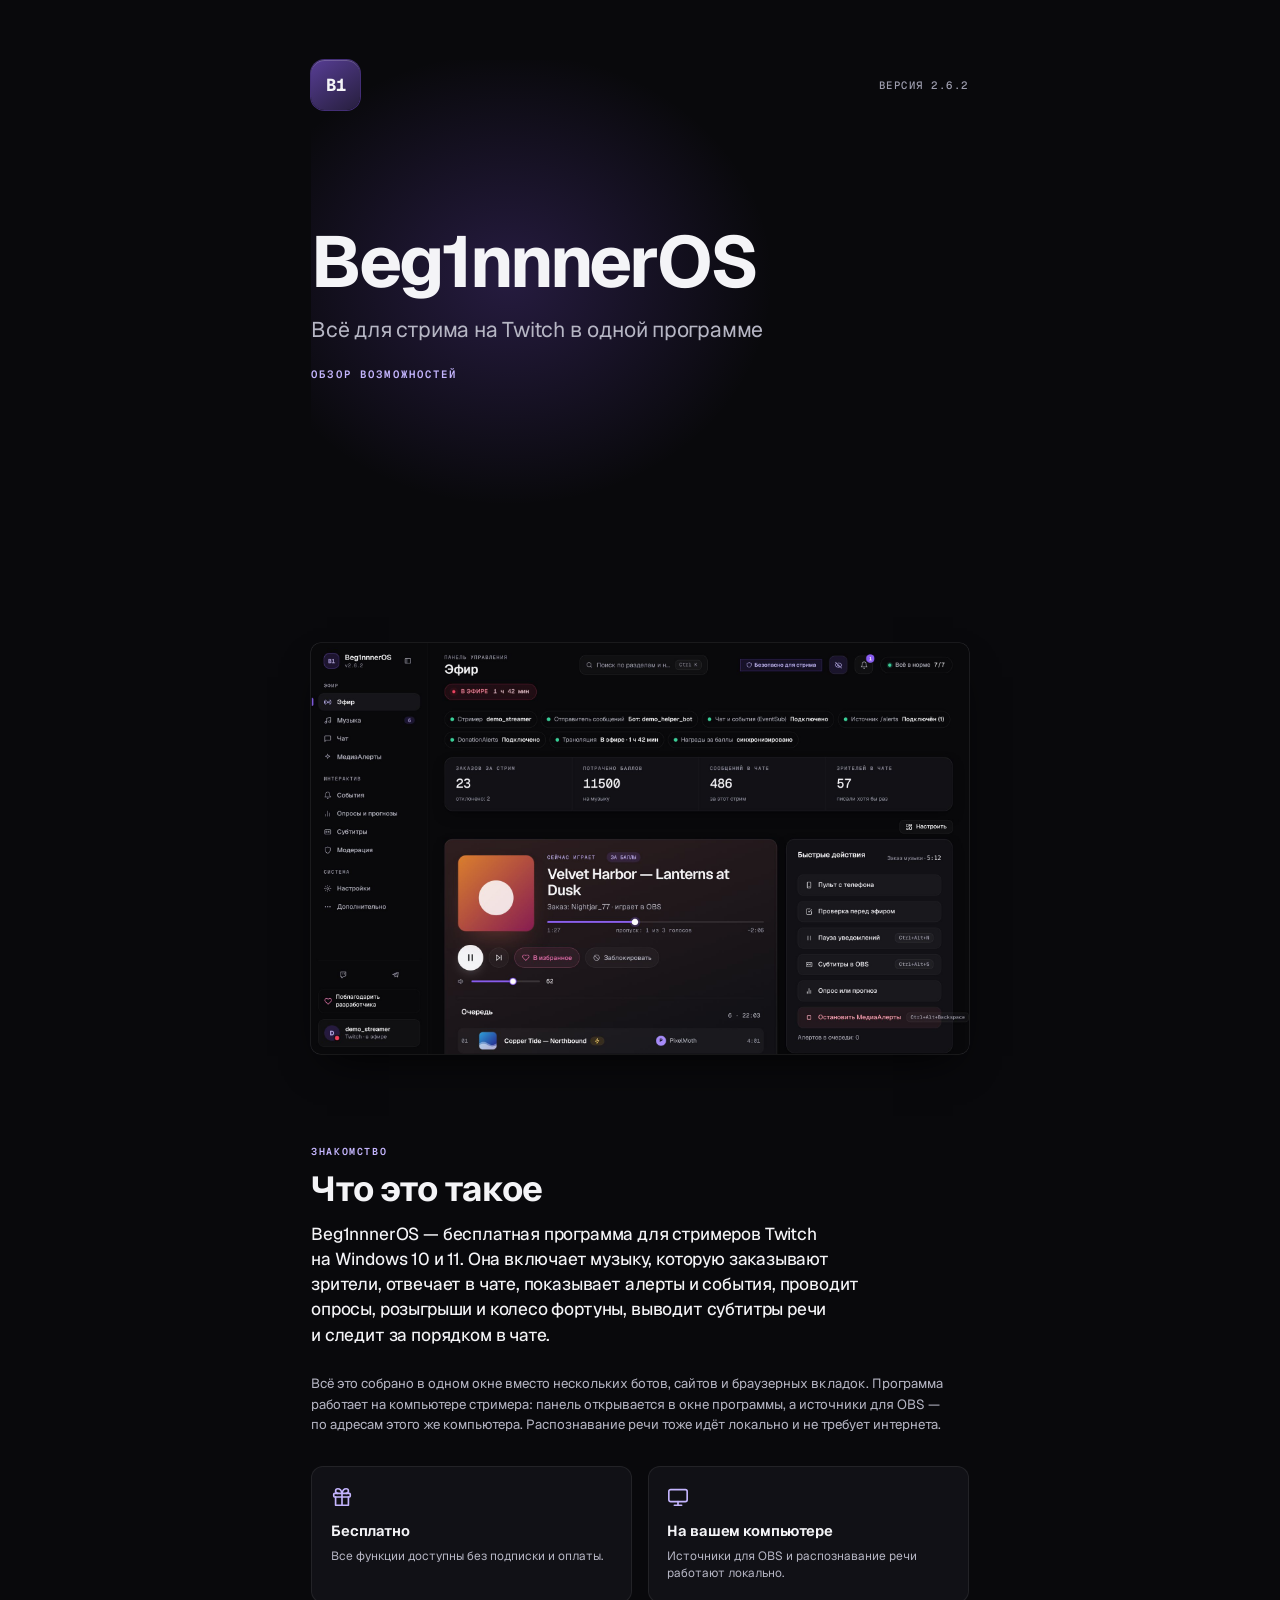
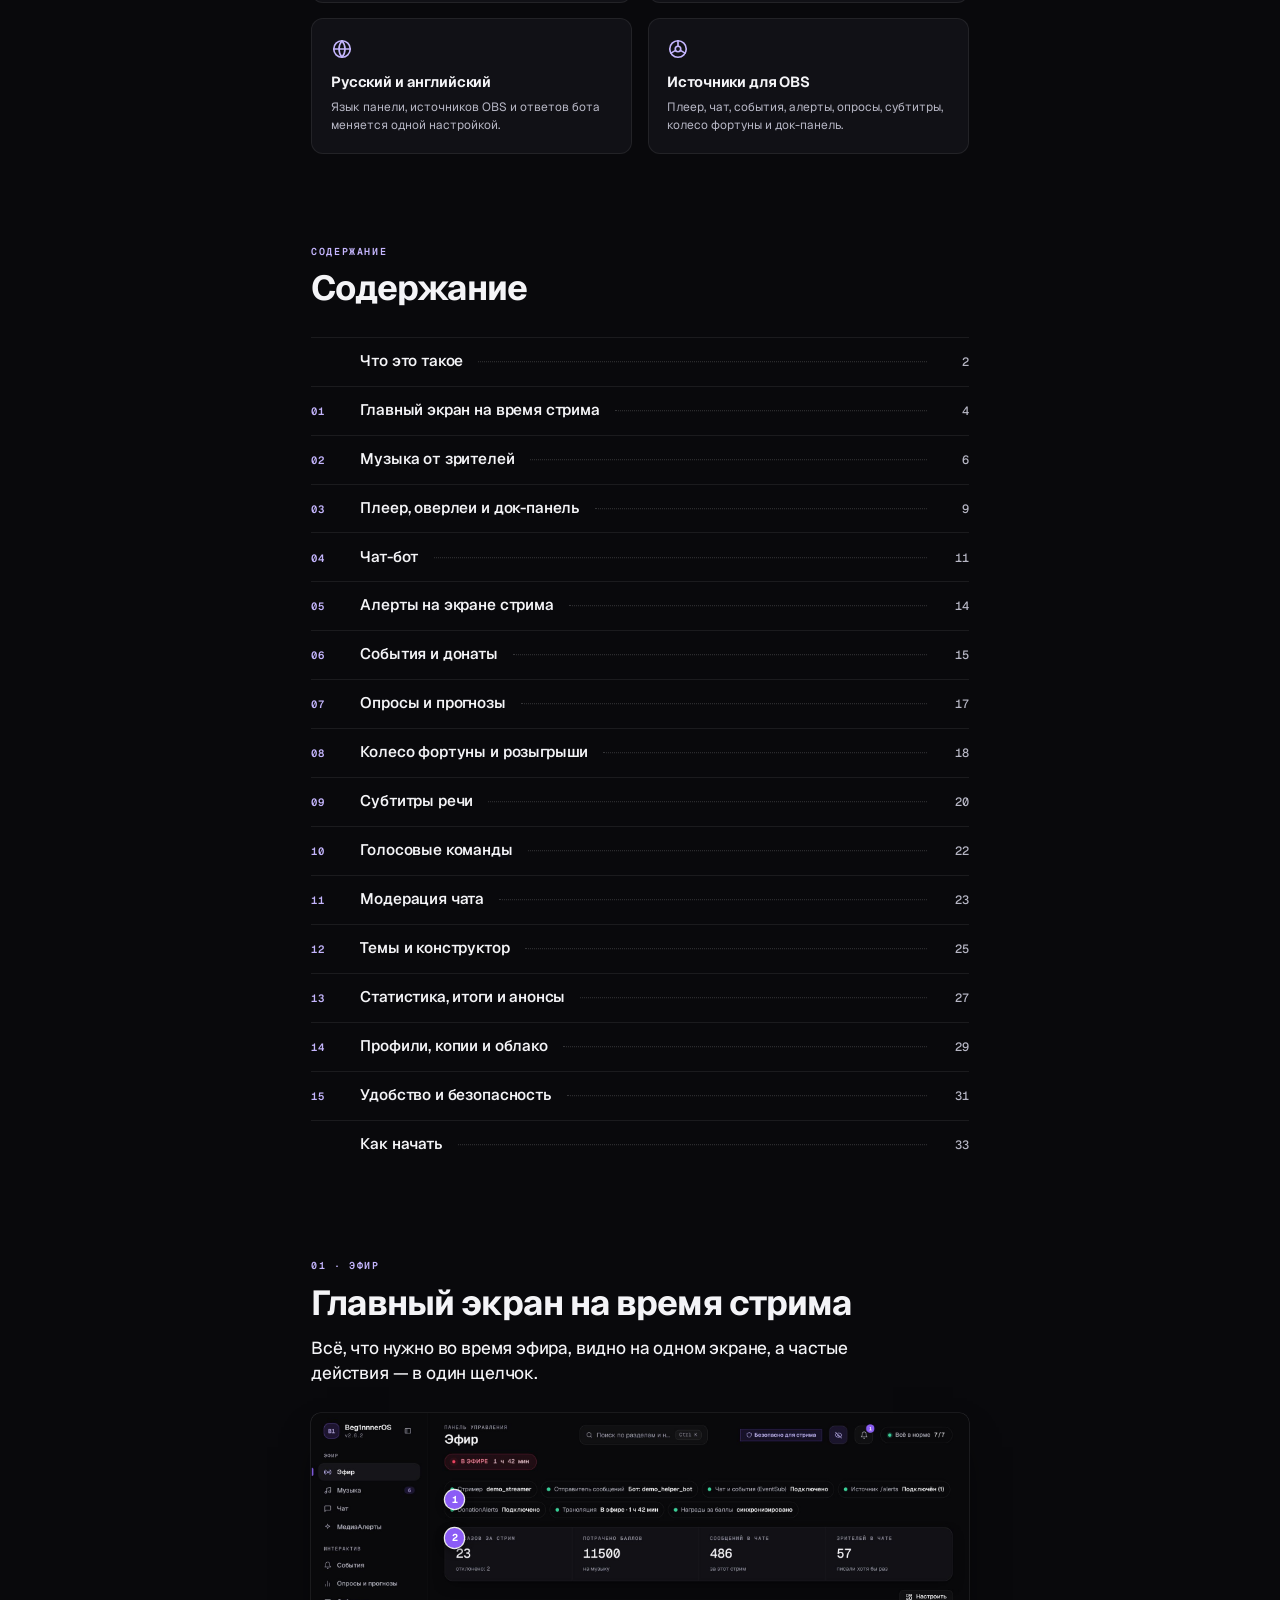
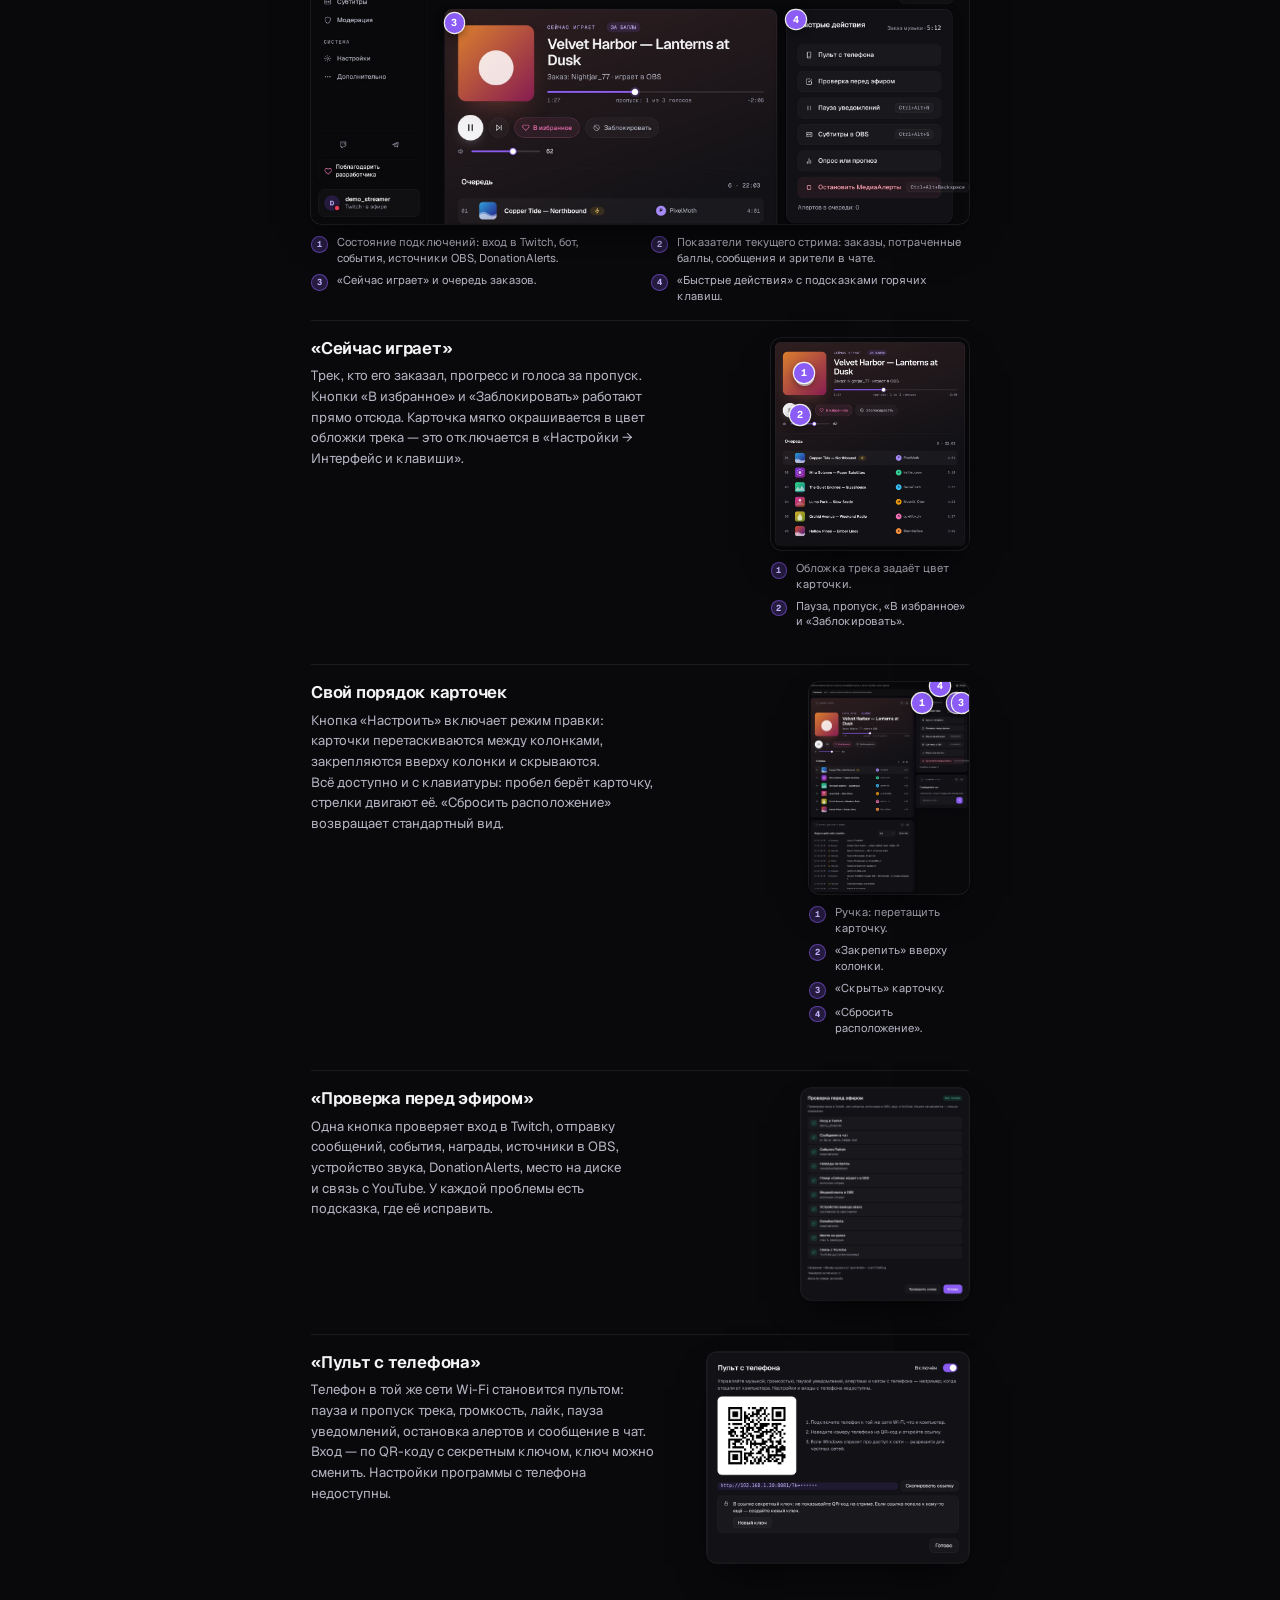
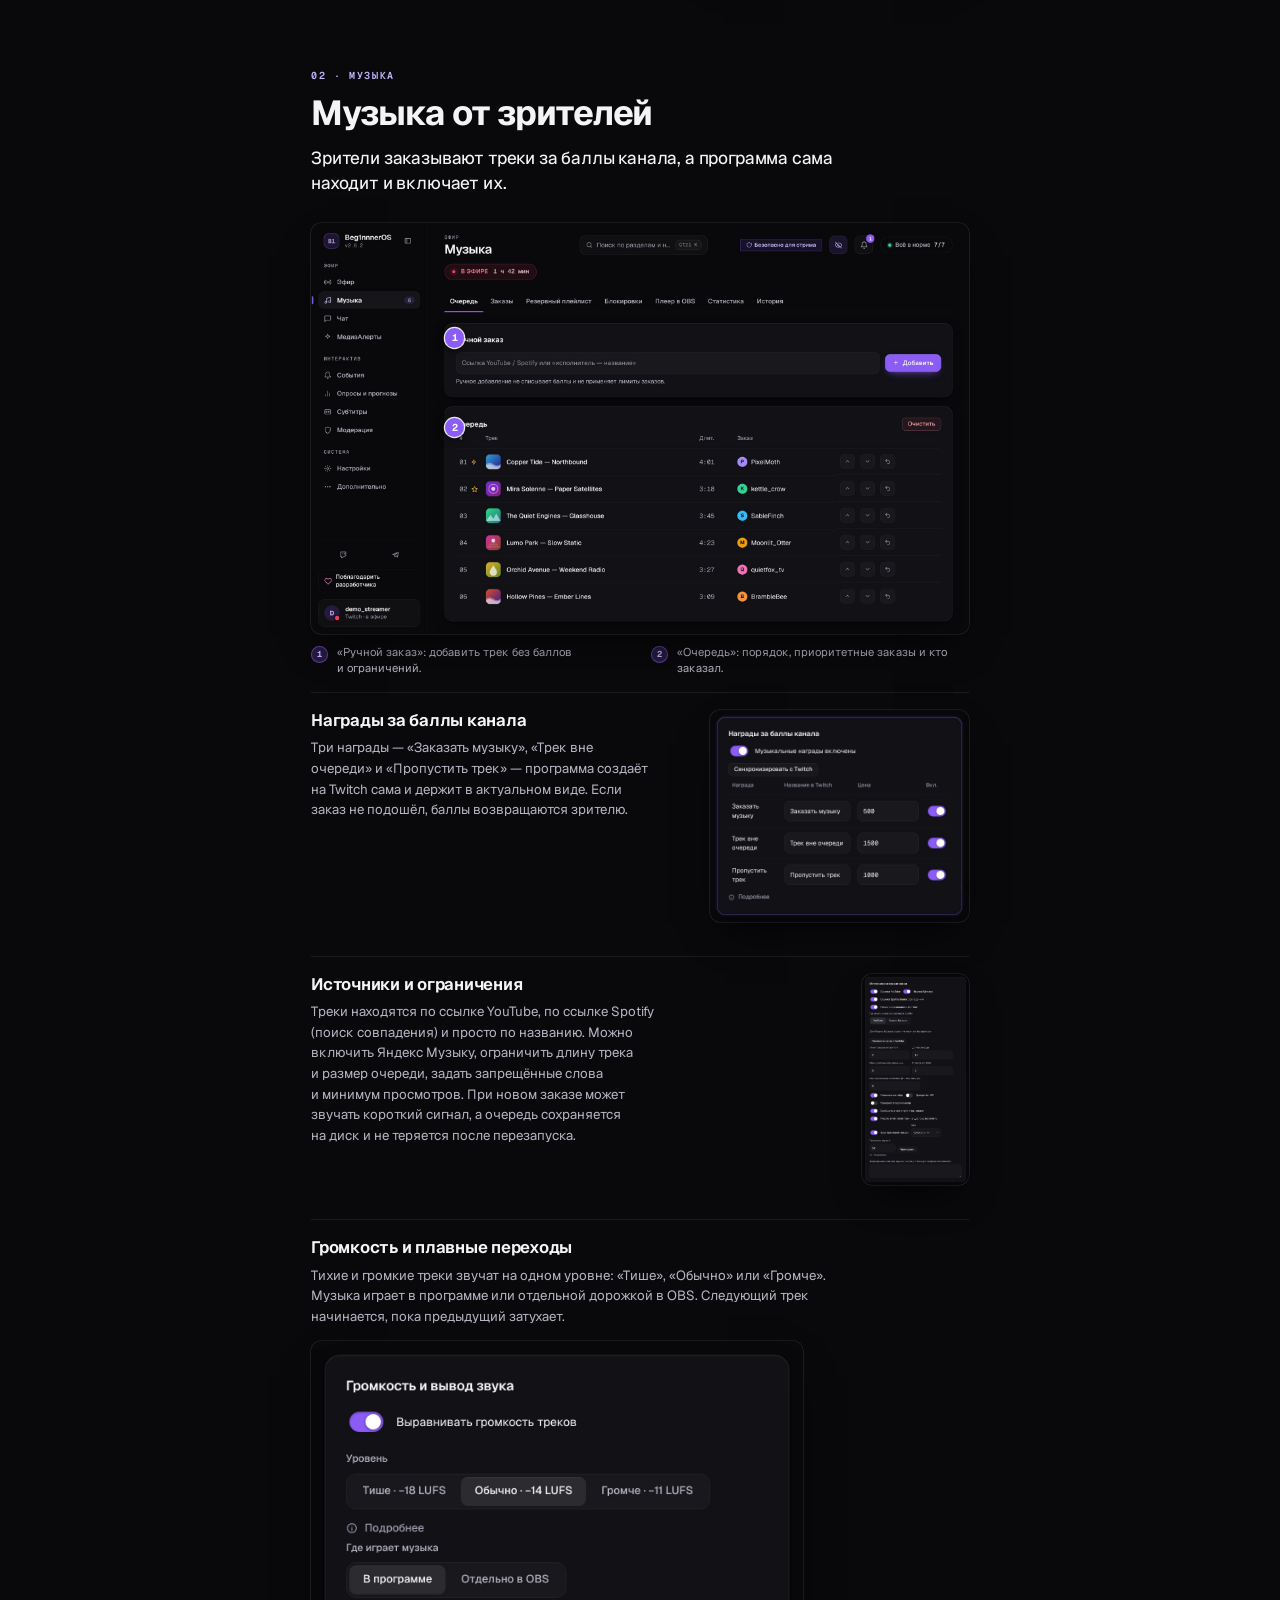
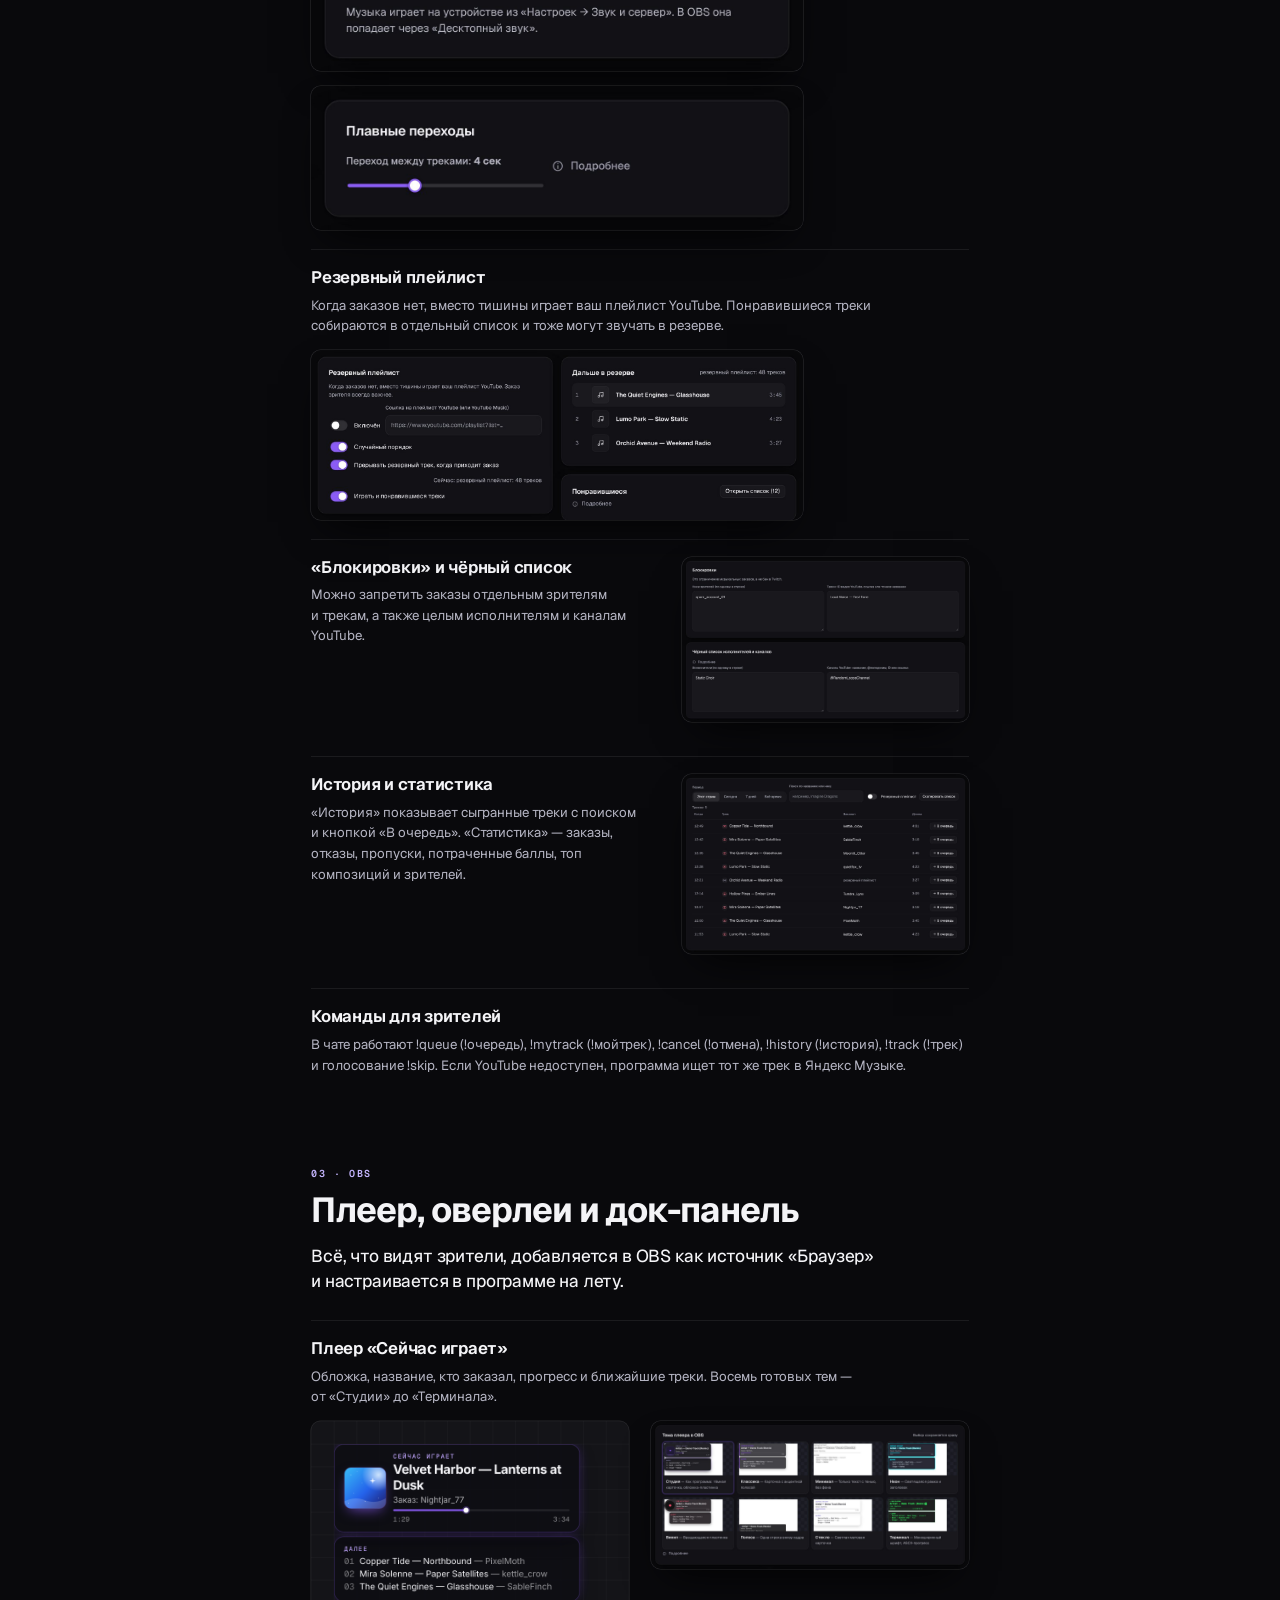
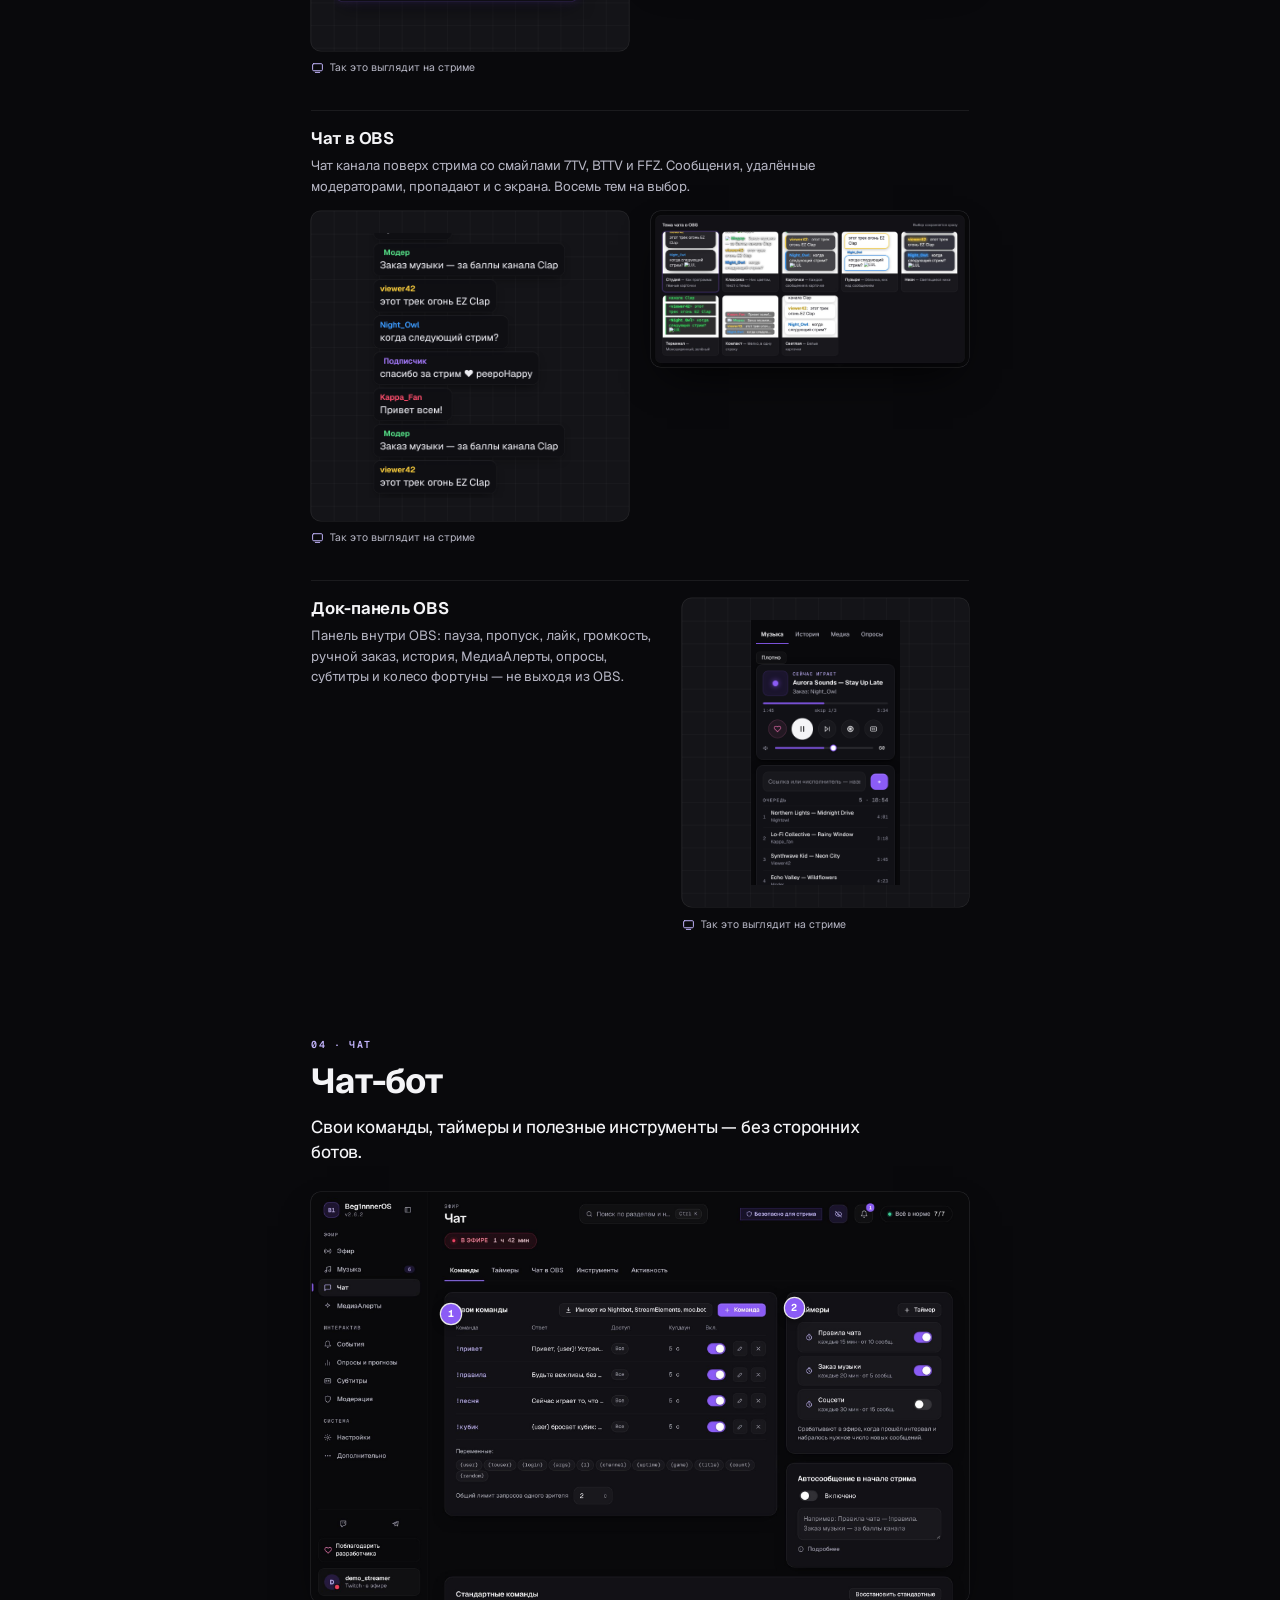
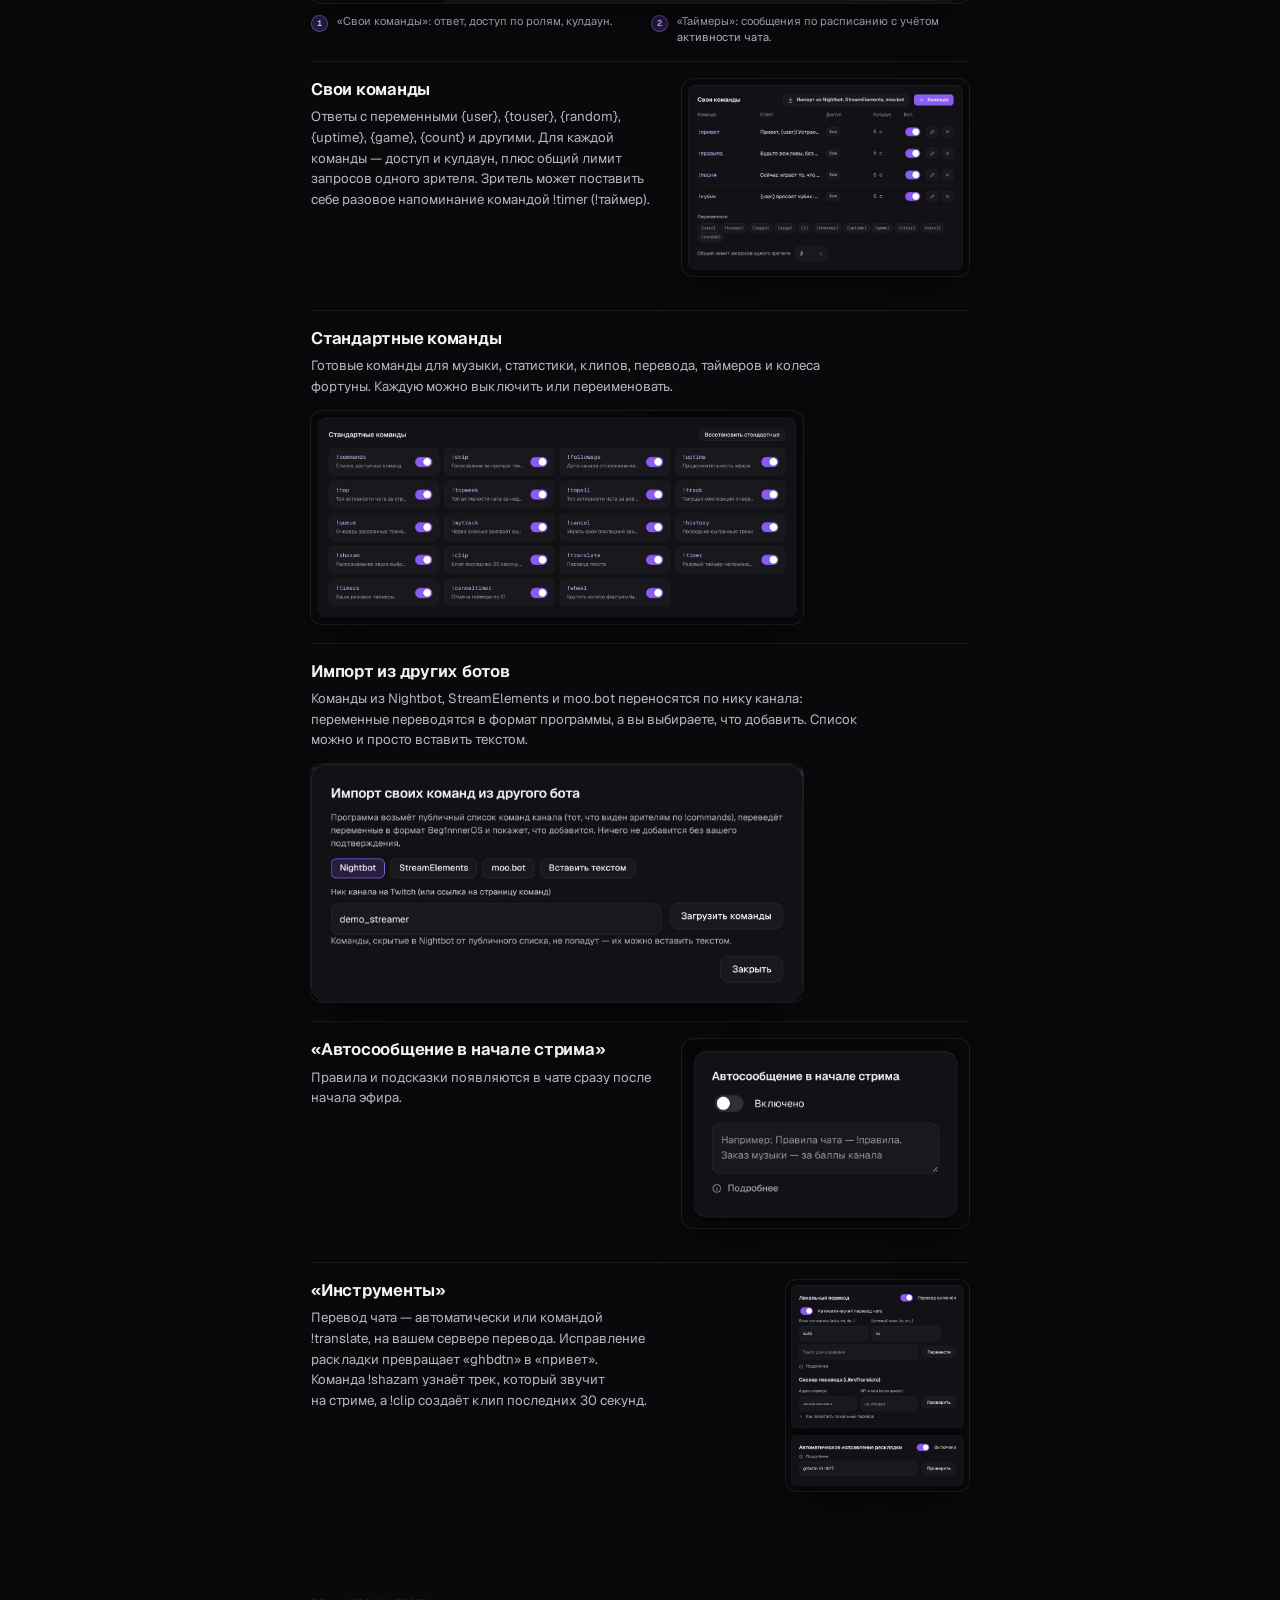
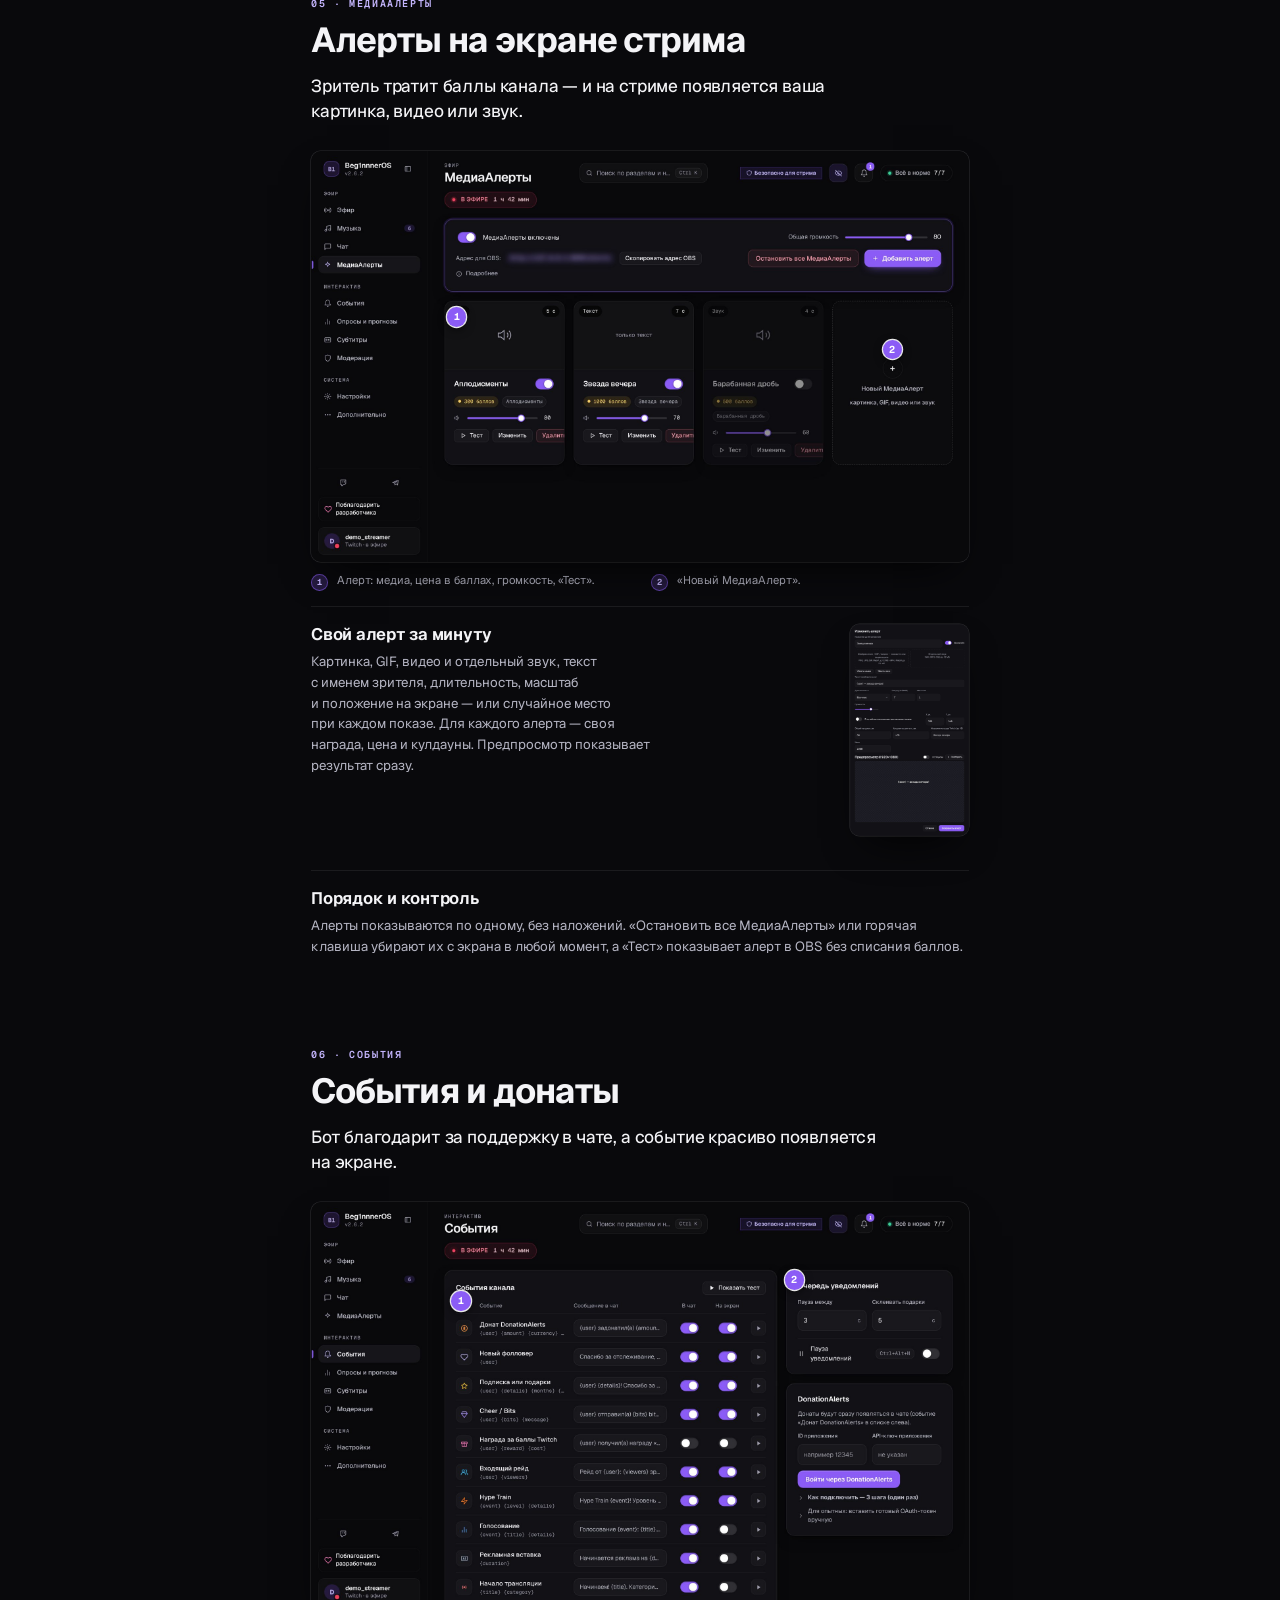
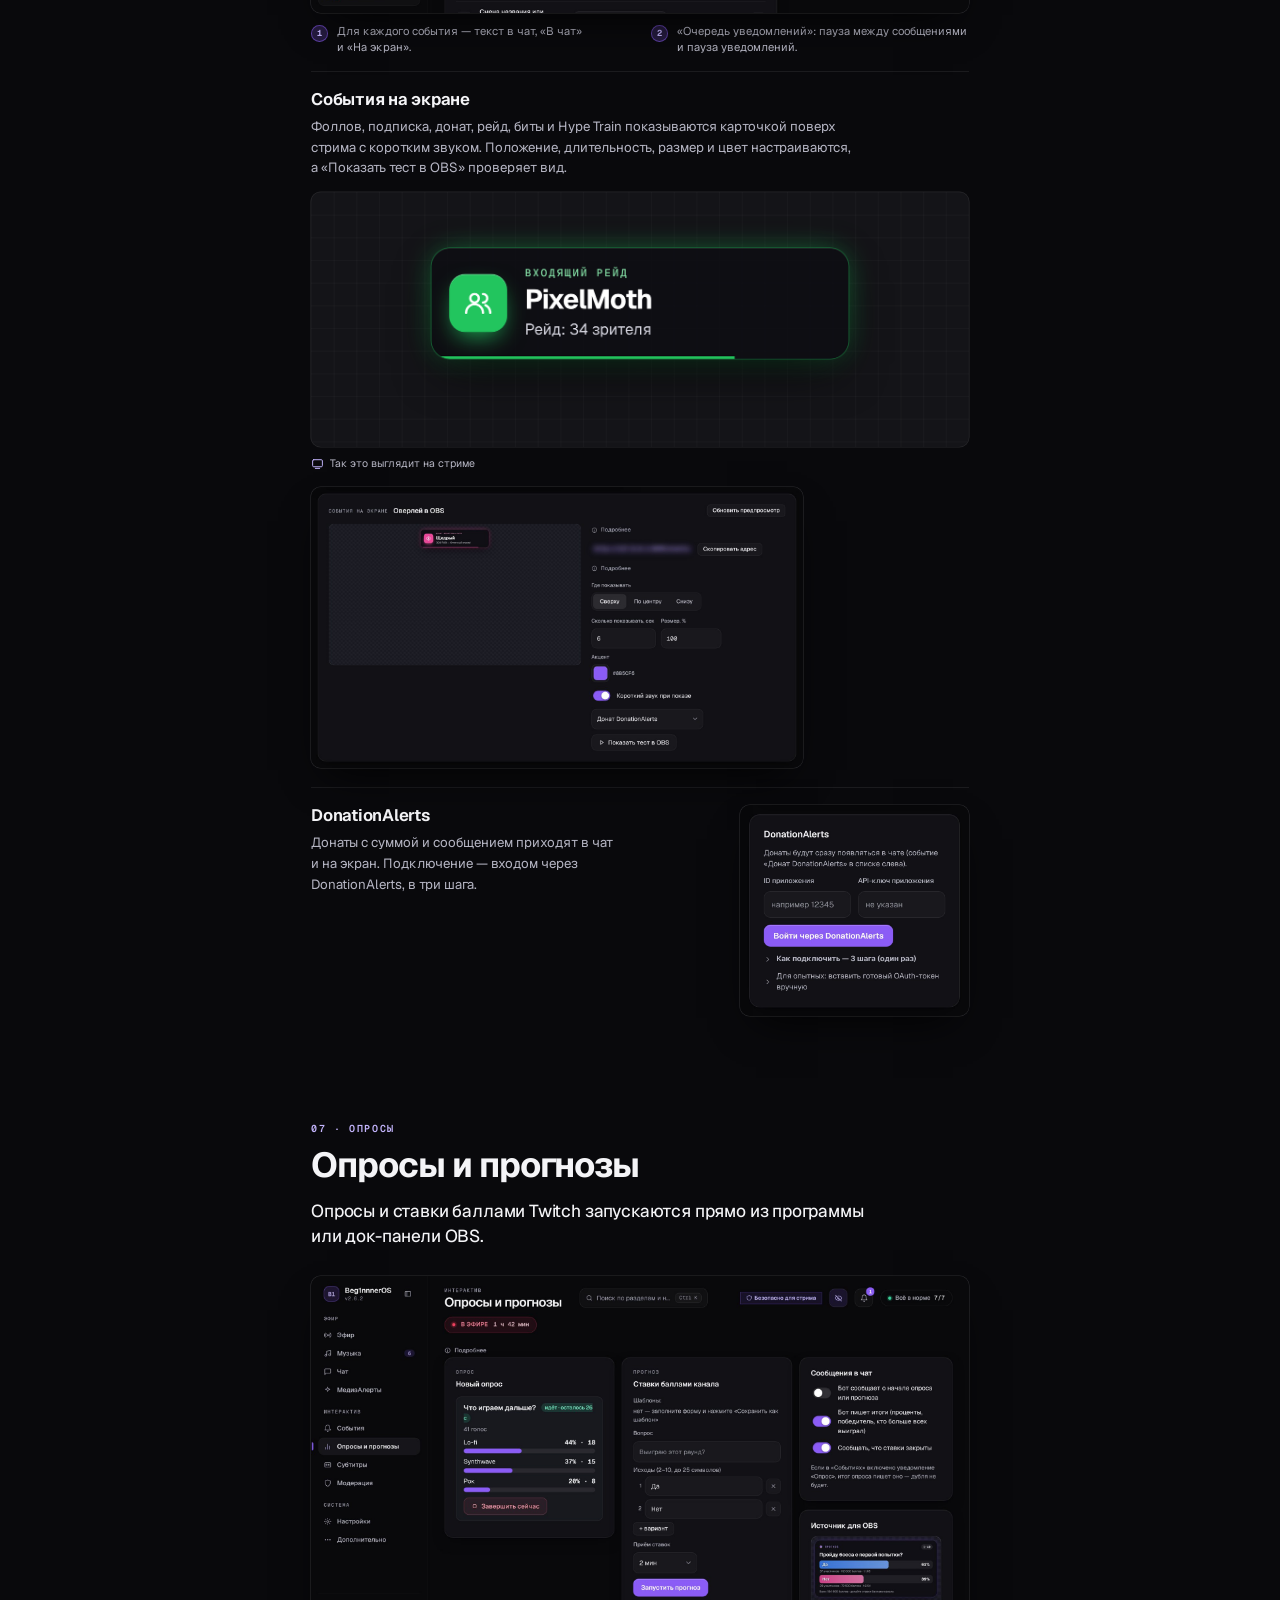
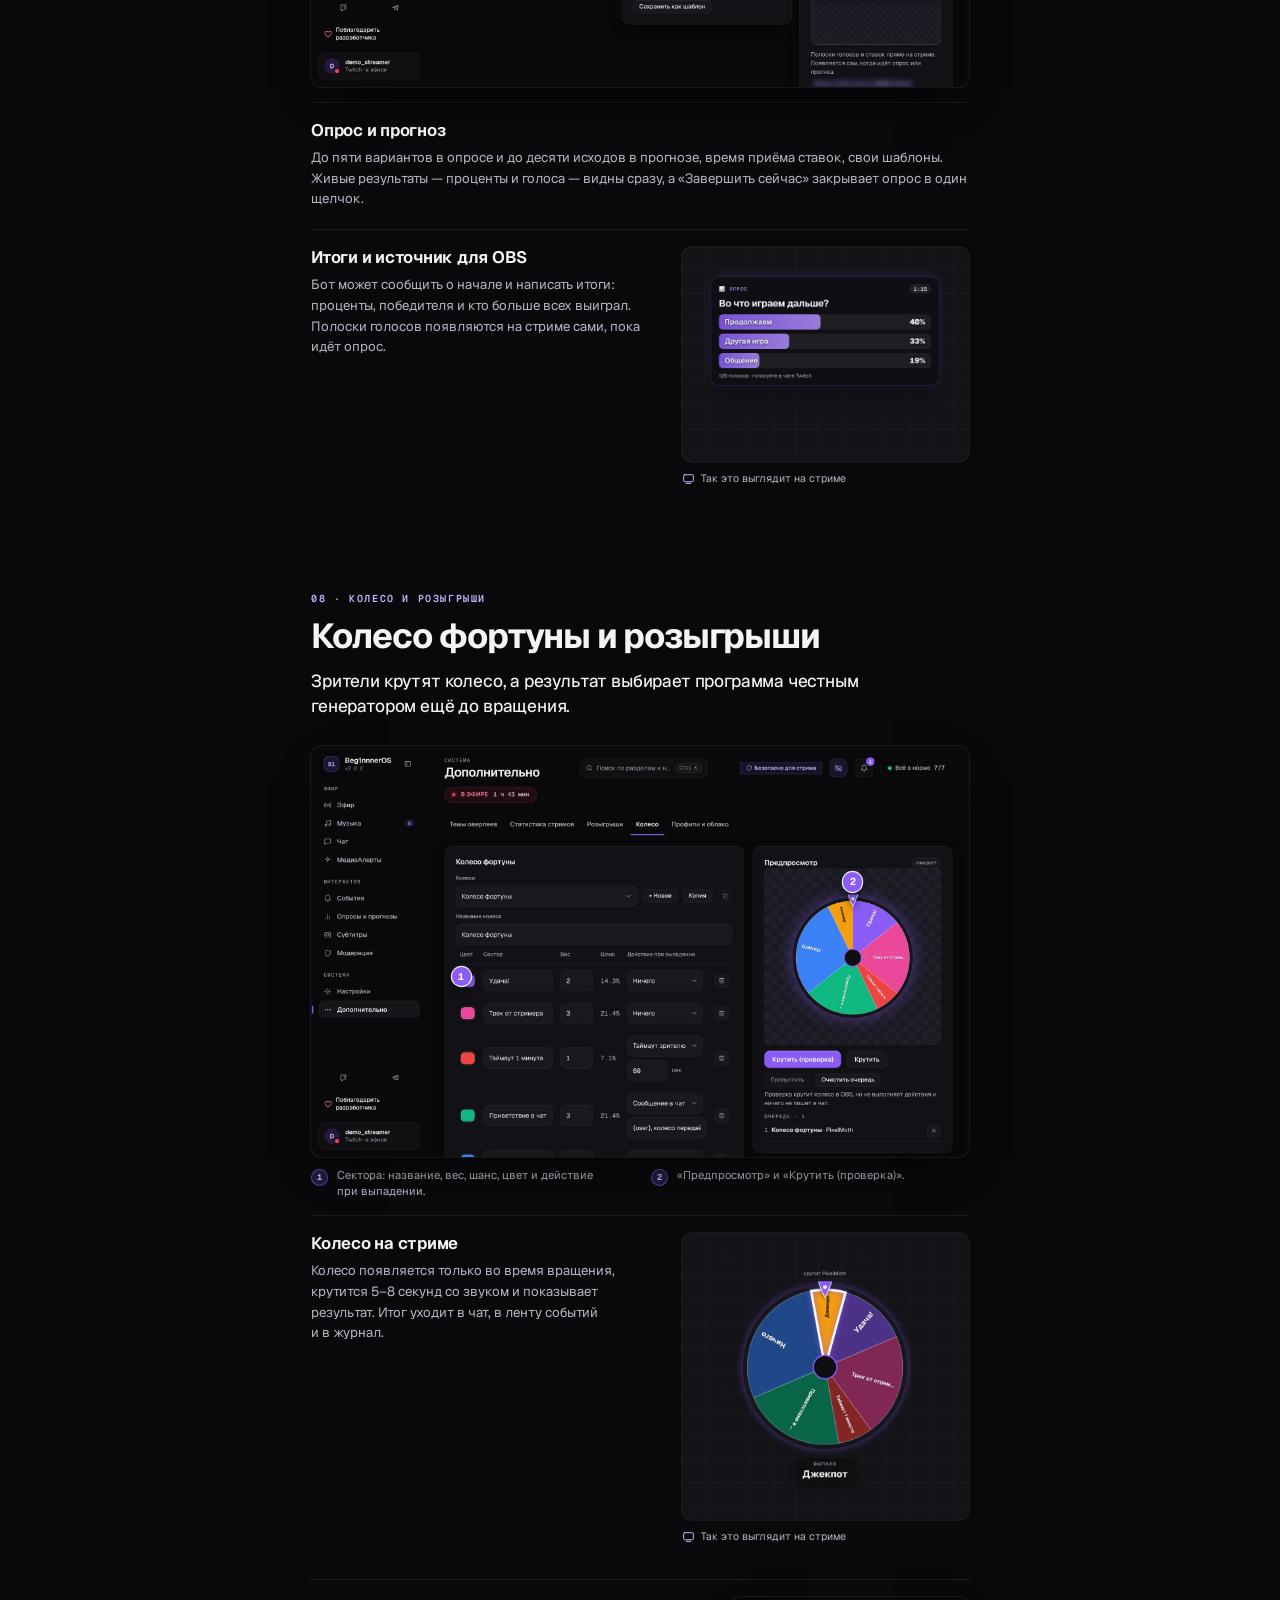
==== docs/overview/index.html @ 9652f34f "Обзор возможностей: PDF и HTML со скриншотами docs/overview: content.md (весь текст), screenshots/, " ====
<!doctype html>
<html lang="ru"><head><meta charset="utf-8"><title>Beg1nnnerOS — обзор возможностей</title>
<meta name="author" content="Beg1nnner"><meta name="description" content="Обзор всех функций Beg1nnnerOS со скриншотами интерфейса">
<link rel="stylesheet" href="assets/overview.css"></head>
<body>
<section class="cover" id="cover">
  <div class="cv-top"><span class="mark">B1</span><span class="cv-ver">Версия 2.6.2</span></div>
  <h1 class="cv-title">Beg1nnnerOS</h1><p class="cv-sub">Всё для стрима на Twitch в одной программе</p>
  <p class="cv-kicker">ОБЗОР ВОЗМОЖНОСТЕЙ</p>
  <div class="cv-shot"><figure class="screen " style="--r:1.600"><div class="shot"><img src="assets/img/s-live.jpg" alt="s-live"></div></figure></div>
</section>
<section class="chapter" id="about"><p class="eyebrow">ЗНАКОМСТВО</p><h1>Что это такое</h1><p class="lead">Beg1nnnerOS — бесплатная программа для стримеров Twitch на Windows 10 и 11. Она включает музыку, которую заказывают зрители, отвечает в чате, показывает алерты и события, проводит опросы, розыгрыши и колесо фортуны, выводит субтитры речи и следит за порядком в чате.</p><p>Всё это собрано в одном окне вместо нескольких ботов, сайтов и браузерных вкладок. Программа работает на компьютере стримера: панель открывается в окне программы, а источники для OBS — по адресам этого же компьютера. Распознавание речи тоже идёт локально и не требует интернета.</p><div class="facts"><div class="fact"><svg class="ic" width="22" height="22" viewBox="0 0 24 24" fill="none" stroke="currentColor" stroke-width="1.8" stroke-linecap="round" stroke-linejoin="round" aria-hidden="true"><rect x="3" y="8" width="18" height="4" rx="1"/><path d="M12 8v13M19 12v9H5v-9M7.5 8a2.5 2.5 0 0 1 0-5C11 3 12 8 12 8s1-5 4.5-5a2.5 2.5 0 0 1 0 5"/></svg><b>Бесплатно</b><span>Все функции доступны без подписки и оплаты.</span></div><div class="fact"><svg class="ic" width="22" height="22" viewBox="0 0 24 24" fill="none" stroke="currentColor" stroke-width="1.8" stroke-linecap="round" stroke-linejoin="round" aria-hidden="true"><rect x="2" y="4" width="20" height="13" rx="2"/><path d="M8 21h8M12 17v4"/></svg><b>На вашем компьютере</b><span>Источники для OBS и распознавание речи работают локально.</span></div><div class="fact"><svg class="ic" width="22" height="22" viewBox="0 0 24 24" fill="none" stroke="currentColor" stroke-width="1.8" stroke-linecap="round" stroke-linejoin="round" aria-hidden="true"><circle cx="12" cy="12" r="9"/><path d="M3 12h18M12 3a14 14 0 0 1 0 18M12 3a14 14 0 0 0 0 18"/></svg><b>Русский и английский</b><span>Язык панели, источников OBS и ответов бота меняется одной настройкой.</span></div><div class="fact"><svg class="ic" width="22" height="22" viewBox="0 0 24 24" fill="none" stroke="currentColor" stroke-width="1.8" stroke-linecap="round" stroke-linejoin="round" aria-hidden="true"><circle cx="12" cy="12" r="9"/><circle cx="12" cy="12" r="3"/><path d="M12 3v6M19.8 16.5l-5.2-3M4.2 16.5l5.2-3"/></svg><b>Источники для OBS</b><span>Плеер, чат, события, алерты, опросы, субтитры, колесо фортуны и док-панель.</span></div></div></section>
<section class="chapter toc" id="toc"><p class="eyebrow">СОДЕРЖАНИЕ</p><h1>Содержание</h1><ol class="toc-list"><li><a href="#about"><span class="te"></span><span class="tt">Что это такое</span><span class="dots"></span><span class="tp">2</span></a></li><li><a href="#live"><span class="te">01</span><span class="tt">Главный экран на время стрима</span><span class="dots"></span><span class="tp">4</span></a></li><li><a href="#music"><span class="te">02</span><span class="tt">Музыка от зрителей</span><span class="dots"></span><span class="tp">6</span></a></li><li><a href="#obs"><span class="te">03</span><span class="tt">Плеер, оверлеи и док-панель</span><span class="dots"></span><span class="tp">9</span></a></li><li><a href="#chat"><span class="te">04</span><span class="tt">Чат-бот</span><span class="dots"></span><span class="tp">11</span></a></li><li><a href="#alerts"><span class="te">05</span><span class="tt">Алерты на экране стрима</span><span class="dots"></span><span class="tp">14</span></a></li><li><a href="#events"><span class="te">06</span><span class="tt">События и донаты</span><span class="dots"></span><span class="tp">15</span></a></li><li><a href="#votes"><span class="te">07</span><span class="tt">Опросы и прогнозы</span><span class="dots"></span><span class="tp">17</span></a></li><li><a href="#wheel"><span class="te">08</span><span class="tt">Колесо фортуны и розыгрыши</span><span class="dots"></span><span class="tp">18</span></a></li><li><a href="#captions"><span class="te">09</span><span class="tt">Субтитры речи</span><span class="dots"></span><span class="tp">20</span></a></li><li><a href="#voice"><span class="te">10</span><span class="tt">Голосовые команды</span><span class="dots"></span><span class="tp">22</span></a></li><li><a href="#mod"><span class="te">11</span><span class="tt">Модерация чата</span><span class="dots"></span><span class="tp">23</span></a></li><li><a href="#design"><span class="te">12</span><span class="tt">Темы и конструктор</span><span class="dots"></span><span class="tp">25</span></a></li><li><a href="#stats"><span class="te">13</span><span class="tt">Статистика, итоги и анонсы</span><span class="dots"></span><span class="tp">27</span></a></li><li><a href="#profiles"><span class="te">14</span><span class="tt">Профили, копии и облако</span><span class="dots"></span><span class="tp">29</span></a></li><li><a href="#comfort"><span class="te">15</span><span class="tt">Удобство и безопасность</span><span class="dots"></span><span class="tp">31</span></a></li><li><a href="#start"><span class="te"></span><span class="tt">Как начать</span><span class="dots"></span><span class="tp">33</span></a></li></ol></section>
<section class="chapter" id="live"><p class="eyebrow">01 · ЭФИР</p><h1>Главный экран на время стрима</h1><p class="lead">Всё, что нужно во время эфира, видно на одном экране, а частые действия — в один щелчок.</p><figure class="screen " style="--r:1.600"><div class="shot"><img src="assets/img/s-live.jpg" alt="Состояние подключений: вход в Twitch, бот, события, источники OBS, DonationAlerts."><span class="co" style="left:21.82%;top:21.07%">1</span><span class="co" style="left:21.82%;top:30.44%">2</span><span class="co" style="left:21.79%;top:51.1%">3</span><span class="co" style="left:73.74%;top:50.24%">4</span></div><ol class="legend"><li><span class="n">1</span>Состояние подключений: вход в Twitch, бот, события, источники OBS, DonationAlerts.</li><li><span class="n">2</span>Показатели текущего стрима: заказы, потраченные баллы, сообщения и зрители в чате.</li><li><span class="n">3</span>«Сейчас играет» и очередь заказов.</li><li><span class="n">4</span>«Быстрые действия» с подсказками горячих клавиш.</li></ol></figure><div class="feat side"><div class="ft"><h2>«Сейчас играет»</h2><p>Трек, кто его заказал, прогресс и голоса за пропуск. Кнопки «В избранное» и «Заблокировать» работают прямо отсюда. Карточка мягко окрашивается в цвет обложки трека — это отключается в «Настройки → Интерфейс и клавиши».</p></div><div class="fi"><figure class="frag " style="--r:0.937"><div class="shot"><img src="assets/img/f-live-now.jpg" alt="Обложка трека задаёт цвет карточки."><span class="co" style="left:16.97%;top:16.61%">1</span><span class="co" style="left:14.74%;top:36.3%">2</span></div><ol class="legend"><li><span class="n">1</span>Обложка трека задаёт цвет карточки.</li><li><span class="n">2</span>Пауза, пропуск, «В избранное» и «Заблокировать».</li></ol></figure></div></div><div class="feat side"><div class="ft"><h2>Свой порядок карточек</h2><p>Кнопка «Настроить» включает режим правки: карточки перетаскиваются между колонками, закрепляются вверху колонки и скрываются. Всё доступно и с клавиатуры: пробел берёт карточку, стрелки двигают её. «Сбросить расположение» возвращает стандартный вид.</p></div><div class="fi"><figure class="frag " style="--r:0.754"><div class="shot"><img src="assets/img/f-live-layout.jpg" alt="Ручка: перетащить карточку."><span class="co" style="left:70.51%;top:9.73%">1</span><span class="co" style="left:92.17%;top:9.73%">2</span><span class="co" style="left:95.33%;top:9.73%">3</span><span class="co" style="left:82.11%;top:1.75%">4</span></div><ol class="legend"><li><span class="n">1</span>Ручка: перетащить карточку.</li><li><span class="n">2</span>«Закрепить» вверху колонки.</li><li><span class="n">3</span>«Скрыть» карточку.</li><li><span class="n">4</span>«Сбросить расположение».</li></ol></figure></div></div><div class="feat side"><div class="ft"><h2>«Проверка перед эфиром»</h2><p>Одна кнопка проверяет вход в Twitch, отправку сообщений, события, награды, источники в OBS, устройство звука, DonationAlerts, место на диске и связь с YouTube. У каждой проблемы есть подсказка, где её исправить.</p></div><div class="fi"><figure class="frag " style="--r:0.795"><div class="shot"><img src="assets/img/f-precheck.jpg" alt="f-precheck"></div></figure></div></div><div class="feat side"><div class="ft"><h2>«Пульт с телефона»</h2><p>Телефон в той же сети Wi-Fi становится пультом: пауза и пропуск трека, громкость, лайк, пауза уведомлений, остановка алертов и сообщение в чат. Вход — по QR-коду с секретным ключом, ключ можно сменить. Настройки программы с телефона недоступны.</p></div><div class="fi"><figure class="frag " style="--r:1.239"><div class="shot"><img src="assets/img/f-remote.jpg" alt="f-remote"></div></figure></div></div></section>
<section class="chapter" id="music"><p class="eyebrow">02 · МУЗЫКА</p><h1>Музыка от зрителей</h1><p class="lead">Зрители заказывают треки за баллы канала, а программа сама находит и включает их.</p><figure class="screen " style="--r:1.600"><div class="shot"><img src="assets/img/s-music.jpg" alt="«Ручной заказ»: добавить трек без баллов и ограничений."><span class="co" style="left:21.82%;top:27.95%">1</span><span class="co" style="left:21.82%;top:49.83%">2</span></div><ol class="legend"><li><span class="n">1</span>«Ручной заказ»: добавить трек без баллов и ограничений.</li><li><span class="n">2</span>«Очередь»: порядок, приоритетные заказы и кто заказал.</li></ol></figure><div class="feat side"><div class="ft"><h2>Награды за баллы канала</h2><p>Три награды — «Заказать музыку», «Трек вне очереди» и «Пропустить трек» — программа создаёт на Twitch сама и держит в актуальном виде. Если заказ не подошёл, баллы возвращаются зрителю.</p></div><div class="fi"><figure class="frag " style="--r:1.225"><div class="shot"><img src="assets/img/f-music-rewards.jpg" alt="f-music-rewards"></div></figure></div></div><div class="feat side"><div class="ft"><h2>Источники и ограничения</h2><p>Треки находятся по ссылке YouTube, по ссылке Spotify (поиск совпадения) и просто по названию. Можно включить Яндекс Музыку, ограничить длину трека и размер очереди, задать запрещённые слова и минимум просмотров. При новом заказе может звучать короткий сигнал, а очередь сохраняется на диск и не теряется после перезапуска.</p></div><div class="fi"><figure class="frag " style="--r:0.507"><div class="shot"><img src="assets/img/f-music-sources.jpg" alt="f-music-sources"></div></figure></div></div><div class="feat keep"><div class="ft"><h2>Громкость и плавные переходы</h2><p>Тихие и громкие треки звучат на одном уровне: «Тише», «Обычно» или «Громче». Музыка играет в программе или отдельной дорожкой в OBS. Следующий трек начинается, пока предыдущий затухает.</p></div><figure class="frag " style="--r:1.490"><div class="shot"><img src="assets/img/f-music-volume.jpg" alt="f-music-volume"></div></figure><figure class="frag " style="--r:3.380"><div class="shot"><img src="assets/img/f-music-xfade.jpg" alt="f-music-xfade"></div></figure></div><div class="feat keep"><div class="ft"><h2>Резервный плейлист</h2><p>Когда заказов нет, вместо тишины играет ваш плейлист YouTube. Понравившиеся треки собираются в отдельный список и тоже могут звучать в резерве.</p></div><figure class="frag " style="--r:2.896"><div class="shot"><img src="assets/img/f-music-fallback.jpg" alt="f-music-fallback"></div></figure></div><div class="feat side"><div class="ft"><h2>«Блокировки» и чёрный список</h2><p>Можно запретить заказы отдельным зрителям и трекам, а также целым исполнителям и каналам YouTube.</p></div><div class="fi"><figure class="frag " style="--r:1.731"><div class="shot"><img src="assets/img/f-music-blocks.jpg" alt="f-music-blocks"></div></figure></div></div><div class="feat side"><div class="ft"><h2>История и статистика</h2><p>«История» показывает сыгранные треки с поиском и кнопкой «В очередь». «Статистика» — заказы, отказы, пропуски, потраченные баллы, топ композиций и зрителей.</p></div><div class="fi"><figure class="frag " style="--r:1.591"><div class="shot"><img src="assets/img/f-music-hist.jpg" alt="f-music-hist"></div></figure></div></div><div class="feat text"><h2>Команды для зрителей</h2><p>В чате работают !queue (!очередь), !mytrack (!мойтрек), !cancel (!отмена), !history (!история), !track (!трек) и голосование !skip. Если YouTube недоступен, программа ищет тот же трек в Яндекс Музыке.</p></div></section>
<section class="chapter" id="obs"><p class="eyebrow">03 · OBS</p><h1>Плеер, оверлеи и док-панель</h1><p class="lead">Всё, что видят зрители, добавляется в OBS как источник «Браузер» и настраивается в программе на лету.</p><div class="feat keep"><div class="ft"><h2>Плеер «Сейчас играет»</h2><p>Обложка, название, кто заказал, прогресс и ближайшие треки. Восемь готовых тем — от «Студии» до «Терминала».</p></div><div class="pair"><figure class="ov " style="--r:1.476"><div class="stage"><img src="assets/img/o-player.png" alt="o-player"></div><figcaption><svg class="ic" width="13" height="13" viewBox="0 0 24 24" fill="none" stroke="currentColor" stroke-width="1.8" stroke-linecap="round" stroke-linejoin="round" aria-hidden="true"><rect x="3" y="5" width="18" height="13" rx="2"/><path d="M8 21h8"/></svg>Так это выглядит на стриме</figcaption></figure><figure class="frag " style="--r:2.154"><div class="shot"><img src="assets/img/f-ov-player-themes.jpg" alt="f-ov-player-themes"></div></figure></div></div><div class="feat keep"><div class="ft"><h2>Чат в OBS</h2><p>Чат канала поверх стрима со смайлами 7TV, BTTV и FFZ. Сообщения, удалённые модераторами, пропадают и с экрана. Восемь тем на выбор.</p></div><div class="pair"><figure class="ov " style="--r:0.767"><div class="stage"><img src="assets/img/o-chat.png" alt="o-chat"></div><figcaption><svg class="ic" width="13" height="13" viewBox="0 0 24 24" fill="none" stroke="currentColor" stroke-width="1.8" stroke-linecap="round" stroke-linejoin="round" aria-hidden="true"><rect x="3" y="5" width="18" height="13" rx="2"/><path d="M8 21h8"/></svg>Так это выглядит на стриме</figcaption></figure><figure class="frag " style="--r:2.036"><div class="shot"><img src="assets/img/f-ov-chat-themes.jpg" alt="f-ov-chat-themes"></div></figure></div></div><div class="feat side"><div class="ft"><h2>Док-панель OBS</h2><p>Панель внутри OBS: пауза, пропуск, лайк, громкость, ручной заказ, история, МедиаАлерты, опросы, субтитры и колесо фортуны — не выходя из OBS.</p></div><div class="fi"><figure class="ov " style="--r:0.562"><div class="stage"><img src="assets/img/o-dock.png" alt="o-dock"></div><figcaption><svg class="ic" width="13" height="13" viewBox="0 0 24 24" fill="none" stroke="currentColor" stroke-width="1.8" stroke-linecap="round" stroke-linejoin="round" aria-hidden="true"><rect x="3" y="5" width="18" height="13" rx="2"/><path d="M8 21h8"/></svg>Так это выглядит на стриме</figcaption></figure></div></div></section>
<section class="chapter" id="chat"><p class="eyebrow">04 · ЧАТ</p><h1>Чат-бот</h1><p class="lead">Свои команды, таймеры и полезные инструменты — без сторонних ботов.</p><figure class="screen " style="--r:1.600"><div class="shot"><img src="assets/img/s-chat.jpg" alt="«Свои команды»: ответ, доступ по ролям, кулдаун."><span class="co" style="left:21.29%;top:29.79%">1</span><span class="co" style="left:73.49%;top:28.27%">2</span></div><ol class="legend"><li><span class="n">1</span>«Свои команды»: ответ, доступ по ролям, кулдаун.</li><li><span class="n">2</span>«Таймеры»: сообщения по расписанию с учётом активности чата.</li></ol></figure><div class="feat side"><div class="ft"><h2>Свои команды</h2><p>Ответы с переменными {user}, {touser}, {random}, {uptime}, {game}, {count} и другими. Для каждой команды — доступ и кулдаун, плюс общий лимит запросов одного зрителя. Зритель может поставить себе разовое напоминание командой !timer (!таймер).</p></div><div class="fi"><figure class="frag " style="--r:1.456"><div class="shot"><img src="assets/img/f-chat-cmds.jpg" alt="f-chat-cmds"></div></figure></div></div><div class="feat keep"><div class="ft"><h2>Стандартные команды</h2><p>Готовые команды для музыки, статистики, клипов, перевода, таймеров и колеса фортуны. Каждую можно выключить или переименовать.</p></div><figure class="frag " style="--r:2.306"><div class="shot"><img src="assets/img/f-chat-std.jpg" alt="f-chat-std"></div></figure></div><div class="feat keep"><div class="ft"><h2>Импорт из других ботов</h2><p>Команды из Nightbot, StreamElements и moo.bot переносятся по нику канала: переменные переводятся в формат программы, а вы выбираете, что добавить. Список можно и просто вставить текстом.</p></div><figure class="frag " style="--r:2.063"><div class="shot"><img src="assets/img/f-chat-import.jpg" alt="f-chat-import"></div></figure></div><div class="feat side"><div class="ft"><h2>«Автосообщение в начале стрима»</h2><p>Правила и подсказки появляются в чате сразу после начала эфира.</p></div><div class="fi"><figure class="frag " style="--r:1.517"><div class="shot"><img src="assets/img/f-chat-autopost.jpg" alt="f-chat-autopost"></div></figure></div></div><div class="feat side"><div class="ft"><h2>«Инструменты»</h2><p>Перевод чата — автоматически или командой !translate, на вашем сервере перевода. Исправление раскладки превращает «ghbdtn» в «привет». Команда !shazam узнаёт трек, который звучит на стриме, а !clip создаёт клип последних 30 секунд.</p></div><div class="fi"><figure class="frag " style="--r:0.864"><div class="shot"><img src="assets/img/f-chat-tools.jpg" alt="f-chat-tools"></div></figure></div></div></section>
<section class="chapter" id="alerts"><p class="eyebrow">05 · МЕДИААЛЕРТЫ</p><h1>Алерты на экране стрима</h1><p class="lead">Зритель тратит баллы канала — и на стриме появляется ваша картинка, видео или звук.</p><figure class="screen " style="--r:1.600"><div class="shot"><img src="assets/img/s-alerts.jpg" alt="Алерт: медиа, цена в баллах, громкость, «Тест»."><span class="co" style="left:22.1%;top:40.42%">1</span><span class="co" style="left:88.37%;top:48.39%">2</span></div><ol class="legend"><li><span class="n">1</span>Алерт: медиа, цена в баллах, громкость, «Тест».</li><li><span class="n">2</span>«Новый МедиаАлерт».</li></ol></figure><div class="feat side"><div class="ft"><h2>Свой алерт за минуту</h2><p>Картинка, GIF, видео и отдельный звук, текст с именем зрителя, длительность, масштаб и положение на экране — или случайное место при каждом показе. Для каждого алерта — своя награда, цена и кулдауны. Предпросмотр показывает результат сразу.</p></div><div class="fi"><figure class="frag " style="--r:0.560"><div class="shot"><img src="assets/img/f-alert-edit.jpg" alt="f-alert-edit"></div></figure></div></div><div class="feat text"><h2>Порядок и контроль</h2><p>Алерты показываются по одному, без наложений. «Остановить все МедиаАлерты» или горячая клавиша убирают их с экрана в любой момент, а «Тест» показывает алерт в OBS без списания баллов.</p></div></section>
<section class="chapter" id="events"><p class="eyebrow">06 · СОБЫТИЯ</p><h1>События и донаты</h1><p class="lead">Бот благодарит за поддержку в чате, а событие красиво появляется на экране.</p><figure class="screen " style="--r:1.600"><div class="shot"><img src="assets/img/s-events.jpg" alt="Для каждого события — текст в чат, «В чат» и «На экран»."><span class="co" style="left:22.81%;top:24.18%">1</span><span class="co" style="left:73.49%;top:19.07%">2</span></div><ol class="legend"><li><span class="n">1</span>Для каждого события — текст в чат, «В чат» и «На экран».</li><li><span class="n">2</span>«Очередь уведомлений»: пауза между сообщениями и пауза уведомлений.</li></ol></figure><div class="feat keep"><div class="ft"><h2>События на экране</h2><p>Фоллов, подписка, донат, рейд, биты и Hype Train показываются карточкой поверх стрима с коротким звуком. Положение, длительность, размер и цвет настраиваются, а «Показать тест в OBS» проверяет вид.</p></div><figure class="ov " style="--r:2.923"><div class="stage"><img src="assets/img/o-events.png" alt="o-events"></div><figcaption><svg class="ic" width="13" height="13" viewBox="0 0 24 24" fill="none" stroke="currentColor" stroke-width="1.8" stroke-linecap="round" stroke-linejoin="round" aria-hidden="true"><rect x="3" y="5" width="18" height="13" rx="2"/><path d="M8 21h8"/></svg>Так это выглядит на стриме</figcaption></figure><figure class="frag " style="--r:1.749"><div class="shot"><img src="assets/img/f-events-screen.jpg" alt="f-events-screen"></div></figure></div><div class="feat side"><div class="ft"><h2>DonationAlerts</h2><p>Донаты с суммой и сообщением приходят в чат и на экран. Подключение — входом через DonationAlerts, в три шага.</p></div><div class="fi"><figure class="frag " style="--r:1.082"><div class="shot"><img src="assets/img/f-events-da.jpg" alt="f-events-da"></div></figure></div></div></section>
<section class="chapter" id="votes"><p class="eyebrow">07 · ОПРОСЫ</p><h1>Опросы и прогнозы</h1><p class="lead">Опросы и ставки баллами Twitch запускаются прямо из программы или док-панели OBS.</p><figure class="screen " style="--r:1.600"><div class="shot"><img src="assets/img/s-votes.jpg" alt="s-votes"></div></figure><div class="feat text"><h2>Опрос и прогноз</h2><p>До пяти вариантов в опросе и до десяти исходов в прогнозе, время приёма ставок, свои шаблоны. Живые результаты — проценты и голоса — видны сразу, а «Завершить сейчас» закрывает опрос в один щелчок.</p></div><div class="feat side"><div class="ft"><h2>Итоги и источник для OBS</h2><p>Бот может сообщить о начале и написать итоги: проценты, победителя и кто больше всех выиграл. Полоски голосов появляются на стриме сами, пока идёт опрос.</p></div><div class="fi"><figure class="ov " style="--r:1.429"><div class="stage"><img src="assets/img/o-votes.png" alt="o-votes"></div><figcaption><svg class="ic" width="13" height="13" viewBox="0 0 24 24" fill="none" stroke="currentColor" stroke-width="1.8" stroke-linecap="round" stroke-linejoin="round" aria-hidden="true"><rect x="3" y="5" width="18" height="13" rx="2"/><path d="M8 21h8"/></svg>Так это выглядит на стриме</figcaption></figure></div></div></section>
<section class="chapter" id="wheel"><p class="eyebrow">08 · КОЛЕСО И РОЗЫГРЫШИ</p><h1>Колесо фортуны и розыгрыши</h1><p class="lead">Зрители крутят колесо, а результат выбирает программа честным генератором ещё до вращения.</p><figure class="screen " style="--r:1.600"><div class="shot"><img src="assets/img/s-wheel.jpg" alt="Сектора: название, вес, шанс, цвет и действие при выпадении."><span class="co" style="left:22.85%;top:56.16%">1</span><span class="co" style="left:82.33%;top:33.22%">2</span></div><ol class="legend"><li><span class="n">1</span>Сектора: название, вес, шанс, цвет и действие при выпадении.</li><li><span class="n">2</span>«Предпросмотр» и «Крутить (проверка)».</li></ol></figure><div class="feat side"><div class="ft"><h2>Колесо на стриме</h2><p>Колесо появляется только во время вращения, крутится 5–8 секунд со звуком и показывает результат. Итог уходит в чат, в ленту событий и в журнал.</p></div><div class="fi"><figure class="ov " style="--r:1.000"><div class="stage"><img src="assets/img/o-wheel.png" alt="o-wheel"></div><figcaption><svg class="ic" width="13" height="13" viewBox="0 0 24 24" fill="none" stroke="currentColor" stroke-width="1.8" stroke-linecap="round" stroke-linejoin="round" aria-hidden="true"><rect x="3" y="5" width="18" height="13" rx="2"/><path d="M8 21h8"/></svg>Так это выглядит на стриме</figcaption></figure></div></div><div class="feat side"><div class="ft"><h2>Кто и как запускает</h2><p>Кнопкой в программе или в док-панели, горячей клавишей, наградой за баллы, донатом от заданной суммы или командой !wheel. Пауза между запусками, лимит на зрителя за стрим и очередь с кнопками «Пропустить» и «Очистить очередь». Если крутить нельзя, баллы за награду возвращаются.</p></div><div class="fi"><figure class="frag " style="--r:1.122"><div class="shot"><img src="assets/img/f-wheel-launch.jpg" alt="f-wheel-launch"></div></figure></div></div><div class="feat keep"><div class="ft"><h2>Розыгрыши</h2><p>Приём заявок словом в чате, отметка подписчиков и выбор победителя одной кнопкой. «Выбрать колесом» показывает выбор на колесе в OBS: победитель определяется из всех участников, а итог уходит в чат после остановки.</p></div><figure class="frag " style="--r:2.476"><div class="shot"><img src="assets/img/f-give.jpg" alt="f-give"></div></figure></div></section>
<section class="chapter" id="captions"><p class="eyebrow">09 · СУБТИТРЫ</p><h1>Субтитры речи</h1><p class="lead">Программа слушает микрофон и выводит вашу речь текстом на стрим.</p><figure class="screen " style="--r:1.600"><div class="shot"><img src="assets/img/s-captions.jpg" alt="«Распознавание речи»: модель скачивается один раз по кнопке."><span class="co" style="left:22.59%;top:23.31%">1</span><span class="co" style="left:22.59%;top:44.48%">2</span></div><ol class="legend"><li><span class="n">1</span>«Распознавание речи»: модель скачивается один раз по кнопке.</li><li><span class="n">2</span>Предпросмотр, микрофон и язык речи.</li></ol></figure><div class="feat side"><div class="ft"><h2>Распознавание на вашем компьютере</h2><p>Whisper или Vosk работают без интернета. Модель скачивается кнопкой «Скачать модель» — сама программа ничего не скачивает. Модель общая для субтитров и голосовых команд; в «Дополнительно» можно выбрать другую или удалить лишнюю.</p></div><div class="fi"><figure class="frag " style="--r:1.663"><div class="shot"><img src="assets/img/f-speech-adv.jpg" alt="f-speech-adv"></div></figure></div></div><div class="feat keep"><div class="ft"><h2>Перевод и оформление</h2><p>Можно показывать речь как есть, речь с английским переводом или только перевод. Время показа, число строк, размер шрифта, положение и оформление настраиваются, а мат заменяется звёздочками.</p></div><figure class="frag " style="--r:1.615"><div class="shot"><img src="assets/img/f-cap-show.jpg" alt="f-cap-show"></div></figure><figure class="ov " style="--r:4.267"><div class="stage"><img src="assets/img/o-captions.png" alt="o-captions"></div><figcaption><svg class="ic" width="13" height="13" viewBox="0 0 24 24" fill="none" stroke="currentColor" stroke-width="1.8" stroke-linecap="round" stroke-linejoin="round" aria-hidden="true"><rect x="3" y="5" width="18" height="13" rx="2"/><path d="M8 21h8"/></svg>Так это выглядит на стриме</figcaption></figure></div></section>
<section class="chapter" id="voice"><p class="eyebrow">10 · ГОЛОС</p><h1>Голосовые команды</h1><p class="lead">«Бот, пауза» — и музыка встаёт на паузу, не отрываясь от игры.</p><div class="feat side"><div class="ft"><h2>Четыре команды без рук</h2><p>«Следующий трек», «Пауза», «Продолжить» и «Сделать клип». Без слова активации обычная речь ничего не включит, а повтор одной команды в течение трёх секунд пропускается. Для каждой команды можно добавить свои варианты фраз.</p></div><div class="fi"><figure class="frag " style="--r:1.340"><div class="shot"><img src="assets/img/f-voice.jpg" alt="f-voice"></div></figure></div></div><div class="feat text"><h2>Работает вместе с субтитрами</h2><p>Команды слушаются на той же модели распознавания, но включаются отдельно. Фразы с командами не попадают в субтитры. «Проверить микрофон» 20 секунд распознаёт речь, не выполняя команд.</p></div></section>
<section class="chapter" id="mod"><p class="eyebrow">11 · МОДЕРАЦИЯ</p><h1>Модерация чата</h1><p class="lead">Спам, ссылки и капс убираются сами, а спорные случаи решаются в один щелчок.</p><figure class="screen " style="--r:1.600"><div class="shot"><img src="assets/img/s-mod.jpg" alt="s-mod"></div></figure><div class="feat text"><h2>Фильтр спама и ссылок</h2><p>Ссылки, кроме разрешённых сайтов, запрещённые слова — даже замаскированные, повторы, капс, флуд символами и смайлами, длинные сообщения. Для каждого правила — предупреждение, удаление или таймаут, повторные нарушения наказываются строже. VIP и подписчиков можно не проверять.</p></div><div class="feat keep"><div class="ft"><h2>Заявки на разбан и подозрительные аккаунты</h2><p>Заявки на разбан рассматриваются прямо в программе: «Разбанить» или «Отклонить». Подозрительные аккаунты — отметки Twitch и совсем новые аккаунты, впервые написавшие в чат, — можно отправить в таймаут, забанить или отметить как безопасные.</p></div><figure class="frag " style="--r:3.958"><div class="shot"><img src="assets/img/f-mod-requests.jpg" alt="f-mod-requests"></div></figure></div><div class="feat keep"><div class="ft"><h2>Журнал срабатываний</h2><p>Видно, кого и за что наказал фильтр, и таймаут можно снять. «Проверить сообщение» покажет, как фильтр поступит с фразой.</p></div><figure class="frag " style="--r:2.901"><div class="shot"><img src="assets/img/f-mod-log.jpg" alt="f-mod-log"></div></figure></div></section>
<section class="chapter" id="design"><p class="eyebrow">12 · ОФОРМЛЕНИЕ</p><h1>Темы и конструктор</h1><p class="lead">Панель и источники для OBS выглядят так, как нравится вам.</p><div class="feat text"><h2>Восемь тем панели</h2></div><p class="th-note">Один и тот же экран «Эфир» во всех темах. Тема меняется в «Настройки → Интерфейс и клавиши» и сразу применяется к панели и док-панели OBS.</p><div class="themes"><figure class="th"><div class="shot"><img src="assets/img/t-studio.jpg" alt="Тема «studio»"></div><figcaption>Студия</figcaption></figure><figure class="th"><div class="shot"><img src="assets/img/t-twitch.jpg" alt="Тема «twitch»"></div><figcaption>Twitch (классика)</figcaption></figure><figure class="th"><div class="shot"><img src="assets/img/t-light.jpg" alt="Тема «light»"></div><figcaption>Светлая</figcaption></figure><figure class="th"><div class="shot"><img src="assets/img/t-midnight.jpg" alt="Тема «midnight»"></div><figcaption>Полночь</figcaption></figure><figure class="th"><div class="shot"><img src="assets/img/t-neon.jpg" alt="Тема «neon»"></div><figcaption>Неон</figcaption></figure><figure class="th"><div class="shot"><img src="assets/img/t-graphite.jpg" alt="Тема «graphite»"></div><figcaption>Графит</figcaption></figure><figure class="th"><div class="shot"><img src="assets/img/t-sunset.jpg" alt="Тема «sunset»"></div><figcaption>Закат</figcaption></figure><figure class="th"><div class="shot"><img src="assets/img/t-forest.jpg" alt="Тема «forest»"></div><figcaption>Лес</figcaption></figure></div><div class="feat side"><div class="ft"><h2>Конструктор тем для OBS</h2><p>Свои темы плеера, чата и колеса фортуны с живым предпросмотром: цвета и градиенты, двенадцать готовых палитр, форма и рамки, шрифт, тени и анимации. Тему можно передать одной строкой — «Код темы».</p></div><div class="fi"><figure class="frag " style="--r:1.143"><div class="shot"><img src="assets/img/f-thbuilder.jpg" alt="f-thbuilder"></div></figure></div></div></section>
<section class="chapter" id="stats"><p class="eyebrow">13 · СТАТИСТИКА</p><h1>Статистика, итоги и анонсы</h1><p class="lead">Видно, как прошёл каждый стрим, а подписчики узнают о начале эфира сами.</p><figure class="screen " style="--r:1.600"><div class="shot"><img src="assets/img/s-sstats.jpg" alt="s-sstats"></div></figure><div class="feat side"><div class="ft"><h2>Подробности стрима</h2><p>График зрителей, самые активные в чате, кто больше всех заказывал музыку и лента событий.</p></div><div class="fi"><figure class="frag " style="--r:1.878"><div class="shot"><img src="assets/img/f-stream-detail.jpg" alt="f-stream-detail"></div></figure></div></div><div class="feat side"><div class="ft"><h2>«Итоги стрима»</h2><p>Готовый текст с итогами: длительность, зрители, сообщения, фолловеры, донаты, заказанные треки. Его можно поправить, скопировать или отправить в Telegram и Discord.</p></div><div class="fi"><figure class="frag " style="--r:1.353"><div class="shot"><img src="assets/img/f-summary.jpg" alt="f-summary"></div></figure></div></div><div class="feat side"><div class="ft"><h2>Анонсы в Telegram и Discord</h2><p>При старте эфира программа публикует пост с названием, категорией и ссылкой на стрим. Туда же можно отправлять клипы и итоги.</p></div><div class="fi"><figure class="frag " style="--r:1.728"><div class="shot"><img src="assets/img/f-announce.jpg" alt="f-announce"></div></figure></div></div><div class="feat side"><div class="ft"><h2>Активность чата</h2><p>Сообщения, зрители в чате, самые активные, популярные команды и активность по часам.</p></div><div class="fi"><figure class="frag " style="--r:1.225"><div class="shot"><img src="assets/img/f-chat-activity.jpg" alt="f-chat-activity"></div></figure></div></div></section>
<section class="chapter" id="profiles"><p class="eyebrow">14 · ДАННЫЕ</p><h1>Профили, копии и облако</h1><p class="lead">Настройки не теряются и легко переезжают на другой компьютер.</p><figure class="screen " style="--r:1.600"><div class="shot"><img src="assets/img/s-prof.jpg" alt="s-prof"></div></figure><div class="feat text"><h2>Профили</h2><p>Несколько каналов или наборов настроек в одной программе. Новый профиль можно создать с командами, таймерами и алертами из текущего.</p></div><div class="feat text"><h2>Облачная копия</h2><p>Копия сохраняется в папку облачного диска — автоматически каждые пять минут при изменениях и при выходе. Ключи и входы можно добавить в копию, они шифруются паролем.</p></div><div class="feat side"><div class="ft"><h2>«Резервные копии» и перенос</h2><p>Резервные копии настроек, команд, таймеров и файлов алертов, а также экспорт всего в один файл для переноса на другой компьютер.</p></div><div class="fi"><figure class="frag " style="--r:0.840"><div class="shot"><img src="assets/img/f-backups.jpg" alt="f-backups"></div></figure></div></div></section>
<section class="chapter" id="comfort"><p class="eyebrow">15 · УДОБСТВО</p><h1>Удобство и безопасность</h1><p class="lead">Мелочи, которые экономят время и берегут секреты на стриме.</p><div class="feat keep"><div class="ft"><h2>«Безопасно для стрима»</h2><p>Один щелчок по глазу в шапке — и ключи, токены, адреса для OBS, пути к папкам и QR-коды скрыты. Поля показываются точками, а кнопки «Скопировать» по-прежнему копируют настоящее значение. Режим запоминается.</p></div><figure class="frag " style="--r:11.010"><div class="shot"><img src="assets/img/f-safe-top.jpg" alt="f-safe-top"></div></figure><figure class="frag " style="--r:6.446"><div class="shot"><img src="assets/img/f-safe-alerts.jpg" alt="f-safe-alerts"></div></figure></div><div class="feat side"><div class="ft"><h2>Поиск по программе</h2><p>Ctrl+K находит любой раздел, вкладку или настройку и сразу открывает её. Там же — быстрые действия.</p></div><div class="fi"><figure class="frag " style="--r:1.492"><div class="shot"><img src="assets/img/f-cmdk.jpg" alt="f-cmdk"></div></figure></div></div><div class="feat side"><div class="ft"><h2>Горячие клавиши</h2><p>Пауза и пропуск музыки, лайк, субтитры, остановка алертов, пауза уведомлений, колесо фортуны и режим «Безопасно для стрима» — из любой программы, пока запущена Beg1nnnerOS.</p></div><div class="fi"><figure class="frag " style="--r:1.406"><div class="shot"><img src="assets/img/f-hotkeys.jpg" alt="f-hotkeys"></div></figure></div></div><div class="feat keep"><div class="ft"><h2>Уведомления и обновления</h2><p>Колокольчик в шапке хранит все сообщения, чтобы ничего не пропустить во время эфира. Новая версия ставится в один щелчок, настройки сохраняются. Если что-то пошло не так, «Сохранить отчёт об ошибке» соберёт журнал для разработчика.</p></div><div class="pair"><figure class="frag " style="--r:1.845"><div class="shot"><img src="assets/img/f-notifs.jpg" alt="f-notifs"></div></figure><figure class="frag " style="--r:1.715"><div class="shot"><img src="assets/img/f-about.jpg" alt="f-about"></div></figure></div></div><div class="feat text"><h2>«Показать на примере»</h2><p>Пример заполняет панель вымышленными треками, заказами, событиями и опросом. Ничего не сохраняется и никуда не отправляется — удобно посмотреть программу до входа в Twitch.</p></div></section>
<section class="chapter" id="start"><p class="eyebrow">НАЧАЛО</p><h1>Как начать</h1><p class="lead">От установки до первого стрима — несколько минут.</p><ol class="steps"><li><span class="sn">1</span><div><h2>Установите программу</h2><p>Скачайте установщик для Windows 10 или 11 со страницы релизов и запустите его. Программа сама предложит обновиться, когда выйдет новая версия.</p></div></li><li><span class="sn">2</span><div><h2>Войдите через Twitch</h2><p>Мастер первого запуска попросит подтвердить код на twitch.tv/activate — ключи вводить не нужно.</p><figure class="frag " style="--r:2.099"><div class="shot"><img src="assets/img/f-wizard-1.jpg" alt="f-wizard-1"></div></figure></div></li><li><span class="sn">3</span><div><h2>Настройте бота и музыку</h2><p>Выберите, от чьего имени писать в чат, проверьте связь с YouTube и, если нужно, скачайте модель для субтитров и голосовых команд.</p><figure class="frag " style="--r:1.577"><div class="shot"><img src="assets/img/f-wizard-speech.jpg" alt="f-wizard-speech"></div></figure></div></li><li><span class="sn">4</span><div><h2>Добавьте источники в OBS</h2><p>В OBS: «Источники» → «+» → «Браузер» и адрес из программы. Индикатор загорится зелёным, когда источник откроется.</p><figure class="frag " style="--r:1.696"><div class="shot"><img src="assets/img/f-wizard-obs.jpg" alt="f-wizard-obs"></div></figure></div></li></ol></section>
<section class="back" id="back"><span class="mark big">B1</span><h1>Beg1nnnerOS</h1><p class="cv-sub">Всё для стрима на Twitch в одной программе</p>
  <ul class="contacts"><li><svg class="ic" width="22" height="22" viewBox="0 0 24 24" fill="none" stroke="currentColor" stroke-width="1.8" stroke-linecap="round" stroke-linejoin="round" aria-hidden="true"><path d="M21 15v4a2 2 0 0 1-2 2H5a2 2 0 0 1-2-2v-4M7 10l5 5 5-5M12 15V3"/></svg><div><span class="lb">Скачать</span><a href="https://github.com/beg1nnner/Beg1nnnerOS/releases/latest">github.com/beg1nnner/Beg1nnnerOS/releases/latest</a></div></li><li><svg class="ic" width="22" height="22" viewBox="0 0 24 24" fill="none" stroke="currentColor" stroke-width="1.8" stroke-linecap="round" stroke-linejoin="round" aria-hidden="true"><path d="M21 4L3 11l6 2 2 6 3-4 5 4z"/><path d="M9 13l9-6"/></svg><div><span class="lb">Идеи и сообщения об ошибках</span><a href="https://t.me/Beg1nnner">Telegram: @Beg1nnner</a></div></li><li><svg class="ic" width="22" height="22" viewBox="0 0 24 24" fill="none" stroke="currentColor" stroke-width="1.8" stroke-linecap="round" stroke-linejoin="round" aria-hidden="true"><path d="M4 3h16v11l-5 5h-4l-3 3v-3H4z"/><path d="M11 8v4M16 8v4"/></svg><div><span class="lb">Канал разработчика</span><a href="https://www.twitch.tv/beg1nnner">twitch.tv/beg1nnner</a></div></li><li><svg class="ic" width="22" height="22" viewBox="0 0 24 24" fill="none" stroke="currentColor" stroke-width="1.8" stroke-linecap="round" stroke-linejoin="round" aria-hidden="true"><path d="M20.8 4.6a5.5 5.5 0 0 0-7.8 0L12 5.7l-1-1.1a5.5 5.5 0 0 0-7.8 7.8L12 21l8.8-8.6a5.5 5.5 0 0 0 0-7.8z"/></svg><div><span class="lb">Поблагодарить разработчика</span><a href="https://www.donationalerts.com/r/beginner24">donationalerts.com/r/beginner24</a></div></li></ul><p class="fine">Версия 2.6.2. Все данные на скриншотах вымышленные.</p></section>
</body></html>
---- docs/overview/assets/overview.css ----
/* Вёрстка «Beg1nnnerOS — обзор возможностей». Палитра и размеры — из wwwroot/style.css (тема «Студия»). */
@font-face { font-family:"Geist"; src:url("fonts/Geist.woff2") format("woff2"); font-weight:100 900; }
@font-face { font-family:"Geist Mono"; src:url("fonts/GeistMono.woff2") format("woff2"); font-weight:100 900; }

:root {
  /* из :root в style.css */
  --bg:#09090c; --panel:#111116; --panel2:#18181f; --fg:#f4f4f7; --muted:#b6b6c4; --dim:#9d9dae;
  --accent:#8b5cf6; --accent2:#c4b5fd; --line:rgba(255,255,255,.075); --hair:rgba(255,255,255,.045);
  --r:18px; --r-sm:8px; --r-md:12px;
  --font:"Geist","Segoe UI",system-ui,sans-serif; --mono:"Geist Mono",ui-monospace,Consolas,monospace;
  --page-w:174mm;
}
@page { size:A4; margin:16mm 18mm 18mm; }
* { box-sizing:border-box; }
html { background:var(--bg); -webkit-print-color-adjust:exact; print-color-adjust:exact; }
body { margin:0; font-family:var(--font); color:var(--fg); font-size:10pt; line-height:1.55; font-weight:400;
  font-feature-settings:"ss01"; -webkit-font-smoothing:antialiased; hyphens:manual; }
a { color:var(--accent2); text-decoration:none; }
p { margin:0 0 3mm; color:var(--muted); orphans:3; widows:3; }
.ic { flex:none; }

/* ---------- экран (для index.html в браузере) ---------- */
@media screen {
  body { max-width:calc(var(--page-w) + 40mm); margin:0 auto; padding:16mm 20mm; }
  section { margin-bottom:24mm; }
  .cover, .back { min-height:auto; }
}

/* ---------- главы ---------- */
section.chapter { break-before:page; }
.eyebrow { font:600 7.5pt var(--mono); letter-spacing:.16em; text-transform:uppercase; color:var(--accent2); margin:0 0 3mm; }
h1 { font-size:26pt; line-height:1.08; letter-spacing:-.03em; font-weight:700; margin:0 0 4mm; color:var(--fg); break-after:avoid; }
h2 { font-size:12.5pt; line-height:1.25; letter-spacing:-.015em; font-weight:650; margin:0 0 2mm; color:var(--fg); break-after:avoid; }
.lead { font-size:13pt; line-height:1.45; color:var(--fg); font-weight:450; margin:0 0 7mm; max-width:150mm; letter-spacing:-.01em; }

.feat { margin:0 0 5mm; padding-top:4.5mm; border-top:1px solid var(--line); }
.feat.text { margin-bottom:5mm; }
.feat.keep { break-inside:avoid; }
.feat .ft { max-width:150mm; break-inside:avoid; }
.feat .ft p:last-child { margin-bottom:3.5mm; }
.feat.side { display:grid; grid-template-columns:1fr 76mm; gap:7mm; align-items:start; break-inside:avoid; }
.feat.side .ft { max-width:none; }
.pair { display:grid; grid-template-columns:1fr 1fr; gap:6mm; align-items:start; }
.pair figure.frag { width:100%; }

/* ---------- скриншоты ---------- */
figure { margin:0 0 4mm; break-inside:avoid; }
.shot { position:relative; border-radius:10px; overflow:hidden; background:var(--panel);
  box-shadow:0 0 0 .6px rgba(255,255,255,.14), 0 18px 40px -16px rgba(0,0,0,.9); }
.shot img { display:block; width:100%; height:auto; }
figure.screen { width:var(--page-w); }
figure.frag { width:min(130mm, calc(88mm * var(--r))); }
.feat.side figure.frag { width:min(100%, calc(56mm * var(--r))); margin-left:auto; }
figcaption { font-size:8pt; color:var(--dim); margin-top:2.2mm; display:flex; align-items:center; gap:1.6mm; }

/* выноски: номер на картинке, пояснение — ниже */
.co { position:absolute; width:5.2mm; height:5.2mm; margin:-2.6mm 0 0 -2.6mm; border-radius:50%; background:var(--accent); color:#fff;
  font:700 7.5pt/5.2mm var(--mono); text-align:center; box-shadow:0 0 0 1.2px rgba(255,255,255,.9), 0 3px 8px rgba(0,0,0,.55); }
.legend { list-style:none; margin:3mm 0 0; padding:0; display:grid; grid-template-columns:1fr 1fr; gap:1.6mm 6mm; }
.feat.side .legend, figure.frag .legend { grid-template-columns:1fr; }
.legend li { display:flex; gap:2.4mm; font-size:8.5pt; line-height:1.4; color:var(--muted); }
.legend .n { flex:none; width:4.4mm; height:4.4mm; border-radius:50%; background:color-mix(in srgb, var(--accent) 22%, transparent);
  border:1px solid color-mix(in srgb, var(--accent) 55%, transparent); color:var(--accent2); font:700 6.5pt/4.1mm var(--mono); text-align:center; margin-top:.3mm; }

/* оверлеи: на нейтральном тёмном фоне */
figure.ov .stage { border-radius:10px; overflow:hidden; padding:6mm; display:flex; justify-content:center; align-items:center;
  background:#141418; background-image:linear-gradient(rgba(255,255,255,.025) 1px, transparent 1px), linear-gradient(90deg, rgba(255,255,255,.025) 1px, transparent 1px);
  background-size:6mm 6mm; box-shadow:0 0 0 .6px rgba(255,255,255,.12); }
figure.ov .stage img { display:block; max-width:100%; max-height:70mm; height:auto; }
figure.ov figcaption { color:var(--muted); }
figure.ov figcaption .ic { color:var(--accent2); }

/* ---------- обложка ---------- */
.cover { height:263mm; display:flex; flex-direction:column; position:relative; }
.cv-top { display:flex; align-items:center; justify-content:space-between; }
.mark { display:inline-grid; place-items:center; width:13mm; height:13mm; border-radius:3.6mm; font:700 13pt var(--mono); letter-spacing:-.04em; color:var(--fg);
  background:linear-gradient(145deg, color-mix(in srgb, var(--accent) 55%, var(--panel2)), color-mix(in srgb, var(--accent) 18%, var(--panel)));
  box-shadow:inset 0 1px 0 rgba(255,255,255,.18), 0 0 0 1px color-mix(in srgb, var(--accent) 45%, transparent); }
.mark.big { width:22mm; height:22mm; border-radius:6mm; font-size:22pt; }
.cv-ver { font:500 8pt var(--mono); letter-spacing:.14em; color:var(--dim); text-transform:uppercase; }
.cv-title { font-size:54pt; letter-spacing:-.045em; margin:30mm 0 4mm; }
.cv-sub { font-size:16pt; color:var(--muted); line-height:1.35; margin:0 0 6mm; max-width:140mm; letter-spacing:-.01em; }
.cv-kicker { font:600 8pt var(--mono); letter-spacing:.2em; color:var(--accent2); margin:0 0 12mm; }
.cv-shot { margin-top:auto; }
.cv-shot figure { width:var(--page-w); margin:0; }
.cover::before { content:""; position:absolute; inset:0; z-index:-1;
  background:radial-gradient(70mm 60mm at 30% 22%, color-mix(in srgb, var(--accent) 22%, transparent), transparent 100%); }

/* ---------- что это такое ---------- */
.facts { display:grid; grid-template-columns:1fr 1fr; gap:4mm; margin-top:8mm; }
.fact { padding:5mm; border:1px solid var(--line); border-radius:var(--r-md); background:var(--panel); display:flex; flex-direction:column; gap:1.5mm; }
.fact .ic { color:var(--accent2); margin-bottom:1.5mm; }
.fact b { font-size:11pt; font-weight:650; letter-spacing:-.01em; }
.fact span { font-size:9pt; color:var(--muted); line-height:1.45; }

/* ---------- содержание ---------- */
.toc-list { list-style:none; margin:8mm 0 0; padding:0; }
.toc-list li { border-top:1px solid var(--line); }
.toc-list a { display:flex; align-items:baseline; gap:4mm; padding:3.2mm 0; color:var(--fg); }
.toc-list .te { width:9mm; font:600 8pt var(--mono); color:var(--accent2); letter-spacing:.08em; }
.toc-list .tt { font-size:11.5pt; font-weight:550; letter-spacing:-.01em; }
.toc-list .dots { flex:1; border-bottom:1px dotted rgba(255,255,255,.18); transform:translateY(-1mm); }
.toc-list .tp { font:500 9pt var(--mono); color:var(--muted); min-width:7mm; text-align:right; }

/* ---------- темы ---------- */
.th-note { margin-bottom:5mm; }
.themes { display:grid; grid-template-columns:1fr 1fr; gap:5mm 6mm; }
.themes figure { margin:0; }
.themes .shot { border-radius:6px; }
.themes figcaption { font:600 7.5pt var(--mono); letter-spacing:.12em; text-transform:uppercase; color:var(--muted); }

/* ---------- как начать ---------- */
.steps { list-style:none; margin:4mm 0 0; padding:0; counter-reset:s; }
.steps > li { display:grid; grid-template-columns:10mm 1fr; gap:5mm; padding:4mm 0; border-top:1px solid var(--line); break-inside:avoid; }
.steps .sn { width:9mm; height:9mm; border-radius:50%; display:grid; place-items:center; font:700 10pt var(--mono); color:var(--accent2);
  background:color-mix(in srgb, var(--accent) 18%, transparent); border:1px solid color-mix(in srgb, var(--accent) 50%, transparent); }
.steps figure.frag, .steps figure.screen { width:min(90mm, calc(50mm * var(--r))); margin-top:3mm; }

/* ---------- последняя страница ---------- */
.back { break-before:page; height:263mm; display:flex; flex-direction:column; justify-content:center; align-items:flex-start; position:relative; }
.back h1 { font-size:40pt; margin:8mm 0 3mm; }
.back::before { content:""; position:absolute; inset:0; z-index:-1;
  background:radial-gradient(70mm 60mm at 72% 30%, color-mix(in srgb, var(--accent) 20%, transparent), transparent 100%); }
.contacts { list-style:none; padding:0; margin:8mm 0 0; display:flex; flex-direction:column; gap:4mm; }
.contacts li { display:flex; gap:4mm; align-items:flex-start; }
.contacts .ic { color:var(--accent2); margin-top:.5mm; }
.contacts .lb { display:block; font:600 7.5pt var(--mono); letter-spacing:.14em; text-transform:uppercase; color:var(--dim); margin-bottom:.6mm; }
.contacts a { font-size:12pt; color:var(--fg); }
.fine { margin-top:auto; font-size:8pt; color:var(--dim); }
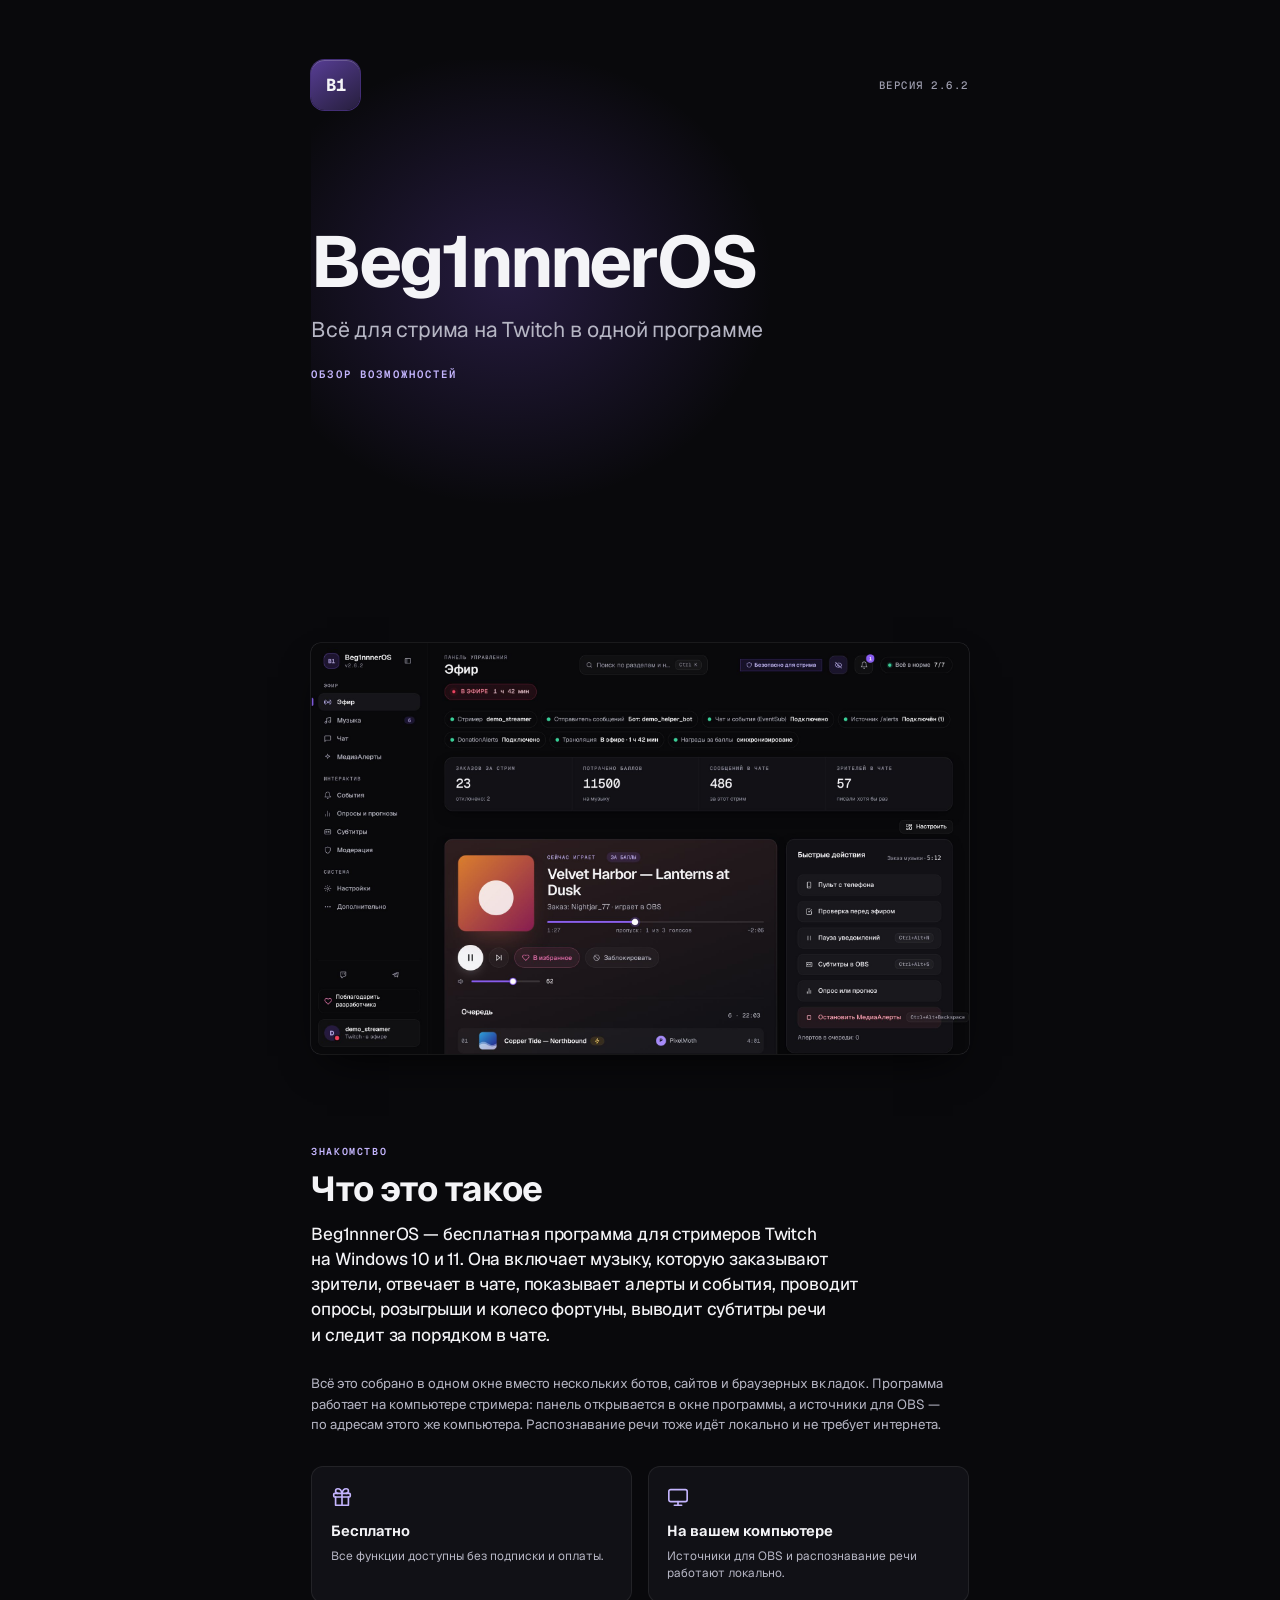
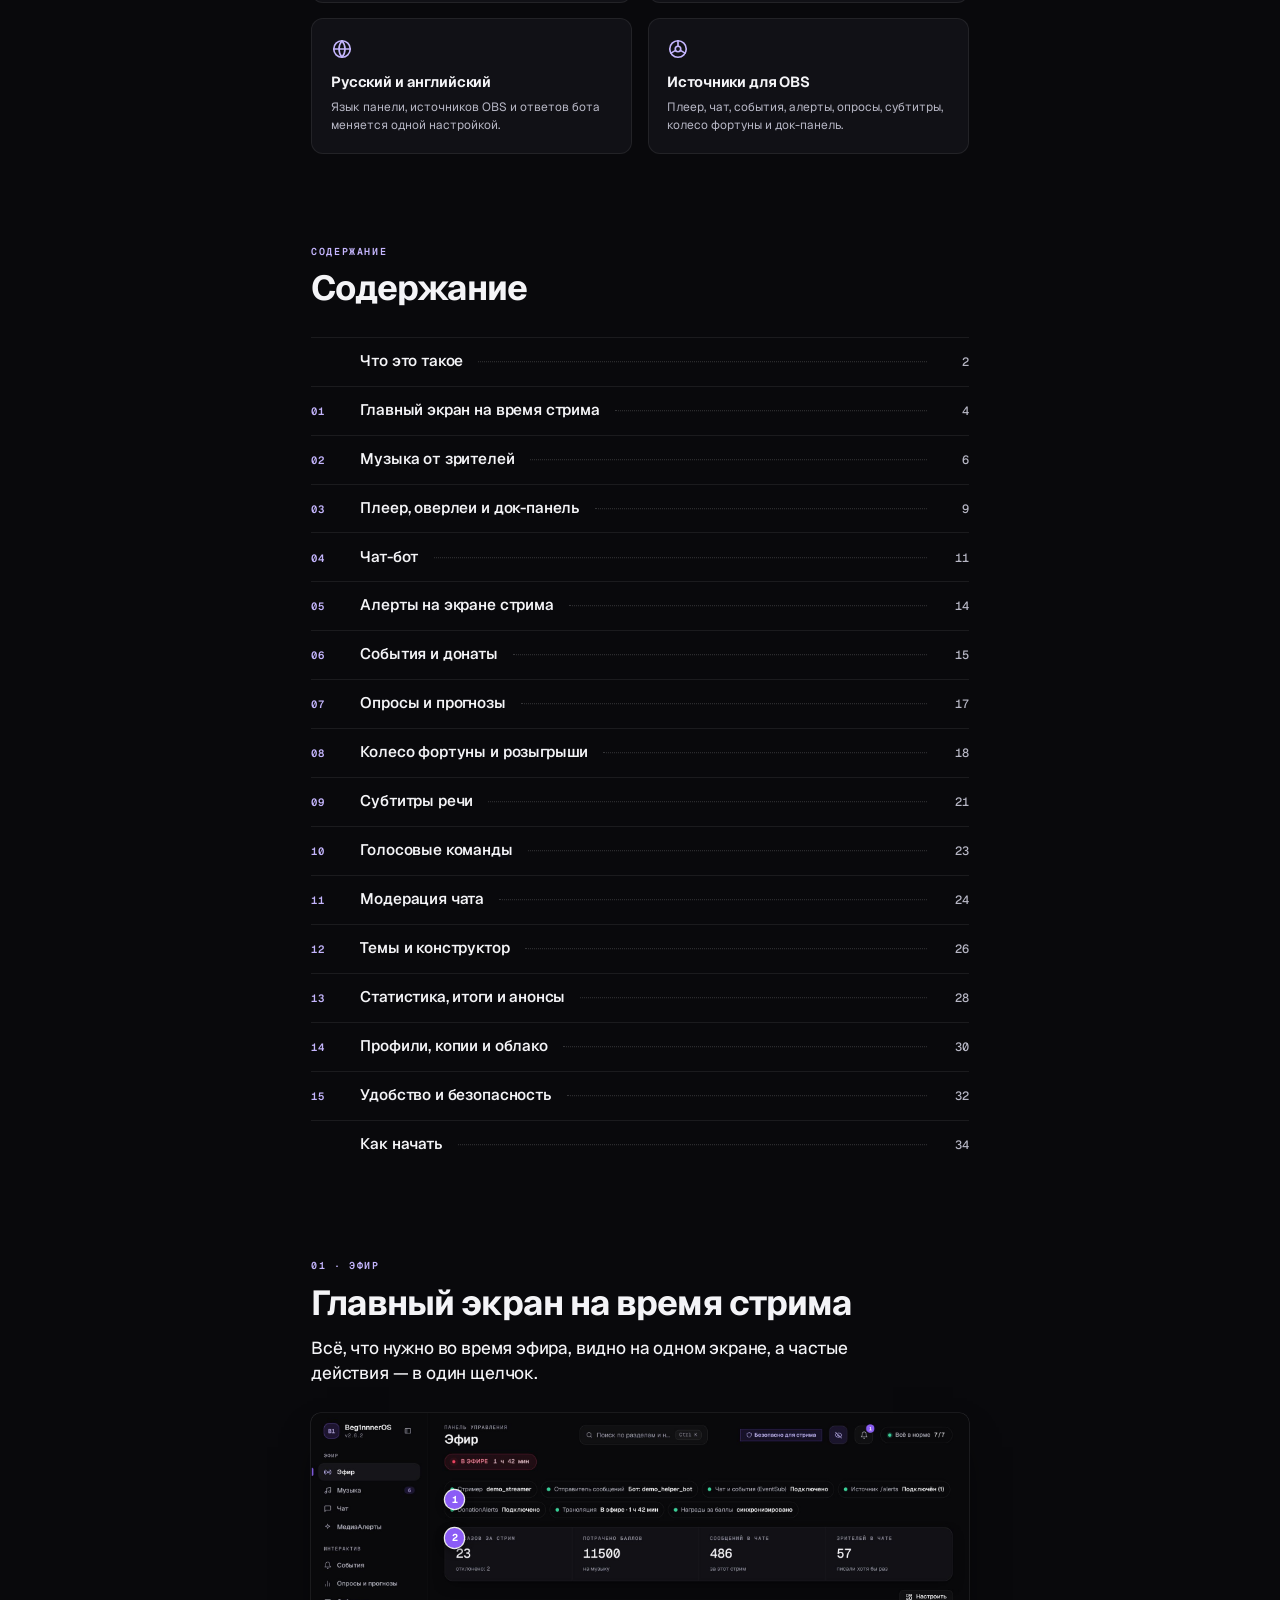
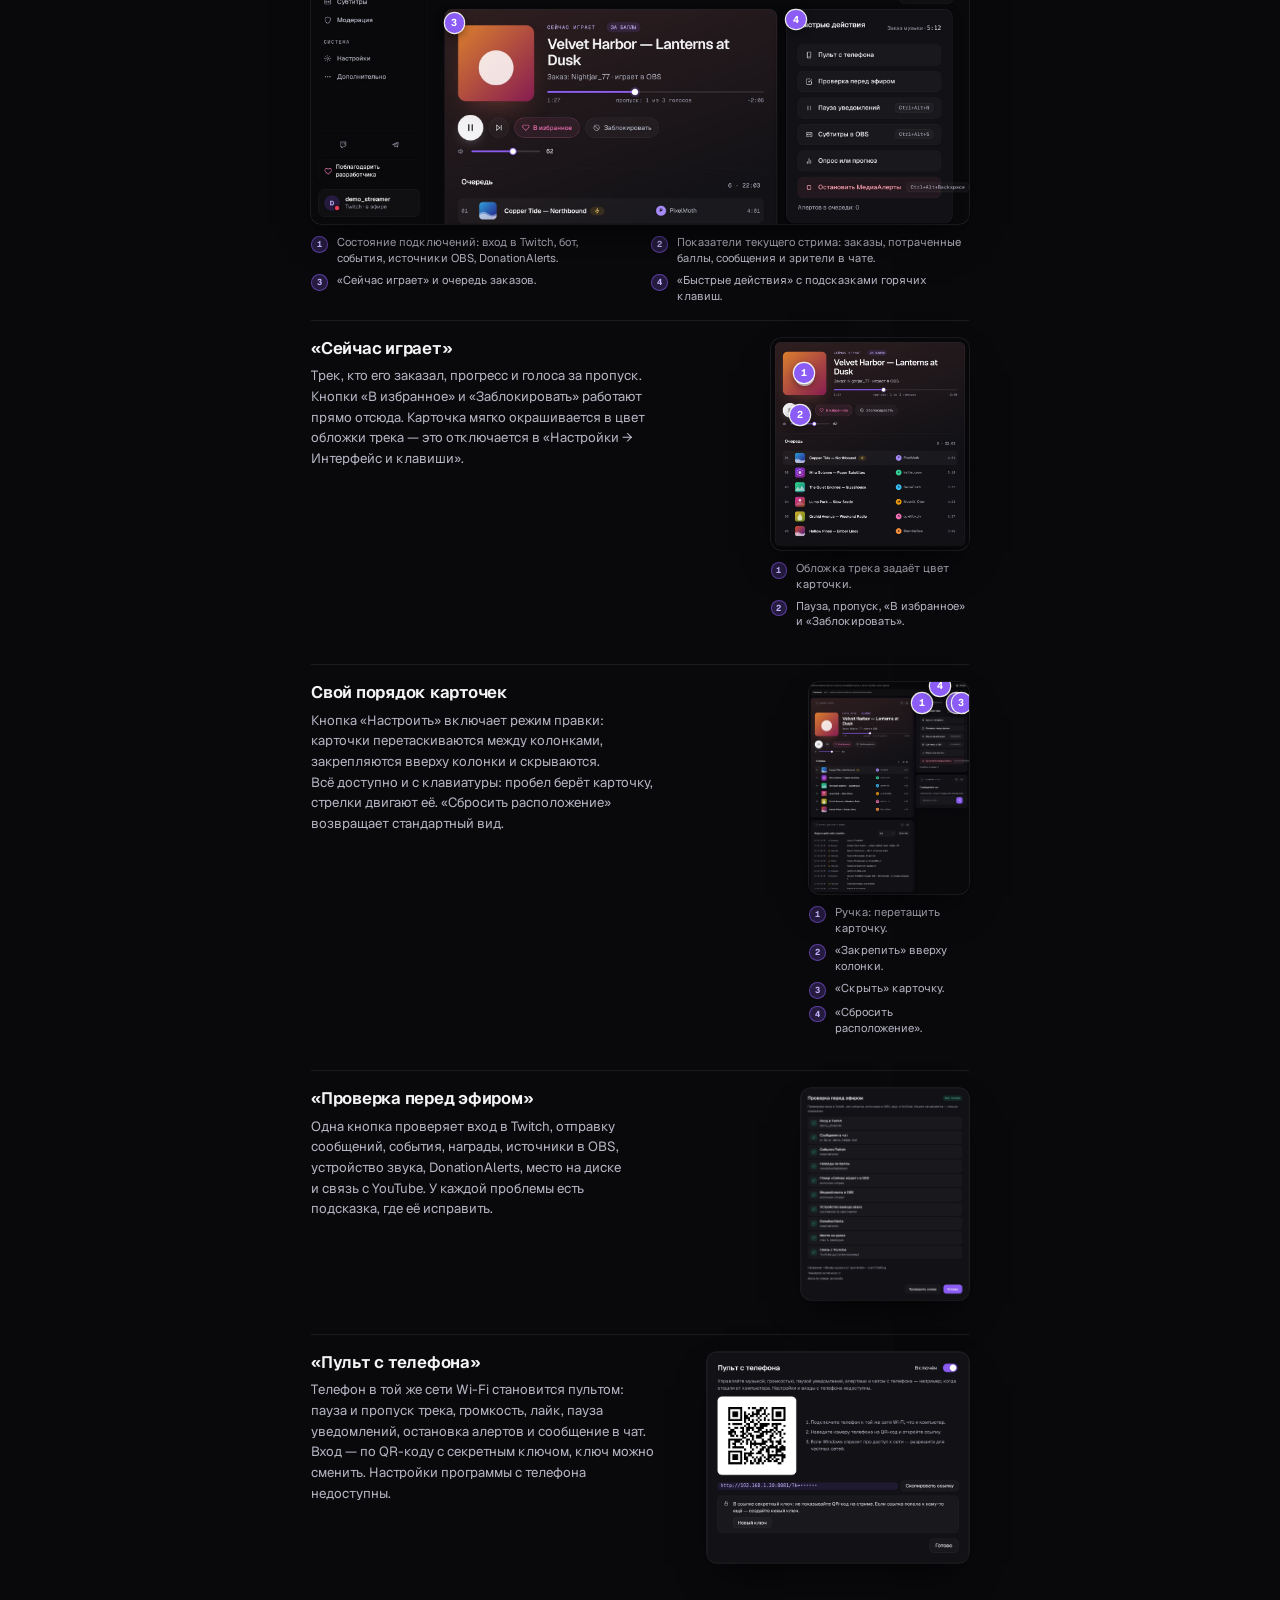
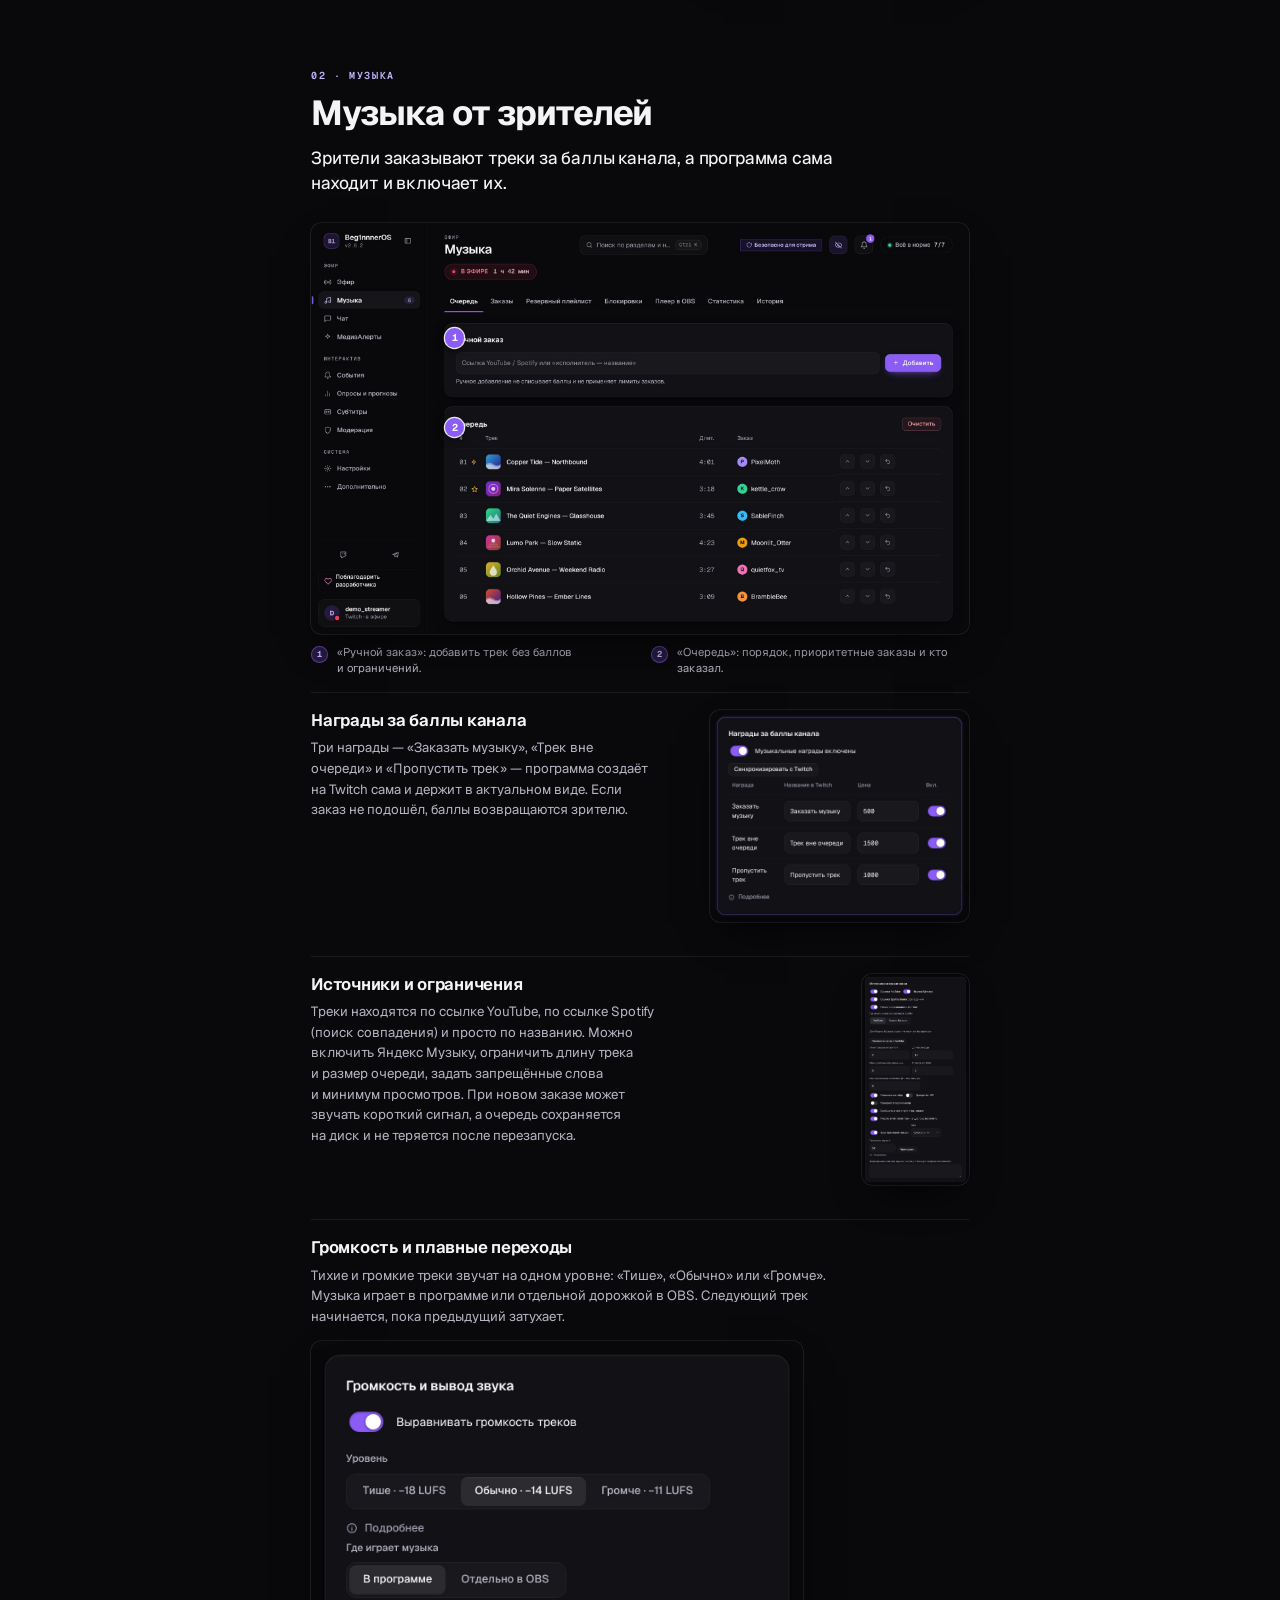
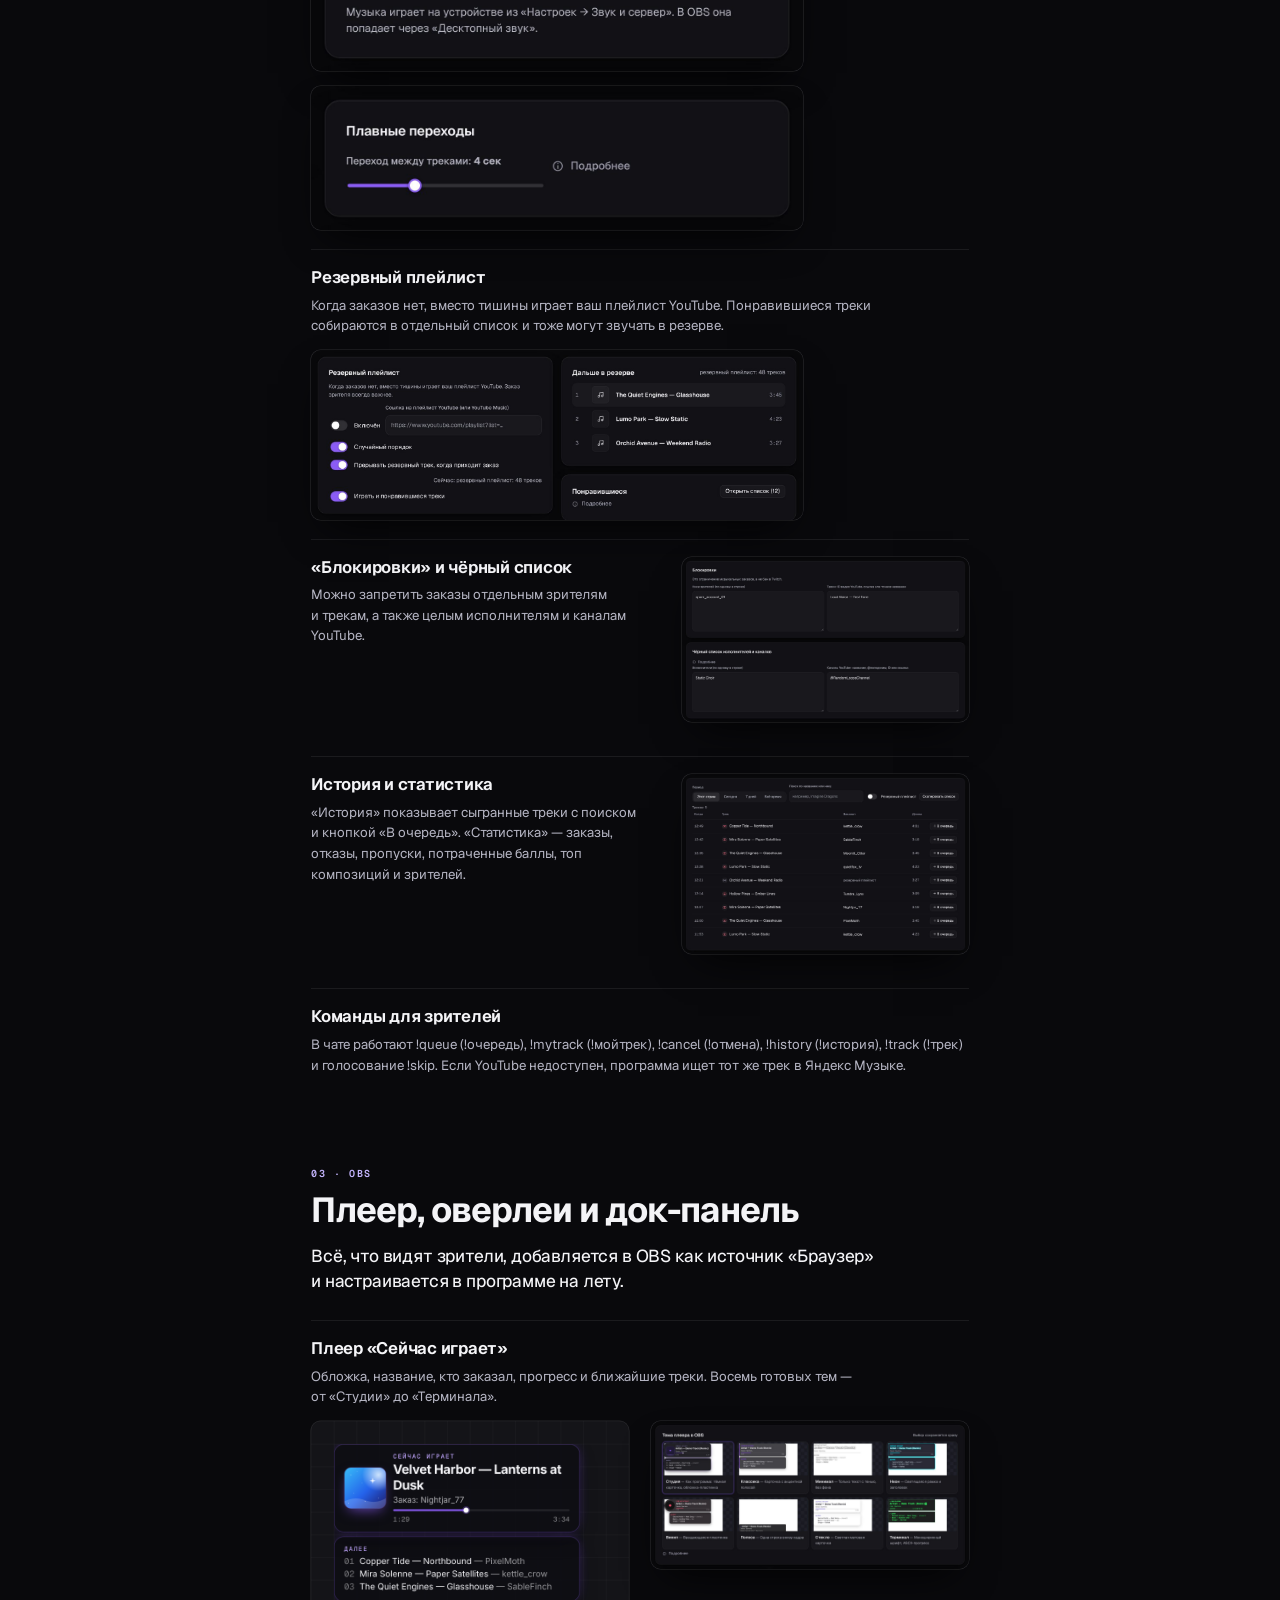
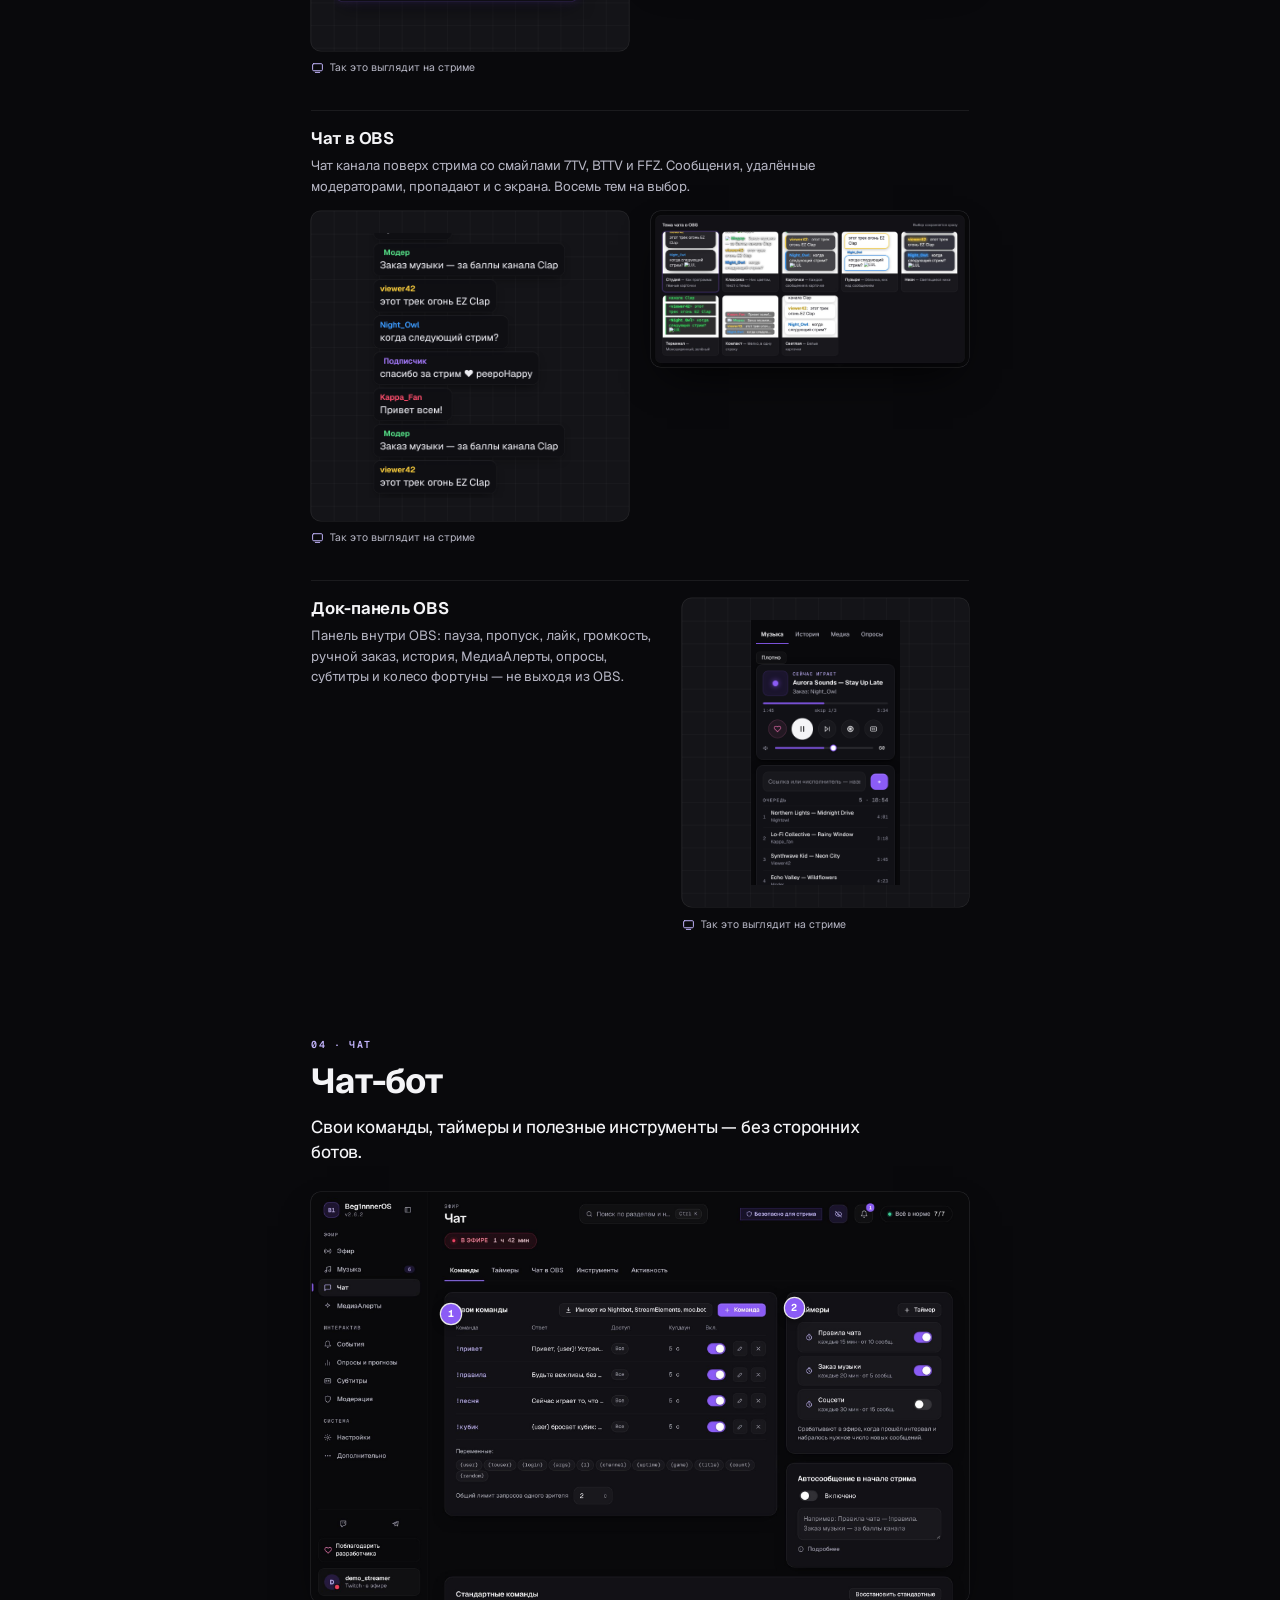
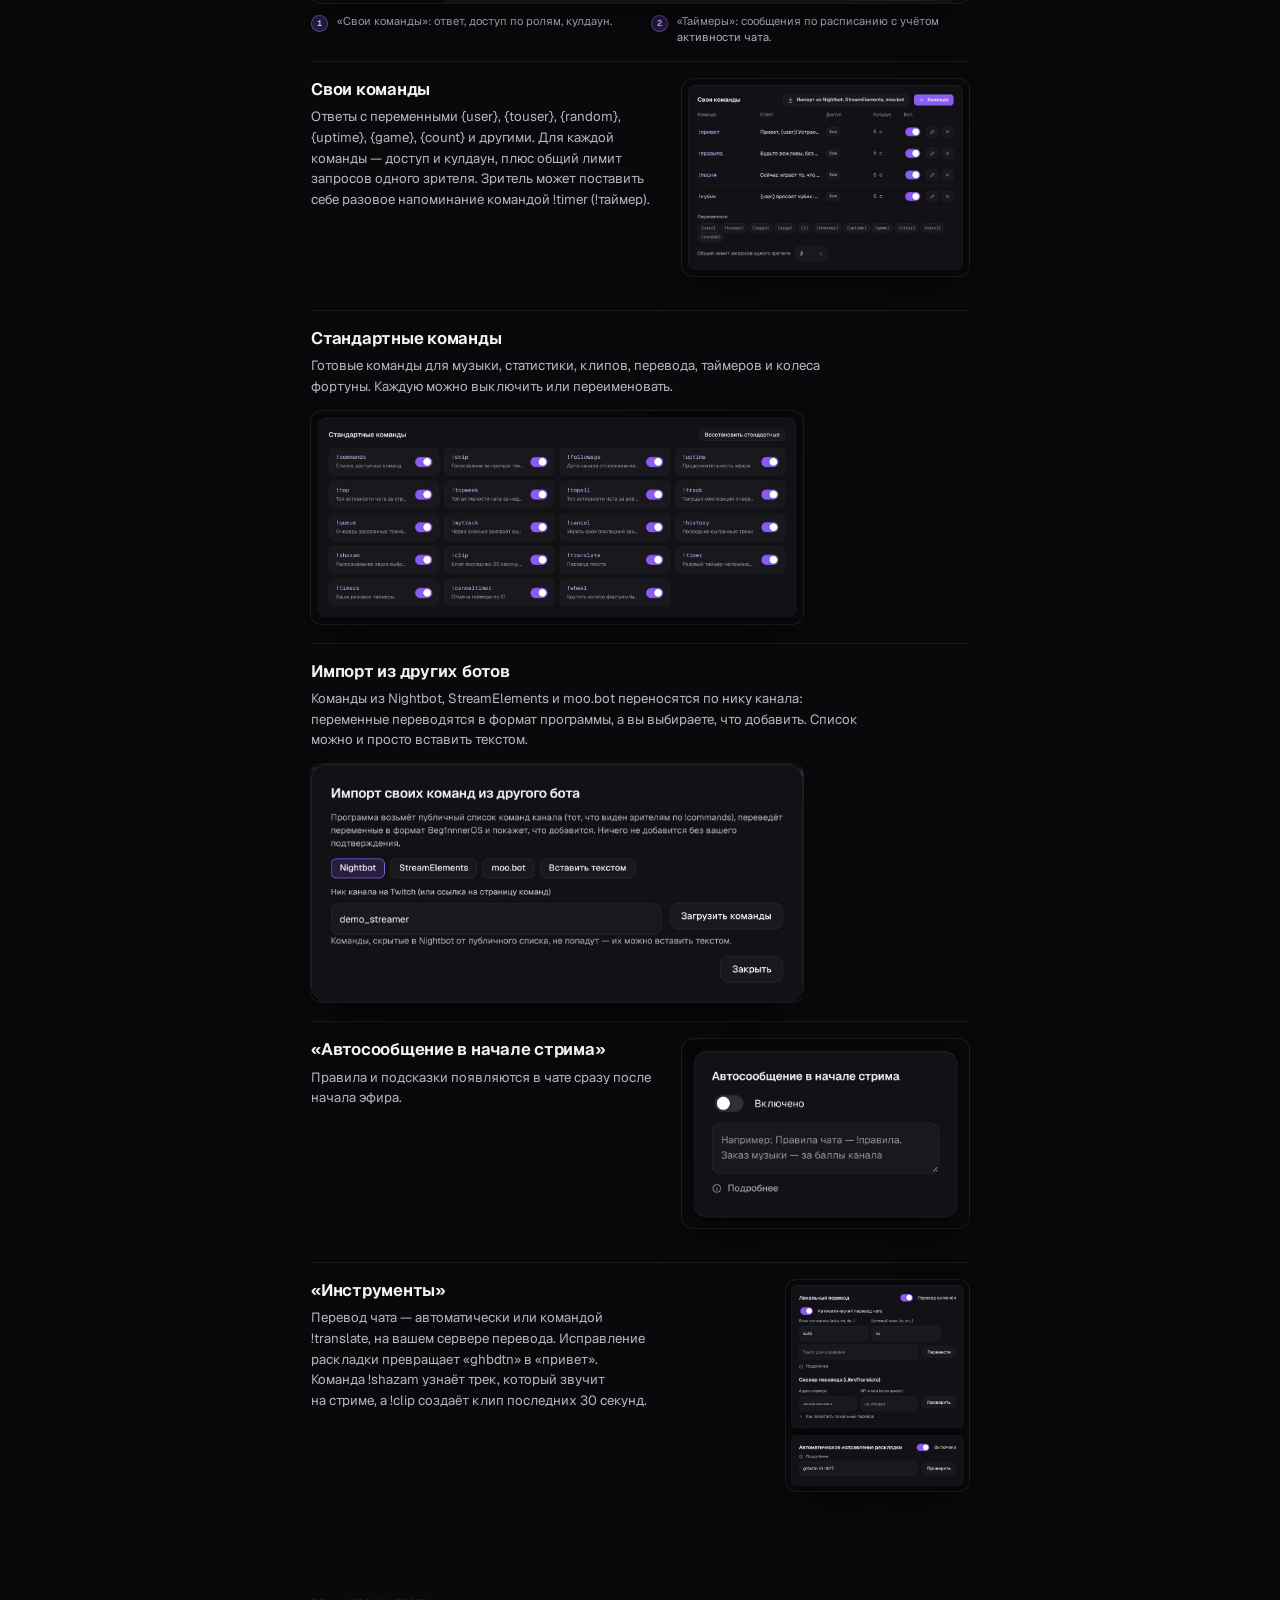
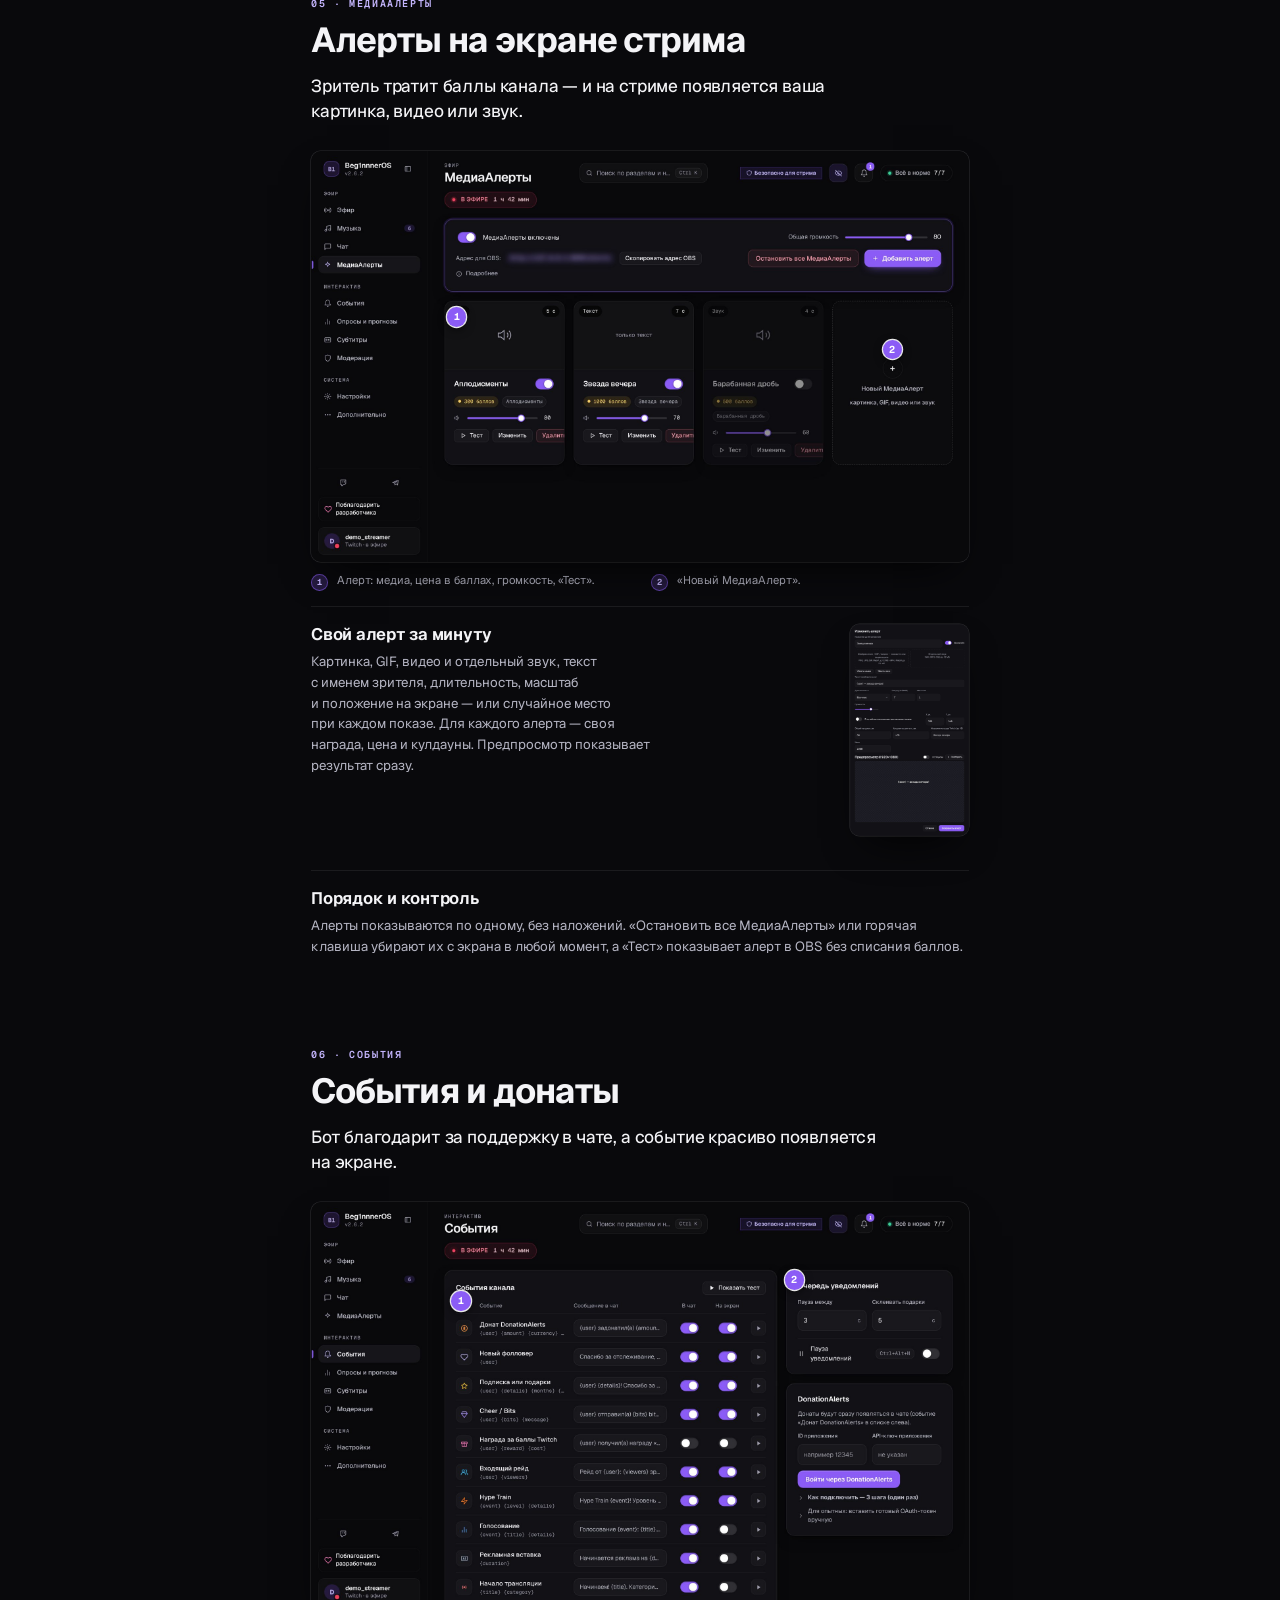
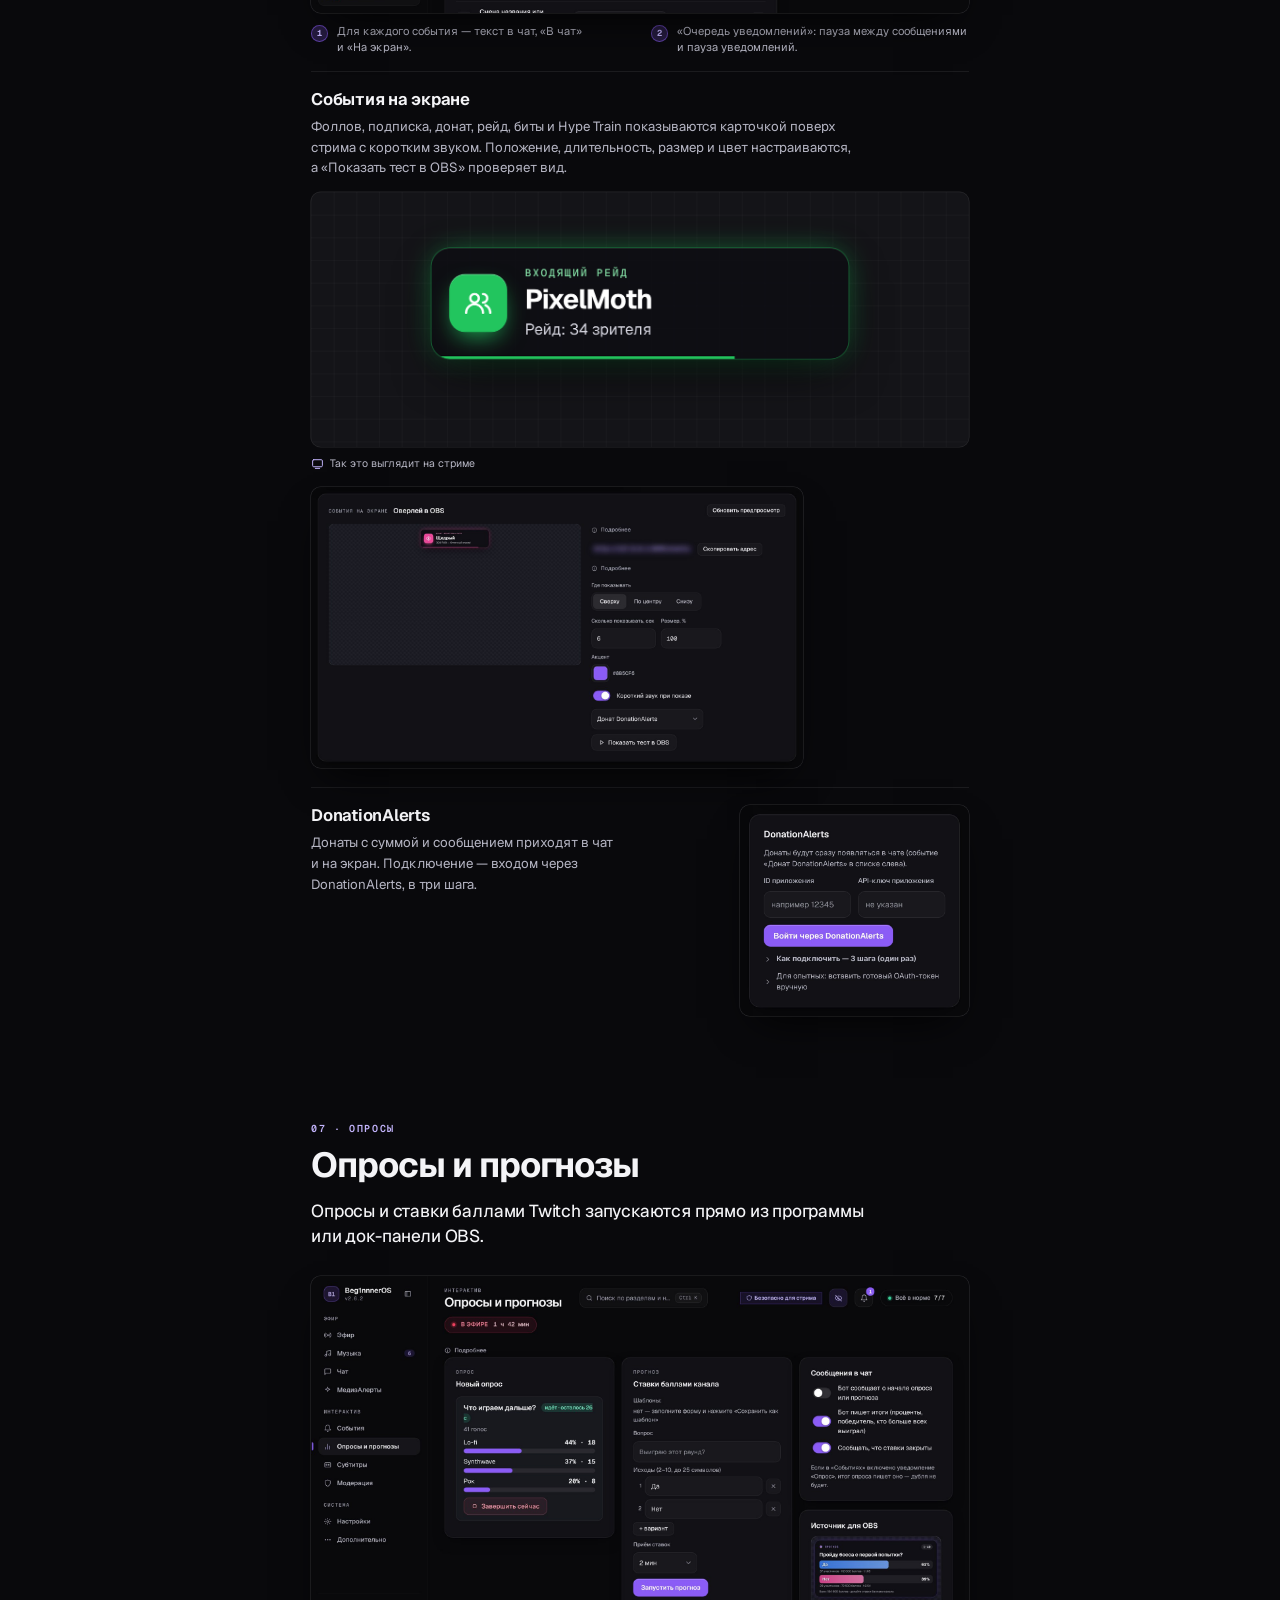
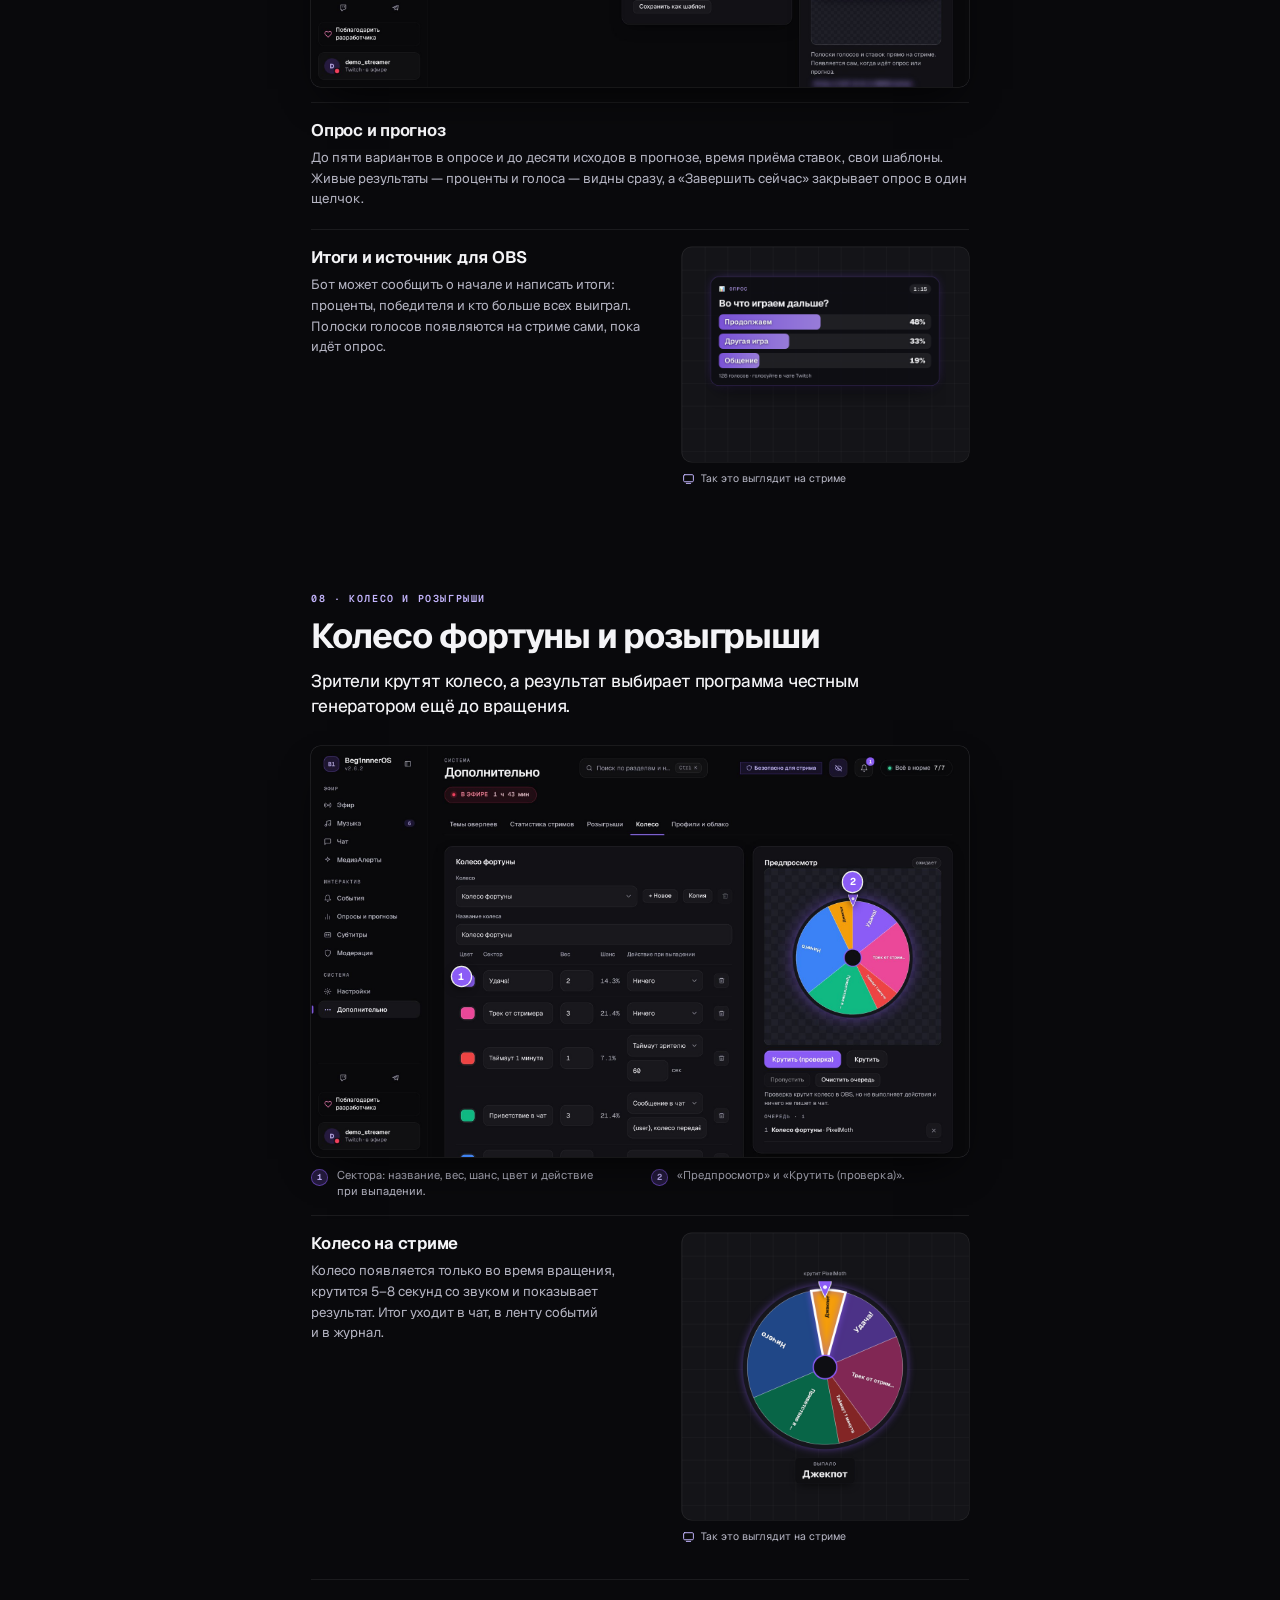
==== commit 9eec0020: "Обзор: глава о колесе дополнена «Колесом зрителей» Новые разделы «Колесо зрителей», «Сбор и секторы»" ====
--- a/docs/overview/index.html
+++ b/docs/overview/index.html
@@ -10,7 +10,7 @@
   <div class="cv-shot"><figure class="screen " style="--r:1.600"><div class="shot"><img src="assets/img/s-live.jpg" alt="s-live"></div></figure></div>
 </section>
 <section class="chapter" id="about"><p class="eyebrow">ЗНАКОМСТВО</p><h1>Что это такое</h1><p class="lead">Beg1nnnerOS — бесплатная программа для стримеров Twitch на Windows 10 и 11. Она включает музыку, которую заказывают зрители, отвечает в чате, показывает алерты и события, проводит опросы, розыгрыши и колесо фортуны, выводит субтитры речи и следит за порядком в чате.</p><p>Всё это собрано в одном окне вместо нескольких ботов, сайтов и браузерных вкладок. Программа работает на компьютере стримера: панель открывается в окне программы, а источники для OBS — по адресам этого же компьютера. Распознавание речи тоже идёт локально и не требует интернета.</p><div class="facts"><div class="fact"><svg class="ic" width="22" height="22" viewBox="0 0 24 24" fill="none" stroke="currentColor" stroke-width="1.8" stroke-linecap="round" stroke-linejoin="round" aria-hidden="true"><rect x="3" y="8" width="18" height="4" rx="1"/><path d="M12 8v13M19 12v9H5v-9M7.5 8a2.5 2.5 0 0 1 0-5C11 3 12 8 12 8s1-5 4.5-5a2.5 2.5 0 0 1 0 5"/></svg><b>Бесплатно</b><span>Все функции доступны без подписки и оплаты.</span></div><div class="fact"><svg class="ic" width="22" height="22" viewBox="0 0 24 24" fill="none" stroke="currentColor" stroke-width="1.8" stroke-linecap="round" stroke-linejoin="round" aria-hidden="true"><rect x="2" y="4" width="20" height="13" rx="2"/><path d="M8 21h8M12 17v4"/></svg><b>На вашем компьютере</b><span>Источники для OBS и распознавание речи работают локально.</span></div><div class="fact"><svg class="ic" width="22" height="22" viewBox="0 0 24 24" fill="none" stroke="currentColor" stroke-width="1.8" stroke-linecap="round" stroke-linejoin="round" aria-hidden="true"><circle cx="12" cy="12" r="9"/><path d="M3 12h18M12 3a14 14 0 0 1 0 18M12 3a14 14 0 0 0 0 18"/></svg><b>Русский и английский</b><span>Язык панели, источников OBS и ответов бота меняется одной настройкой.</span></div><div class="fact"><svg class="ic" width="22" height="22" viewBox="0 0 24 24" fill="none" stroke="currentColor" stroke-width="1.8" stroke-linecap="round" stroke-linejoin="round" aria-hidden="true"><circle cx="12" cy="12" r="9"/><circle cx="12" cy="12" r="3"/><path d="M12 3v6M19.8 16.5l-5.2-3M4.2 16.5l5.2-3"/></svg><b>Источники для OBS</b><span>Плеер, чат, события, алерты, опросы, субтитры, колесо фортуны и док-панель.</span></div></div></section>
-<section class="chapter toc" id="toc"><p class="eyebrow">СОДЕРЖАНИЕ</p><h1>Содержание</h1><ol class="toc-list"><li><a href="#about"><span class="te"></span><span class="tt">Что это такое</span><span class="dots"></span><span class="tp">2</span></a></li><li><a href="#live"><span class="te">01</span><span class="tt">Главный экран на время стрима</span><span class="dots"></span><span class="tp">4</span></a></li><li><a href="#music"><span class="te">02</span><span class="tt">Музыка от зрителей</span><span class="dots"></span><span class="tp">6</span></a></li><li><a href="#obs"><span class="te">03</span><span class="tt">Плеер, оверлеи и док-панель</span><span class="dots"></span><span class="tp">9</span></a></li><li><a href="#chat"><span class="te">04</span><span class="tt">Чат-бот</span><span class="dots"></span><span class="tp">11</span></a></li><li><a href="#alerts"><span class="te">05</span><span class="tt">Алерты на экране стрима</span><span class="dots"></span><span class="tp">14</span></a></li><li><a href="#events"><span class="te">06</span><span class="tt">События и донаты</span><span class="dots"></span><span class="tp">15</span></a></li><li><a href="#votes"><span class="te">07</span><span class="tt">Опросы и прогнозы</span><span class="dots"></span><span class="tp">17</span></a></li><li><a href="#wheel"><span class="te">08</span><span class="tt">Колесо фортуны и розыгрыши</span><span class="dots"></span><span class="tp">18</span></a></li><li><a href="#captions"><span class="te">09</span><span class="tt">Субтитры речи</span><span class="dots"></span><span class="tp">20</span></a></li><li><a href="#voice"><span class="te">10</span><span class="tt">Голосовые команды</span><span class="dots"></span><span class="tp">22</span></a></li><li><a href="#mod"><span class="te">11</span><span class="tt">Модерация чата</span><span class="dots"></span><span class="tp">23</span></a></li><li><a href="#design"><span class="te">12</span><span class="tt">Темы и конструктор</span><span class="dots"></span><span class="tp">25</span></a></li><li><a href="#stats"><span class="te">13</span><span class="tt">Статистика, итоги и анонсы</span><span class="dots"></span><span class="tp">27</span></a></li><li><a href="#profiles"><span class="te">14</span><span class="tt">Профили, копии и облако</span><span class="dots"></span><span class="tp">29</span></a></li><li><a href="#comfort"><span class="te">15</span><span class="tt">Удобство и безопасность</span><span class="dots"></span><span class="tp">31</span></a></li><li><a href="#start"><span class="te"></span><span class="tt">Как начать</span><span class="dots"></span><span class="tp">33</span></a></li></ol></section>
+<section class="chapter toc" id="toc"><p class="eyebrow">СОДЕРЖАНИЕ</p><h1>Содержание</h1><ol class="toc-list"><li><a href="#about"><span class="te"></span><span class="tt">Что это такое</span><span class="dots"></span><span class="tp">2</span></a></li><li><a href="#live"><span class="te">01</span><span class="tt">Главный экран на время стрима</span><span class="dots"></span><span class="tp">4</span></a></li><li><a href="#music"><span class="te">02</span><span class="tt">Музыка от зрителей</span><span class="dots"></span><span class="tp">6</span></a></li><li><a href="#obs"><span class="te">03</span><span class="tt">Плеер, оверлеи и док-панель</span><span class="dots"></span><span class="tp">9</span></a></li><li><a href="#chat"><span class="te">04</span><span class="tt">Чат-бот</span><span class="dots"></span><span class="tp">11</span></a></li><li><a href="#alerts"><span class="te">05</span><span class="tt">Алерты на экране стрима</span><span class="dots"></span><span class="tp">14</span></a></li><li><a href="#events"><span class="te">06</span><span class="tt">События и донаты</span><span class="dots"></span><span class="tp">15</span></a></li><li><a href="#votes"><span class="te">07</span><span class="tt">Опросы и прогнозы</span><span class="dots"></span><span class="tp">17</span></a></li><li><a href="#wheel"><span class="te">08</span><span class="tt">Колесо фортуны и розыгрыши</span><span class="dots"></span><span class="tp">18</span></a></li><li><a href="#captions"><span class="te">09</span><span class="tt">Субтитры речи</span><span class="dots"></span><span class="tp">21</span></a></li><li><a href="#voice"><span class="te">10</span><span class="tt">Голосовые команды</span><span class="dots"></span><span class="tp">23</span></a></li><li><a href="#mod"><span class="te">11</span><span class="tt">Модерация чата</span><span class="dots"></span><span class="tp">24</span></a></li><li><a href="#design"><span class="te">12</span><span class="tt">Темы и конструктор</span><span class="dots"></span><span class="tp">26</span></a></li><li><a href="#stats"><span class="te">13</span><span class="tt">Статистика, итоги и анонсы</span><span class="dots"></span><span class="tp">28</span></a></li><li><a href="#profiles"><span class="te">14</span><span class="tt">Профили, копии и облако</span><span class="dots"></span><span class="tp">30</span></a></li><li><a href="#comfort"><span class="te">15</span><span class="tt">Удобство и безопасность</span><span class="dots"></span><span class="tp">32</span></a></li><li><a href="#start"><span class="te"></span><span class="tt">Как начать</span><span class="dots"></span><span class="tp">34</span></a></li></ol></section>
 <section class="chapter" id="live"><p class="eyebrow">01 · ЭФИР</p><h1>Главный экран на время стрима</h1><p class="lead">Всё, что нужно во время эфира, видно на одном экране, а частые действия — в один щелчок.</p><figure class="screen " style="--r:1.600"><div class="shot"><img src="assets/img/s-live.jpg" alt="Состояние подключений: вход в Twitch, бот, события, источники OBS, DonationAlerts."><span class="co" style="left:21.82%;top:21.07%">1</span><span class="co" style="left:21.82%;top:30.44%">2</span><span class="co" style="left:21.79%;top:51.1%">3</span><span class="co" style="left:73.74%;top:50.24%">4</span></div><ol class="legend"><li><span class="n">1</span>Состояние подключений: вход в Twitch, бот, события, источники OBS, DonationAlerts.</li><li><span class="n">2</span>Показатели текущего стрима: заказы, потраченные баллы, сообщения и зрители в чате.</li><li><span class="n">3</span>«Сейчас играет» и очередь заказов.</li><li><span class="n">4</span>«Быстрые действия» с подсказками горячих клавиш.</li></ol></figure><div class="feat side"><div class="ft"><h2>«Сейчас играет»</h2><p>Трек, кто его заказал, прогресс и голоса за пропуск. Кнопки «В избранное» и «Заблокировать» работают прямо отсюда. Карточка мягко окрашивается в цвет обложки трека — это отключается в «Настройки → Интерфейс и клавиши».</p></div><div class="fi"><figure class="frag " style="--r:0.937"><div class="shot"><img src="assets/img/f-live-now.jpg" alt="Обложка трека задаёт цвет карточки."><span class="co" style="left:16.97%;top:16.61%">1</span><span class="co" style="left:14.74%;top:36.3%">2</span></div><ol class="legend"><li><span class="n">1</span>Обложка трека задаёт цвет карточки.</li><li><span class="n">2</span>Пауза, пропуск, «В избранное» и «Заблокировать».</li></ol></figure></div></div><div class="feat side"><div class="ft"><h2>Свой порядок карточек</h2><p>Кнопка «Настроить» включает режим правки: карточки перетаскиваются между колонками, закрепляются вверху колонки и скрываются. Всё доступно и с клавиатуры: пробел берёт карточку, стрелки двигают её. «Сбросить расположение» возвращает стандартный вид.</p></div><div class="fi"><figure class="frag " style="--r:0.754"><div class="shot"><img src="assets/img/f-live-layout.jpg" alt="Ручка: перетащить карточку."><span class="co" style="left:70.51%;top:9.73%">1</span><span class="co" style="left:92.17%;top:9.73%">2</span><span class="co" style="left:95.33%;top:9.73%">3</span><span class="co" style="left:82.11%;top:1.75%">4</span></div><ol class="legend"><li><span class="n">1</span>Ручка: перетащить карточку.</li><li><span class="n">2</span>«Закрепить» вверху колонки.</li><li><span class="n">3</span>«Скрыть» карточку.</li><li><span class="n">4</span>«Сбросить расположение».</li></ol></figure></div></div><div class="feat side"><div class="ft"><h2>«Проверка перед эфиром»</h2><p>Одна кнопка проверяет вход в Twitch, отправку сообщений, события, награды, источники в OBS, устройство звука, DonationAlerts, место на диске и связь с YouTube. У каждой проблемы есть подсказка, где её исправить.</p></div><div class="fi"><figure class="frag " style="--r:0.795"><div class="shot"><img src="assets/img/f-precheck.jpg" alt="f-precheck"></div></figure></div></div><div class="feat side"><div class="ft"><h2>«Пульт с телефона»</h2><p>Телефон в той же сети Wi-Fi становится пультом: пауза и пропуск трека, громкость, лайк, пауза уведомлений, остановка алертов и сообщение в чат. Вход — по QR-коду с секретным ключом, ключ можно сменить. Настройки программы с телефона недоступны.</p></div><div class="fi"><figure class="frag " style="--r:1.239"><div class="shot"><img src="assets/img/f-remote.jpg" alt="f-remote"></div></figure></div></div></section>
 <section class="chapter" id="music"><p class="eyebrow">02 · МУЗЫКА</p><h1>Музыка от зрителей</h1><p class="lead">Зрители заказывают треки за баллы канала, а программа сама находит и включает их.</p><figure class="screen " style="--r:1.600"><div class="shot"><img src="assets/img/s-music.jpg" alt="«Ручной заказ»: добавить трек без баллов и ограничений."><span class="co" style="left:21.82%;top:27.95%">1</span><span class="co" style="left:21.82%;top:49.83%">2</span></div><ol class="legend"><li><span class="n">1</span>«Ручной заказ»: добавить трек без баллов и ограничений.</li><li><span class="n">2</span>«Очередь»: порядок, приоритетные заказы и кто заказал.</li></ol></figure><div class="feat side"><div class="ft"><h2>Награды за баллы канала</h2><p>Три награды — «Заказать музыку», «Трек вне очереди» и «Пропустить трек» — программа создаёт на Twitch сама и держит в актуальном виде. Если заказ не подошёл, баллы возвращаются зрителю.</p></div><div class="fi"><figure class="frag " style="--r:1.225"><div class="shot"><img src="assets/img/f-music-rewards.jpg" alt="f-music-rewards"></div></figure></div></div><div class="feat side"><div class="ft"><h2>Источники и ограничения</h2><p>Треки находятся по ссылке YouTube, по ссылке Spotify (поиск совпадения) и просто по названию. Можно включить Яндекс Музыку, ограничить длину трека и размер очереди, задать запрещённые слова и минимум просмотров. При новом заказе может звучать короткий сигнал, а очередь сохраняется на диск и не теряется после перезапуска.</p></div><div class="fi"><figure class="frag " style="--r:0.507"><div class="shot"><img src="assets/img/f-music-sources.jpg" alt="f-music-sources"></div></figure></div></div><div class="feat keep"><div class="ft"><h2>Громкость и плавные переходы</h2><p>Тихие и громкие треки звучат на одном уровне: «Тише», «Обычно» или «Громче». Музыка играет в программе или отдельной дорожкой в OBS. Следующий трек начинается, пока предыдущий затухает.</p></div><figure class="frag " style="--r:1.490"><div class="shot"><img src="assets/img/f-music-volume.jpg" alt="f-music-volume"></div></figure><figure class="frag " style="--r:3.380"><div class="shot"><img src="assets/img/f-music-xfade.jpg" alt="f-music-xfade"></div></figure></div><div class="feat keep"><div class="ft"><h2>Резервный плейлист</h2><p>Когда заказов нет, вместо тишины играет ваш плейлист YouTube. Понравившиеся треки собираются в отдельный список и тоже могут звучать в резерве.</p></div><figure class="frag " style="--r:2.896"><div class="shot"><img src="assets/img/f-music-fallback.jpg" alt="f-music-fallback"></div></figure></div><div class="feat side"><div class="ft"><h2>«Блокировки» и чёрный список</h2><p>Можно запретить заказы отдельным зрителям и трекам, а также целым исполнителям и каналам YouTube.</p></div><div class="fi"><figure class="frag " style="--r:1.731"><div class="shot"><img src="assets/img/f-music-blocks.jpg" alt="f-music-blocks"></div></figure></div></div><div class="feat side"><div class="ft"><h2>История и статистика</h2><p>«История» показывает сыгранные треки с поиском и кнопкой «В очередь». «Статистика» — заказы, отказы, пропуски, потраченные баллы, топ композиций и зрителей.</p></div><div class="fi"><figure class="frag " style="--r:1.591"><div class="shot"><img src="assets/img/f-music-hist.jpg" alt="f-music-hist"></div></figure></div></div><div class="feat text"><h2>Команды для зрителей</h2><p>В чате работают !queue (!очередь), !mytrack (!мойтрек), !cancel (!отмена), !history (!история), !track (!трек) и голосование !skip. Если YouTube недоступен, программа ищет тот же трек в Яндекс Музыке.</p></div></section>
 <section class="chapter" id="obs"><p class="eyebrow">03 · OBS</p><h1>Плеер, оверлеи и док-панель</h1><p class="lead">Всё, что видят зрители, добавляется в OBS как источник «Браузер» и настраивается в программе на лету.</p><div class="feat keep"><div class="ft"><h2>Плеер «Сейчас играет»</h2><p>Обложка, название, кто заказал, прогресс и ближайшие треки. Восемь готовых тем — от «Студии» до «Терминала».</p></div><div class="pair"><figure class="ov " style="--r:1.476"><div class="stage"><img src="assets/img/o-player.png" alt="o-player"></div><figcaption><svg class="ic" width="13" height="13" viewBox="0 0 24 24" fill="none" stroke="currentColor" stroke-width="1.8" stroke-linecap="round" stroke-linejoin="round" aria-hidden="true"><rect x="3" y="5" width="18" height="13" rx="2"/><path d="M8 21h8"/></svg>Так это выглядит на стриме</figcaption></figure><figure class="frag " style="--r:2.154"><div class="shot"><img src="assets/img/f-ov-player-themes.jpg" alt="f-ov-player-themes"></div></figure></div></div><div class="feat keep"><div class="ft"><h2>Чат в OBS</h2><p>Чат канала поверх стрима со смайлами 7TV, BTTV и FFZ. Сообщения, удалённые модераторами, пропадают и с экрана. Восемь тем на выбор.</p></div><div class="pair"><figure class="ov " style="--r:0.767"><div class="stage"><img src="assets/img/o-chat.png" alt="o-chat"></div><figcaption><svg class="ic" width="13" height="13" viewBox="0 0 24 24" fill="none" stroke="currentColor" stroke-width="1.8" stroke-linecap="round" stroke-linejoin="round" aria-hidden="true"><rect x="3" y="5" width="18" height="13" rx="2"/><path d="M8 21h8"/></svg>Так это выглядит на стриме</figcaption></figure><figure class="frag " style="--r:2.036"><div class="shot"><img src="assets/img/f-ov-chat-themes.jpg" alt="f-ov-chat-themes"></div></figure></div></div><div class="feat side"><div class="ft"><h2>Док-панель OBS</h2><p>Панель внутри OBS: пауза, пропуск, лайк, громкость, ручной заказ, история, МедиаАлерты, опросы, субтитры и колесо фортуны — не выходя из OBS.</p></div><div class="fi"><figure class="ov " style="--r:0.562"><div class="stage"><img src="assets/img/o-dock.png" alt="o-dock"></div><figcaption><svg class="ic" width="13" height="13" viewBox="0 0 24 24" fill="none" stroke="currentColor" stroke-width="1.8" stroke-linecap="round" stroke-linejoin="round" aria-hidden="true"><rect x="3" y="5" width="18" height="13" rx="2"/><path d="M8 21h8"/></svg>Так это выглядит на стриме</figcaption></figure></div></div></section>
@@ -18,7 +18,7 @@
 <section class="chapter" id="alerts"><p class="eyebrow">05 · МЕДИААЛЕРТЫ</p><h1>Алерты на экране стрима</h1><p class="lead">Зритель тратит баллы канала — и на стриме появляется ваша картинка, видео или звук.</p><figure class="screen " style="--r:1.600"><div class="shot"><img src="assets/img/s-alerts.jpg" alt="Алерт: медиа, цена в баллах, громкость, «Тест»."><span class="co" style="left:22.1%;top:40.42%">1</span><span class="co" style="left:88.37%;top:48.39%">2</span></div><ol class="legend"><li><span class="n">1</span>Алерт: медиа, цена в баллах, громкость, «Тест».</li><li><span class="n">2</span>«Новый МедиаАлерт».</li></ol></figure><div class="feat side"><div class="ft"><h2>Свой алерт за минуту</h2><p>Картинка, GIF, видео и отдельный звук, текст с именем зрителя, длительность, масштаб и положение на экране — или случайное место при каждом показе. Для каждого алерта — своя награда, цена и кулдауны. Предпросмотр показывает результат сразу.</p></div><div class="fi"><figure class="frag " style="--r:0.560"><div class="shot"><img src="assets/img/f-alert-edit.jpg" alt="f-alert-edit"></div></figure></div></div><div class="feat text"><h2>Порядок и контроль</h2><p>Алерты показываются по одному, без наложений. «Остановить все МедиаАлерты» или горячая клавиша убирают их с экрана в любой момент, а «Тест» показывает алерт в OBS без списания баллов.</p></div></section>
 <section class="chapter" id="events"><p class="eyebrow">06 · СОБЫТИЯ</p><h1>События и донаты</h1><p class="lead">Бот благодарит за поддержку в чате, а событие красиво появляется на экране.</p><figure class="screen " style="--r:1.600"><div class="shot"><img src="assets/img/s-events.jpg" alt="Для каждого события — текст в чат, «В чат» и «На экран»."><span class="co" style="left:22.81%;top:24.18%">1</span><span class="co" style="left:73.49%;top:19.07%">2</span></div><ol class="legend"><li><span class="n">1</span>Для каждого события — текст в чат, «В чат» и «На экран».</li><li><span class="n">2</span>«Очередь уведомлений»: пауза между сообщениями и пауза уведомлений.</li></ol></figure><div class="feat keep"><div class="ft"><h2>События на экране</h2><p>Фоллов, подписка, донат, рейд, биты и Hype Train показываются карточкой поверх стрима с коротким звуком. Положение, длительность, размер и цвет настраиваются, а «Показать тест в OBS» проверяет вид.</p></div><figure class="ov " style="--r:2.923"><div class="stage"><img src="assets/img/o-events.png" alt="o-events"></div><figcaption><svg class="ic" width="13" height="13" viewBox="0 0 24 24" fill="none" stroke="currentColor" stroke-width="1.8" stroke-linecap="round" stroke-linejoin="round" aria-hidden="true"><rect x="3" y="5" width="18" height="13" rx="2"/><path d="M8 21h8"/></svg>Так это выглядит на стриме</figcaption></figure><figure class="frag " style="--r:1.749"><div class="shot"><img src="assets/img/f-events-screen.jpg" alt="f-events-screen"></div></figure></div><div class="feat side"><div class="ft"><h2>DonationAlerts</h2><p>Донаты с суммой и сообщением приходят в чат и на экран. Подключение — входом через DonationAlerts, в три шага.</p></div><div class="fi"><figure class="frag " style="--r:1.082"><div class="shot"><img src="assets/img/f-events-da.jpg" alt="f-events-da"></div></figure></div></div></section>
 <section class="chapter" id="votes"><p class="eyebrow">07 · ОПРОСЫ</p><h1>Опросы и прогнозы</h1><p class="lead">Опросы и ставки баллами Twitch запускаются прямо из программы или док-панели OBS.</p><figure class="screen " style="--r:1.600"><div class="shot"><img src="assets/img/s-votes.jpg" alt="s-votes"></div></figure><div class="feat text"><h2>Опрос и прогноз</h2><p>До пяти вариантов в опросе и до десяти исходов в прогнозе, время приёма ставок, свои шаблоны. Живые результаты — проценты и голоса — видны сразу, а «Завершить сейчас» закрывает опрос в один щелчок.</p></div><div class="feat side"><div class="ft"><h2>Итоги и источник для OBS</h2><p>Бот может сообщить о начале и написать итоги: проценты, победителя и кто больше всех выиграл. Полоски голосов появляются на стриме сами, пока идёт опрос.</p></div><div class="fi"><figure class="ov " style="--r:1.429"><div class="stage"><img src="assets/img/o-votes.png" alt="o-votes"></div><figcaption><svg class="ic" width="13" height="13" viewBox="0 0 24 24" fill="none" stroke="currentColor" stroke-width="1.8" stroke-linecap="round" stroke-linejoin="round" aria-hidden="true"><rect x="3" y="5" width="18" height="13" rx="2"/><path d="M8 21h8"/></svg>Так это выглядит на стриме</figcaption></figure></div></div></section>
-<section class="chapter" id="wheel"><p class="eyebrow">08 · КОЛЕСО И РОЗЫГРЫШИ</p><h1>Колесо фортуны и розыгрыши</h1><p class="lead">Зрители крутят колесо, а результат выбирает программа честным генератором ещё до вращения.</p><figure class="screen " style="--r:1.600"><div class="shot"><img src="assets/img/s-wheel.jpg" alt="Сектора: название, вес, шанс, цвет и действие при выпадении."><span class="co" style="left:22.85%;top:56.16%">1</span><span class="co" style="left:82.33%;top:33.22%">2</span></div><ol class="legend"><li><span class="n">1</span>Сектора: название, вес, шанс, цвет и действие при выпадении.</li><li><span class="n">2</span>«Предпросмотр» и «Крутить (проверка)».</li></ol></figure><div class="feat side"><div class="ft"><h2>Колесо на стриме</h2><p>Колесо появляется только во время вращения, крутится 5–8 секунд со звуком и показывает результат. Итог уходит в чат, в ленту событий и в журнал.</p></div><div class="fi"><figure class="ov " style="--r:1.000"><div class="stage"><img src="assets/img/o-wheel.png" alt="o-wheel"></div><figcaption><svg class="ic" width="13" height="13" viewBox="0 0 24 24" fill="none" stroke="currentColor" stroke-width="1.8" stroke-linecap="round" stroke-linejoin="round" aria-hidden="true"><rect x="3" y="5" width="18" height="13" rx="2"/><path d="M8 21h8"/></svg>Так это выглядит на стриме</figcaption></figure></div></div><div class="feat side"><div class="ft"><h2>Кто и как запускает</h2><p>Кнопкой в программе или в док-панели, горячей клавишей, наградой за баллы, донатом от заданной суммы или командой !wheel. Пауза между запусками, лимит на зрителя за стрим и очередь с кнопками «Пропустить» и «Очистить очередь». Если крутить нельзя, баллы за награду возвращаются.</p></div><div class="fi"><figure class="frag " style="--r:1.122"><div class="shot"><img src="assets/img/f-wheel-launch.jpg" alt="f-wheel-launch"></div></figure></div></div><div class="feat keep"><div class="ft"><h2>Розыгрыши</h2><p>Приём заявок словом в чате, отметка подписчиков и выбор победителя одной кнопкой. «Выбрать колесом» показывает выбор на колесе в OBS: победитель определяется из всех участников, а итог уходит в чат после остановки.</p></div><figure class="frag " style="--r:2.476"><div class="shot"><img src="assets/img/f-give.jpg" alt="f-give"></div></figure></div></section>
+<section class="chapter" id="wheel"><p class="eyebrow">08 · КОЛЕСО И РОЗЫГРЫШИ</p><h1>Колесо фортуны и розыгрыши</h1><p class="lead">Зрители крутят колесо, а результат выбирает программа честным генератором ещё до вращения.</p><figure class="screen " style="--r:1.600"><div class="shot"><img src="assets/img/s-wheel.jpg" alt="Сектора: название, вес, шанс, цвет и действие при выпадении."><span class="co" style="left:22.85%;top:56.16%">1</span><span class="co" style="left:82.33%;top:33.22%">2</span></div><ol class="legend"><li><span class="n">1</span>Сектора: название, вес, шанс, цвет и действие при выпадении.</li><li><span class="n">2</span>«Предпросмотр» и «Крутить (проверка)».</li></ol></figure><div class="feat side"><div class="ft"><h2>Колесо на стриме</h2><p>Колесо появляется только во время вращения, крутится 5–8 секунд со звуком и показывает результат. Итог уходит в чат, в ленту событий и в журнал.</p></div><div class="fi"><figure class="ov " style="--r:1.000"><div class="stage"><img src="assets/img/o-wheel.png" alt="o-wheel"></div><figcaption><svg class="ic" width="13" height="13" viewBox="0 0 24 24" fill="none" stroke="currentColor" stroke-width="1.8" stroke-linecap="round" stroke-linejoin="round" aria-hidden="true"><rect x="3" y="5" width="18" height="13" rx="2"/><path d="M8 21h8"/></svg>Так это выглядит на стриме</figcaption></figure></div></div><div class="feat keep"><div class="ft"><h2>Колесо зрителей</h2><p>Отдельный вид колеса: секторы появляются, когда зрители покупают награду за баллы канала. Чем больше баллов вложено в сектор, тем он шире и тем выше шанс. В режиме «Участники» сектор — ник зрителя, в режиме «Варианты» — текст, который он написал: игра, фильм или задание. Рядом с колесом — крупнейшие секторы, последняя покупка и таймер сбора.</p></div><figure class="ov " style="--r:2.105"><div class="stage"><img src="assets/img/o-vwheel.png" alt="o-vwheel"></div><figcaption><svg class="ic" width="13" height="13" viewBox="0 0 24 24" fill="none" stroke="currentColor" stroke-width="1.8" stroke-linecap="round" stroke-linejoin="round" aria-hidden="true"><rect x="3" y="5" width="18" height="13" rx="2"/><path d="M8 21h8"/></svg>Так это выглядит на стриме</figcaption></figure></div><div class="feat side"><div class="ft"><h2>Сбор и секторы</h2><p>«Открыть сбор» включает награды на канале, «Закрыть сбор» ставит их на паузу; при выходе из программы награды тоже уходят на паузу. Одинаковые варианты складываются в один сектор, похожие с опечаткой программа помечает и предлагает объединить. Ссылки и запрещённые слова не проходят, сверх лимита покупка отклоняется — баллы возвращаются.</p></div><div class="fi"><figure class="frag " style="--r:1.665"><div class="shot"><img src="assets/img/f-vwheel-sectors.jpg" alt="Новый вариант ждёт проверки модератора (по желанию)."><span class="co" style="left:5.44%;top:17.21%">1</span><span class="co" style="left:25.68%;top:88.79%">2</span><span class="co" style="left:86.69%;top:30.72%">3</span></div><ol class="legend"><li><span class="n">1</span>Новый вариант ждёт проверки модератора (по желанию).</li><li><span class="n">2</span>Похожий вариант — объединить одной кнопкой.</li><li><span class="n">3</span>Переименовать, изменить сумму, объединить, удалить.</li></ol></figure></div></div><div class="feat side"><div class="ft"><h2>Награды и вращение</h2><p>До трёх наград с разной ценой — крупная покупка даёт сектор больше. У каждой награды — лимит на зрителя за сбор, общий лимит и кулдаун. Сбор можно ограничить таймером, а каждая покупка — продлевать его. Вращение длится 5–30 секунд: обычное или «На выбывание», где каждый круг убирает один сектор; в режиме «Участники» есть «Перевыбрать», если победитель не отвечает. Итог уходит в чат, в ленту событий и в историю. Открыть и закрыть сбор и крутить колесо можно и из док-панели OBS.</p></div><div class="fi"><figure class="frag " style="--r:0.740"><div class="shot"><img src="assets/img/f-vwheel-rewards.jpg" alt="f-vwheel-rewards"></div></figure></div></div><div class="feat side"><div class="ft"><h2>Кто и как запускает</h2><p>Кнопкой в программе или в док-панели, горячей клавишей, наградой за баллы, донатом от заданной суммы или командой !wheel. Пауза между запусками, лимит на зрителя за стрим и очередь с кнопками «Пропустить» и «Очистить очередь». Если крутить нельзя, баллы за награду возвращаются.</p></div><div class="fi"><figure class="frag " style="--r:1.122"><div class="shot"><img src="assets/img/f-wheel-launch.jpg" alt="f-wheel-launch"></div></figure></div></div><div class="feat keep"><div class="ft"><h2>Розыгрыши</h2><p>Приём заявок словом в чате, отметка подписчиков и выбор победителя одной кнопкой. «Выбрать колесом» показывает выбор на колесе в OBS: победитель определяется из всех участников, а итог уходит в чат после остановки.</p></div><figure class="frag " style="--r:2.476"><div class="shot"><img src="assets/img/f-give.jpg" alt="f-give"></div></figure></div></section>
 <section class="chapter" id="captions"><p class="eyebrow">09 · СУБТИТРЫ</p><h1>Субтитры речи</h1><p class="lead">Программа слушает микрофон и выводит вашу речь текстом на стрим.</p><figure class="screen " style="--r:1.600"><div class="shot"><img src="assets/img/s-captions.jpg" alt="«Распознавание речи»: модель скачивается один раз по кнопке."><span class="co" style="left:22.59%;top:23.31%">1</span><span class="co" style="left:22.59%;top:44.48%">2</span></div><ol class="legend"><li><span class="n">1</span>«Распознавание речи»: модель скачивается один раз по кнопке.</li><li><span class="n">2</span>Предпросмотр, микрофон и язык речи.</li></ol></figure><div class="feat side"><div class="ft"><h2>Распознавание на вашем компьютере</h2><p>Whisper или Vosk работают без интернета. Модель скачивается кнопкой «Скачать модель» — сама программа ничего не скачивает. Модель общая для субтитров и голосовых команд; в «Дополнительно» можно выбрать другую или удалить лишнюю.</p></div><div class="fi"><figure class="frag " style="--r:1.663"><div class="shot"><img src="assets/img/f-speech-adv.jpg" alt="f-speech-adv"></div></figure></div></div><div class="feat keep"><div class="ft"><h2>Перевод и оформление</h2><p>Можно показывать речь как есть, речь с английским переводом или только перевод. Время показа, число строк, размер шрифта, положение и оформление настраиваются, а мат заменяется звёздочками.</p></div><figure class="frag " style="--r:1.615"><div class="shot"><img src="assets/img/f-cap-show.jpg" alt="f-cap-show"></div></figure><figure class="ov " style="--r:4.267"><div class="stage"><img src="assets/img/o-captions.png" alt="o-captions"></div><figcaption><svg class="ic" width="13" height="13" viewBox="0 0 24 24" fill="none" stroke="currentColor" stroke-width="1.8" stroke-linecap="round" stroke-linejoin="round" aria-hidden="true"><rect x="3" y="5" width="18" height="13" rx="2"/><path d="M8 21h8"/></svg>Так это выглядит на стриме</figcaption></figure></div></section>
 <section class="chapter" id="voice"><p class="eyebrow">10 · ГОЛОС</p><h1>Голосовые команды</h1><p class="lead">«Бот, пауза» — и музыка встаёт на паузу, не отрываясь от игры.</p><div class="feat side"><div class="ft"><h2>Четыре команды без рук</h2><p>«Следующий трек», «Пауза», «Продолжить» и «Сделать клип». Без слова активации обычная речь ничего не включит, а повтор одной команды в течение трёх секунд пропускается. Для каждой команды можно добавить свои варианты фраз.</p></div><div class="fi"><figure class="frag " style="--r:1.340"><div class="shot"><img src="assets/img/f-voice.jpg" alt="f-voice"></div></figure></div></div><div class="feat text"><h2>Работает вместе с субтитрами</h2><p>Команды слушаются на той же модели распознавания, но включаются отдельно. Фразы с командами не попадают в субтитры. «Проверить микрофон» 20 секунд распознаёт речь, не выполняя команд.</p></div></section>
 <section class="chapter" id="mod"><p class="eyebrow">11 · МОДЕРАЦИЯ</p><h1>Модерация чата</h1><p class="lead">Спам, ссылки и капс убираются сами, а спорные случаи решаются в один щелчок.</p><figure class="screen " style="--r:1.600"><div class="shot"><img src="assets/img/s-mod.jpg" alt="s-mod"></div></figure><div class="feat text"><h2>Фильтр спама и ссылок</h2><p>Ссылки, кроме разрешённых сайтов, запрещённые слова — даже замаскированные, повторы, капс, флуд символами и смайлами, длинные сообщения. Для каждого правила — предупреждение, удаление или таймаут, повторные нарушения наказываются строже. VIP и подписчиков можно не проверять.</p></div><div class="feat keep"><div class="ft"><h2>Заявки на разбан и подозрительные аккаунты</h2><p>Заявки на разбан рассматриваются прямо в программе: «Разбанить» или «Отклонить». Подозрительные аккаунты — отметки Twitch и совсем новые аккаунты, впервые написавшие в чат, — можно отправить в таймаут, забанить или отметить как безопасные.</p></div><figure class="frag " style="--r:3.958"><div class="shot"><img src="assets/img/f-mod-requests.jpg" alt="f-mod-requests"></div></figure></div><div class="feat keep"><div class="ft"><h2>Журнал срабатываний</h2><p>Видно, кого и за что наказал фильтр, и таймаут можно снять. «Проверить сообщение» покажет, как фильтр поступит с фразой.</p></div><figure class="frag " style="--r:2.901"><div class="shot"><img src="assets/img/f-mod-log.jpg" alt="f-mod-log"></div></figure></div></section>
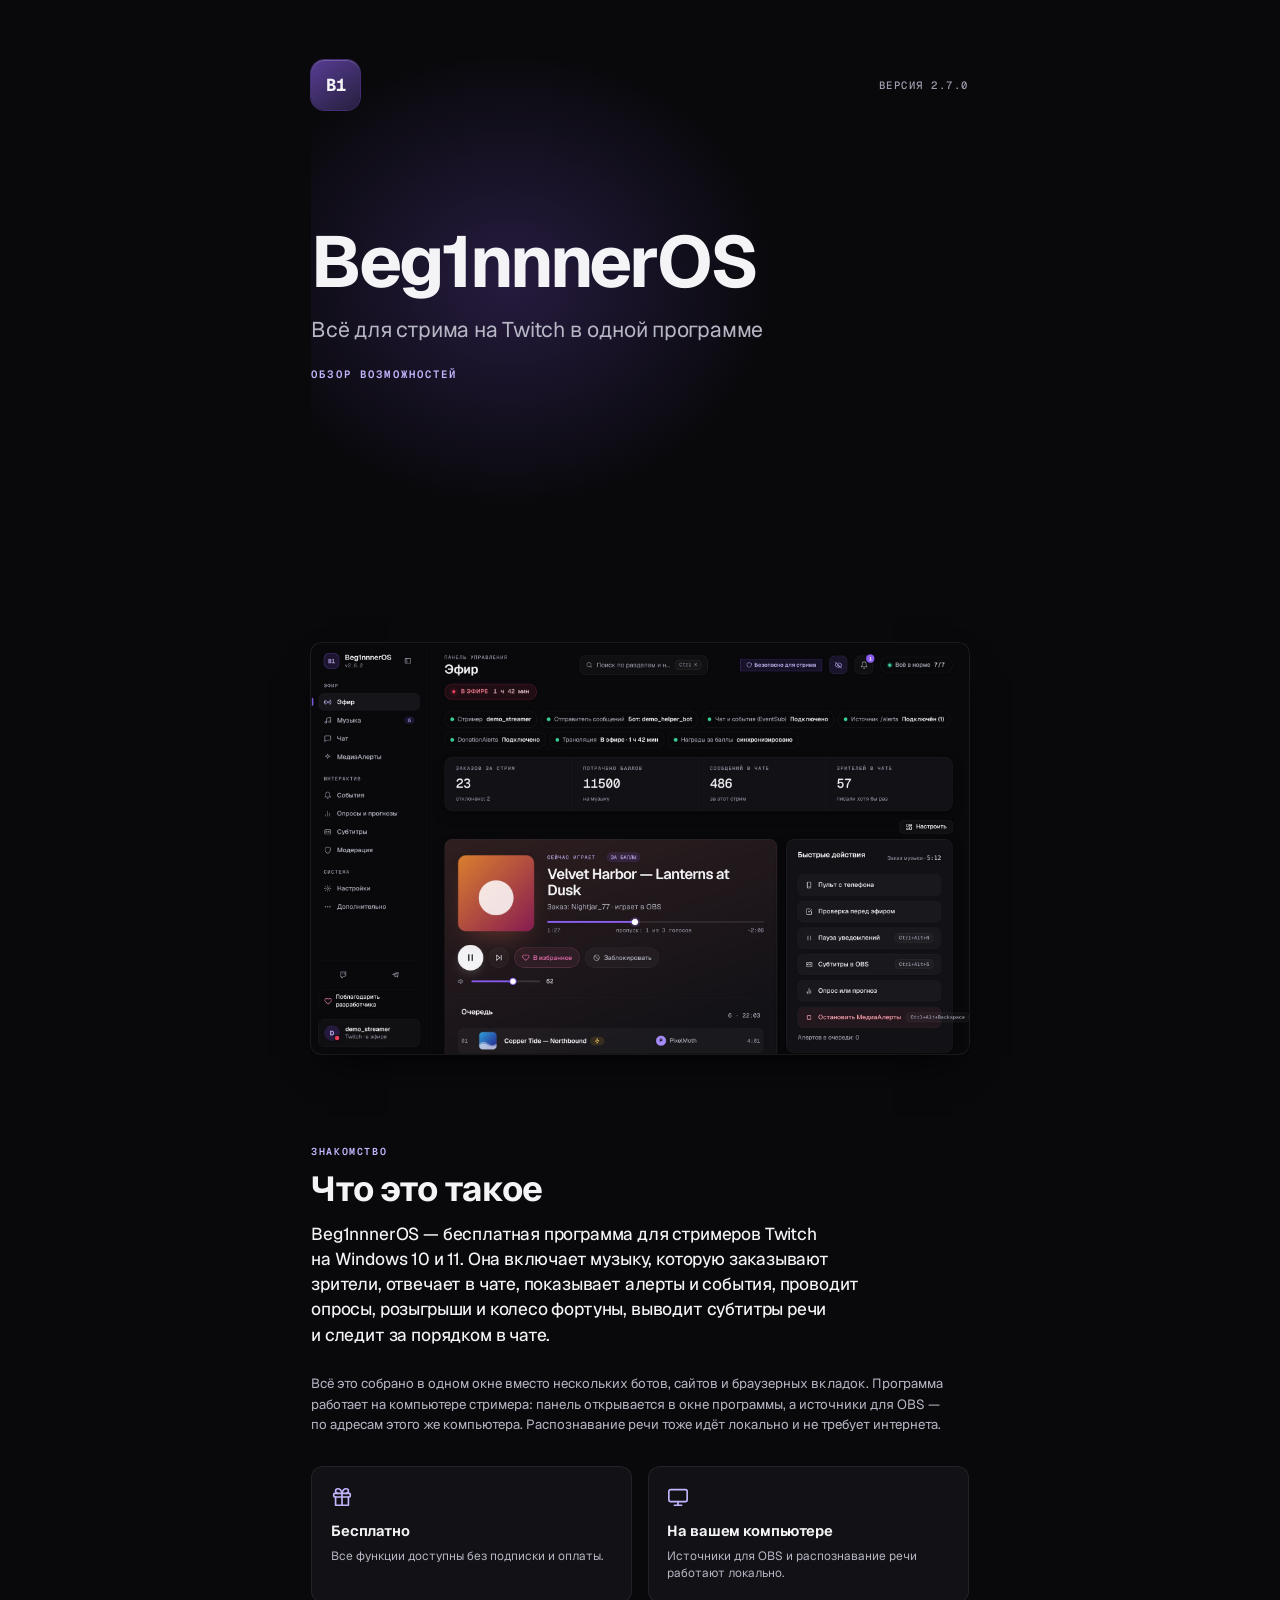
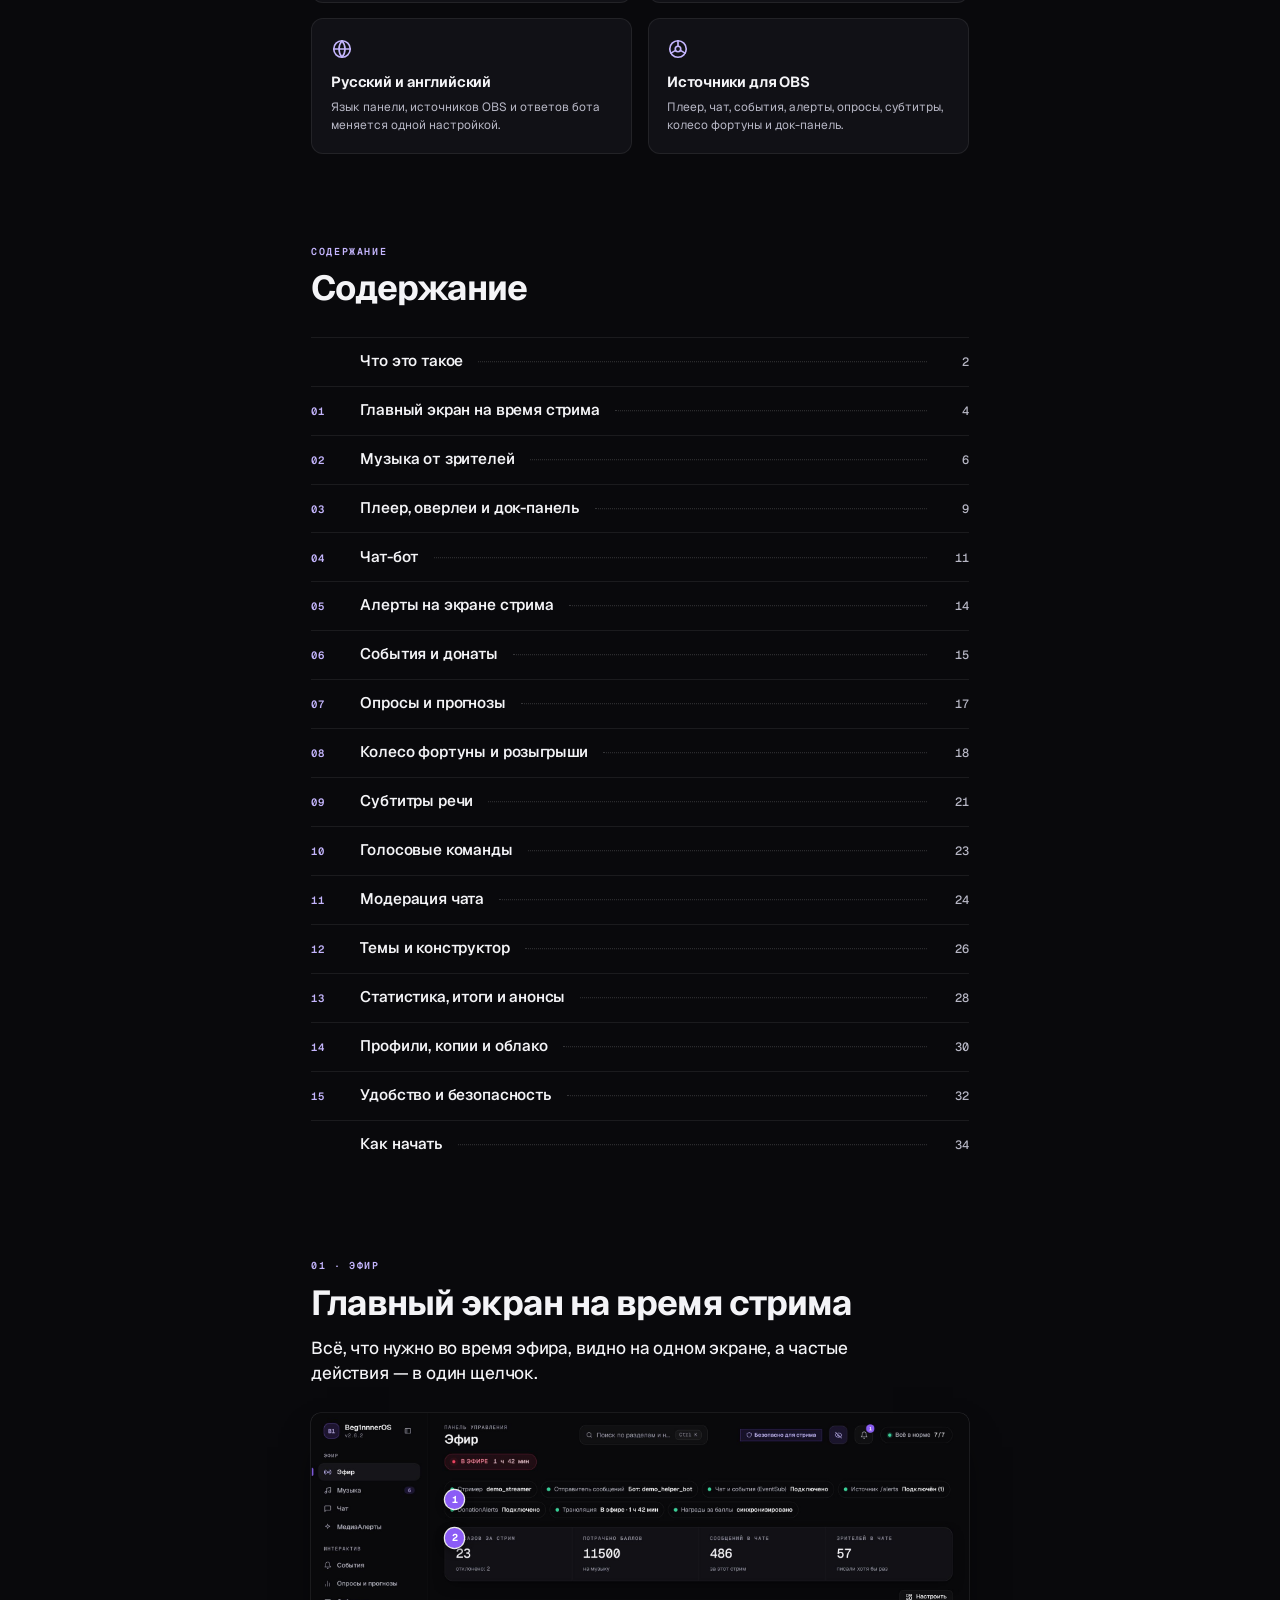
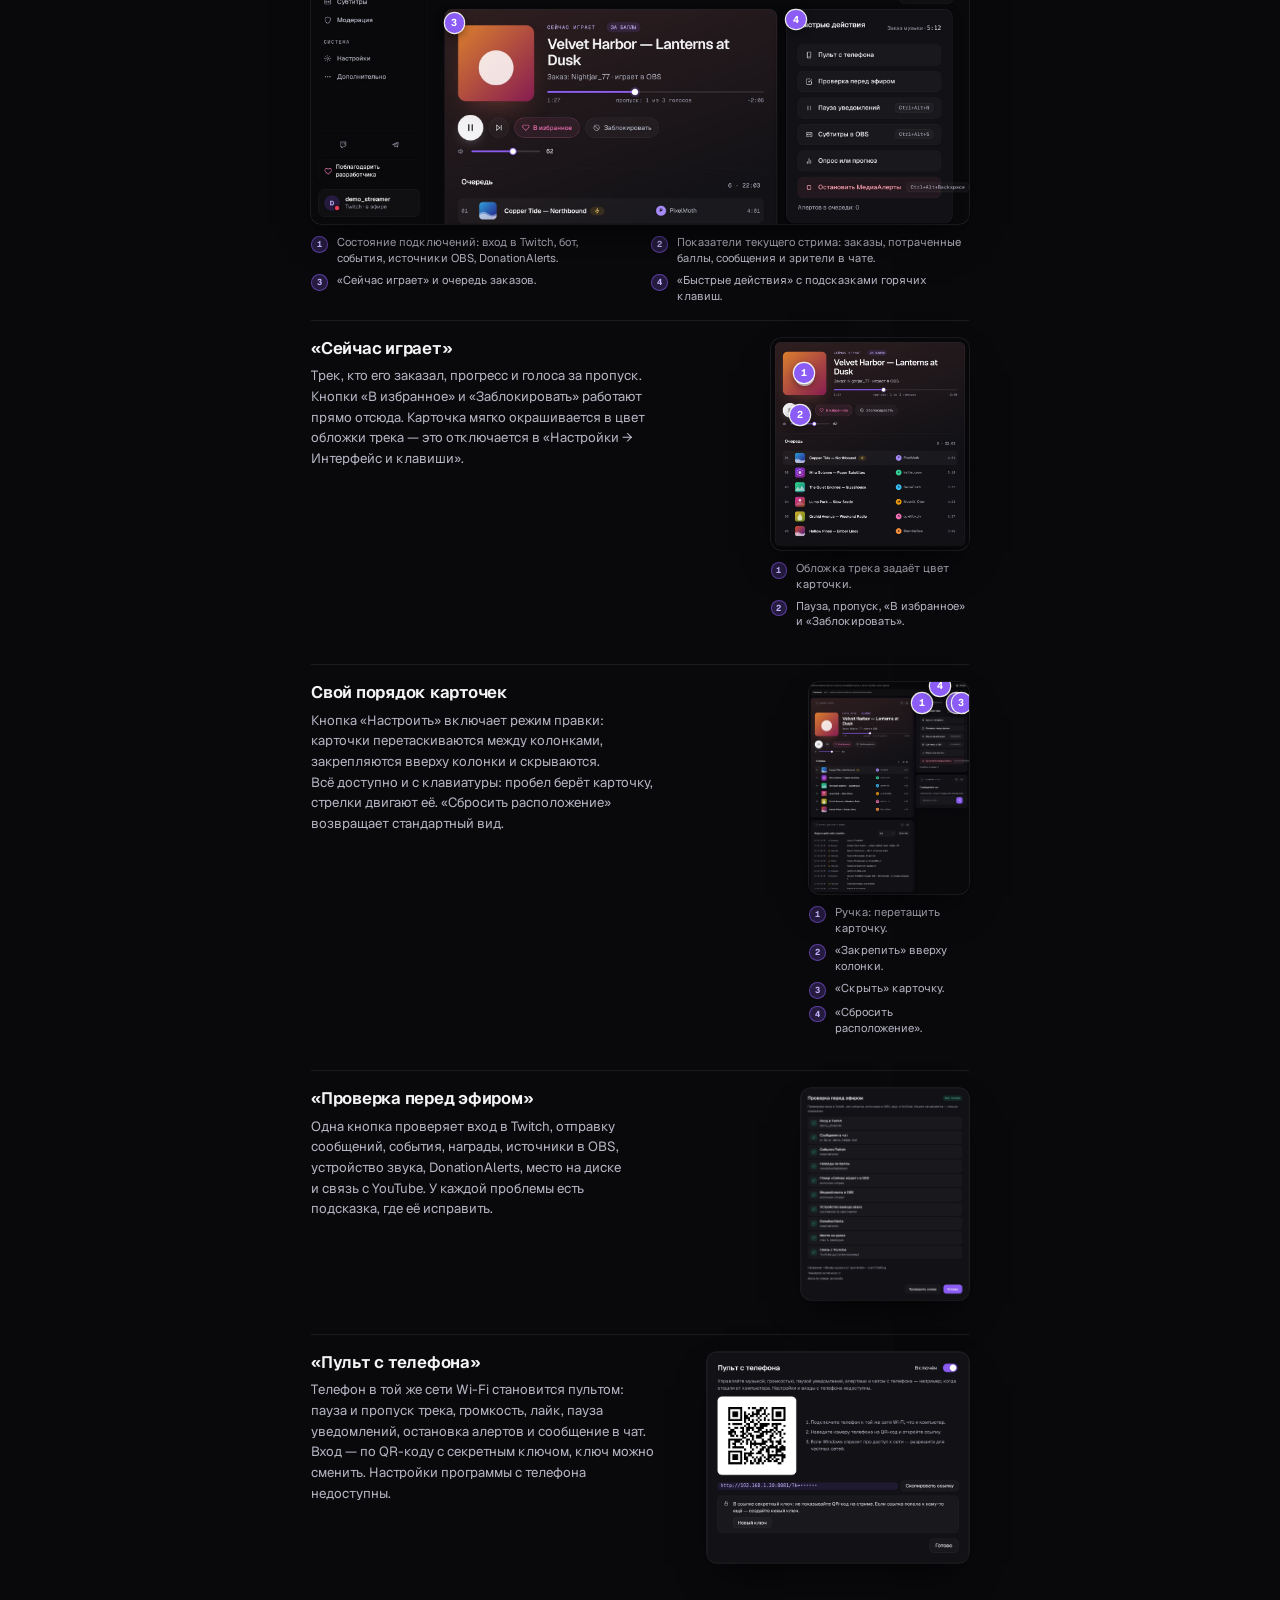
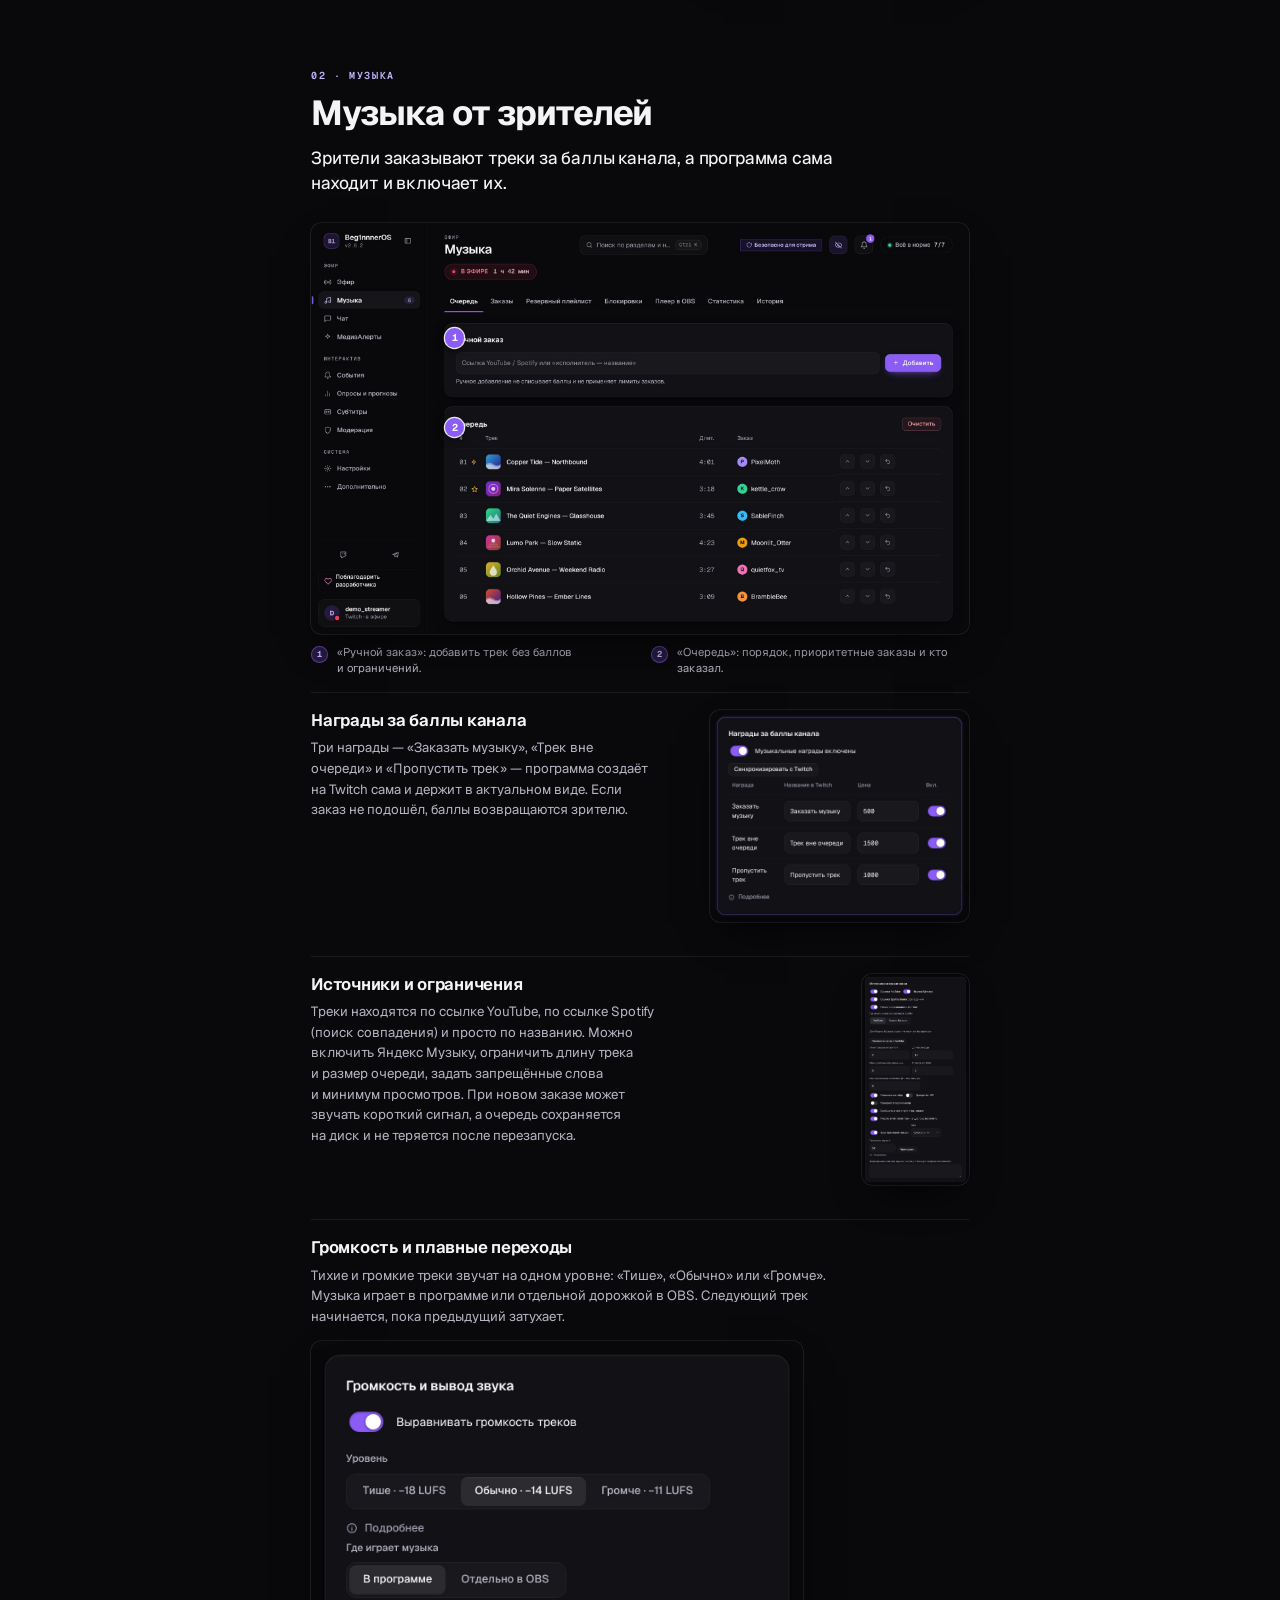
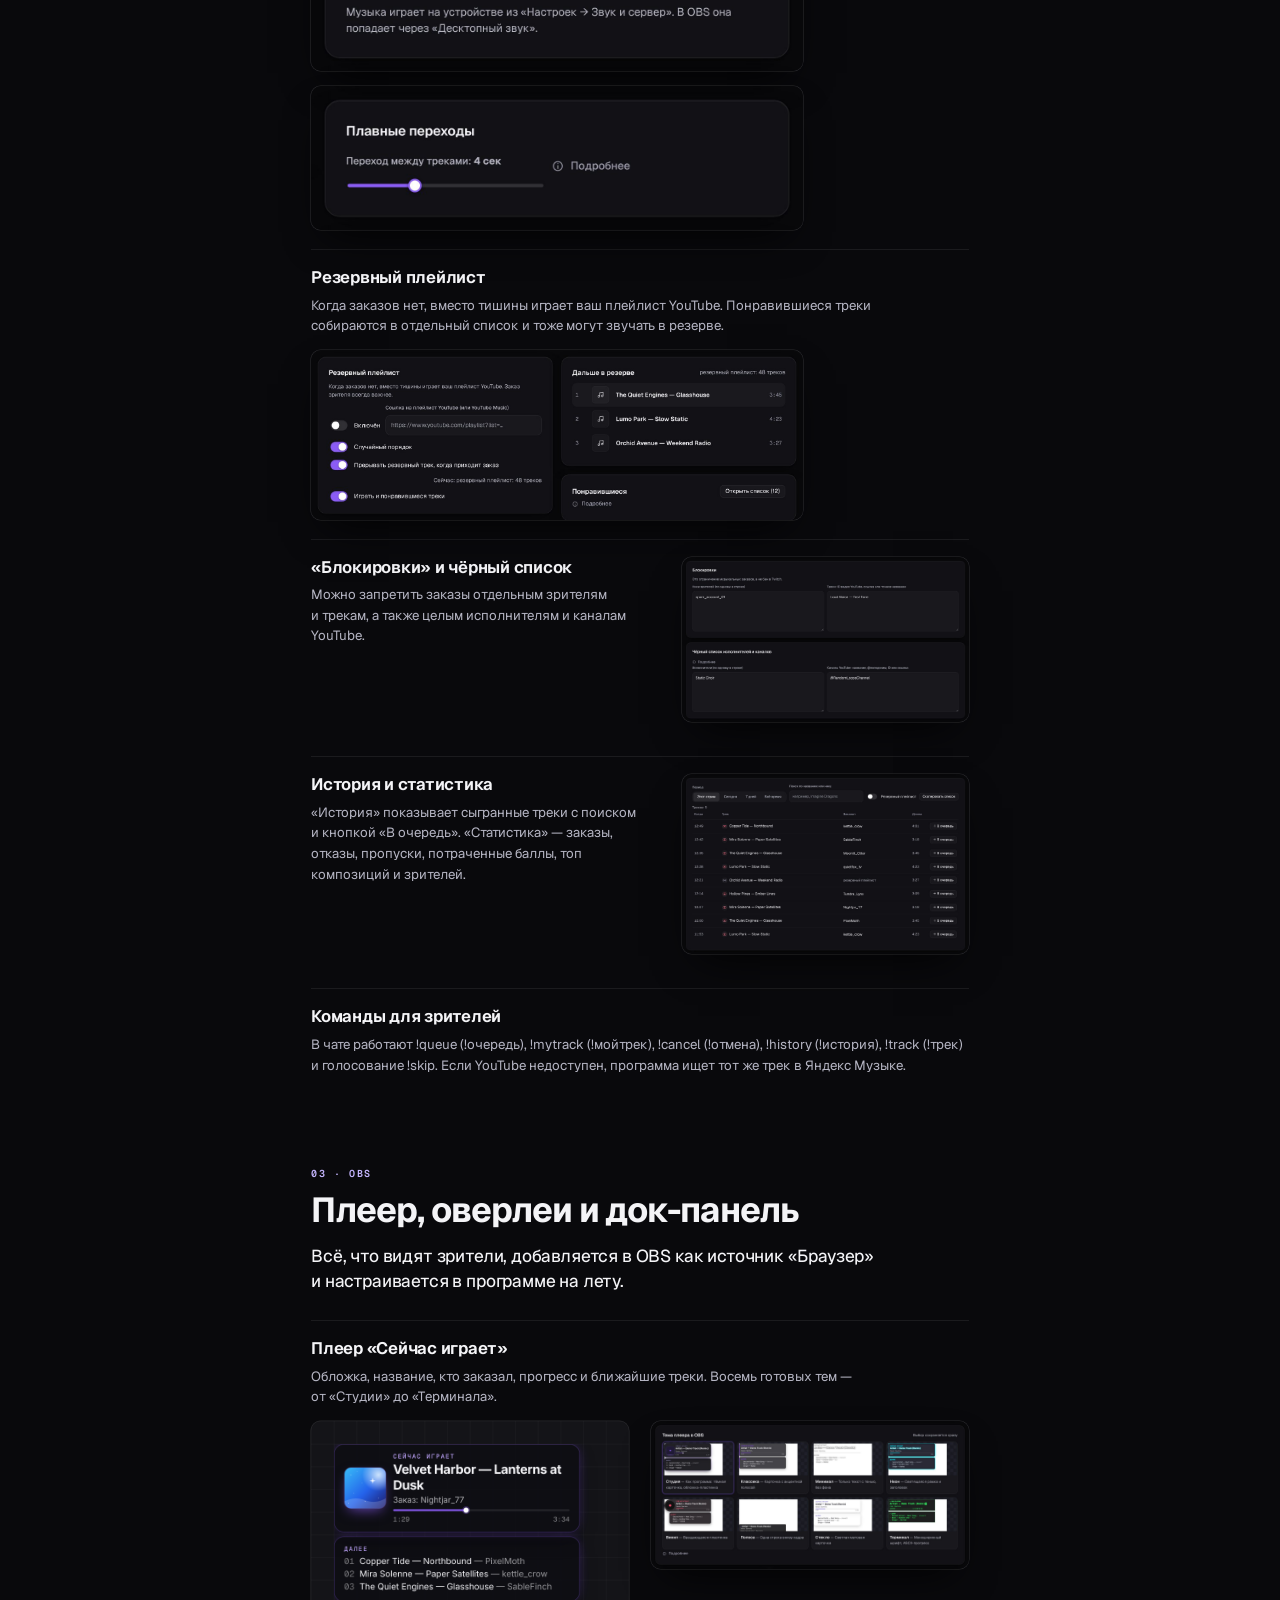
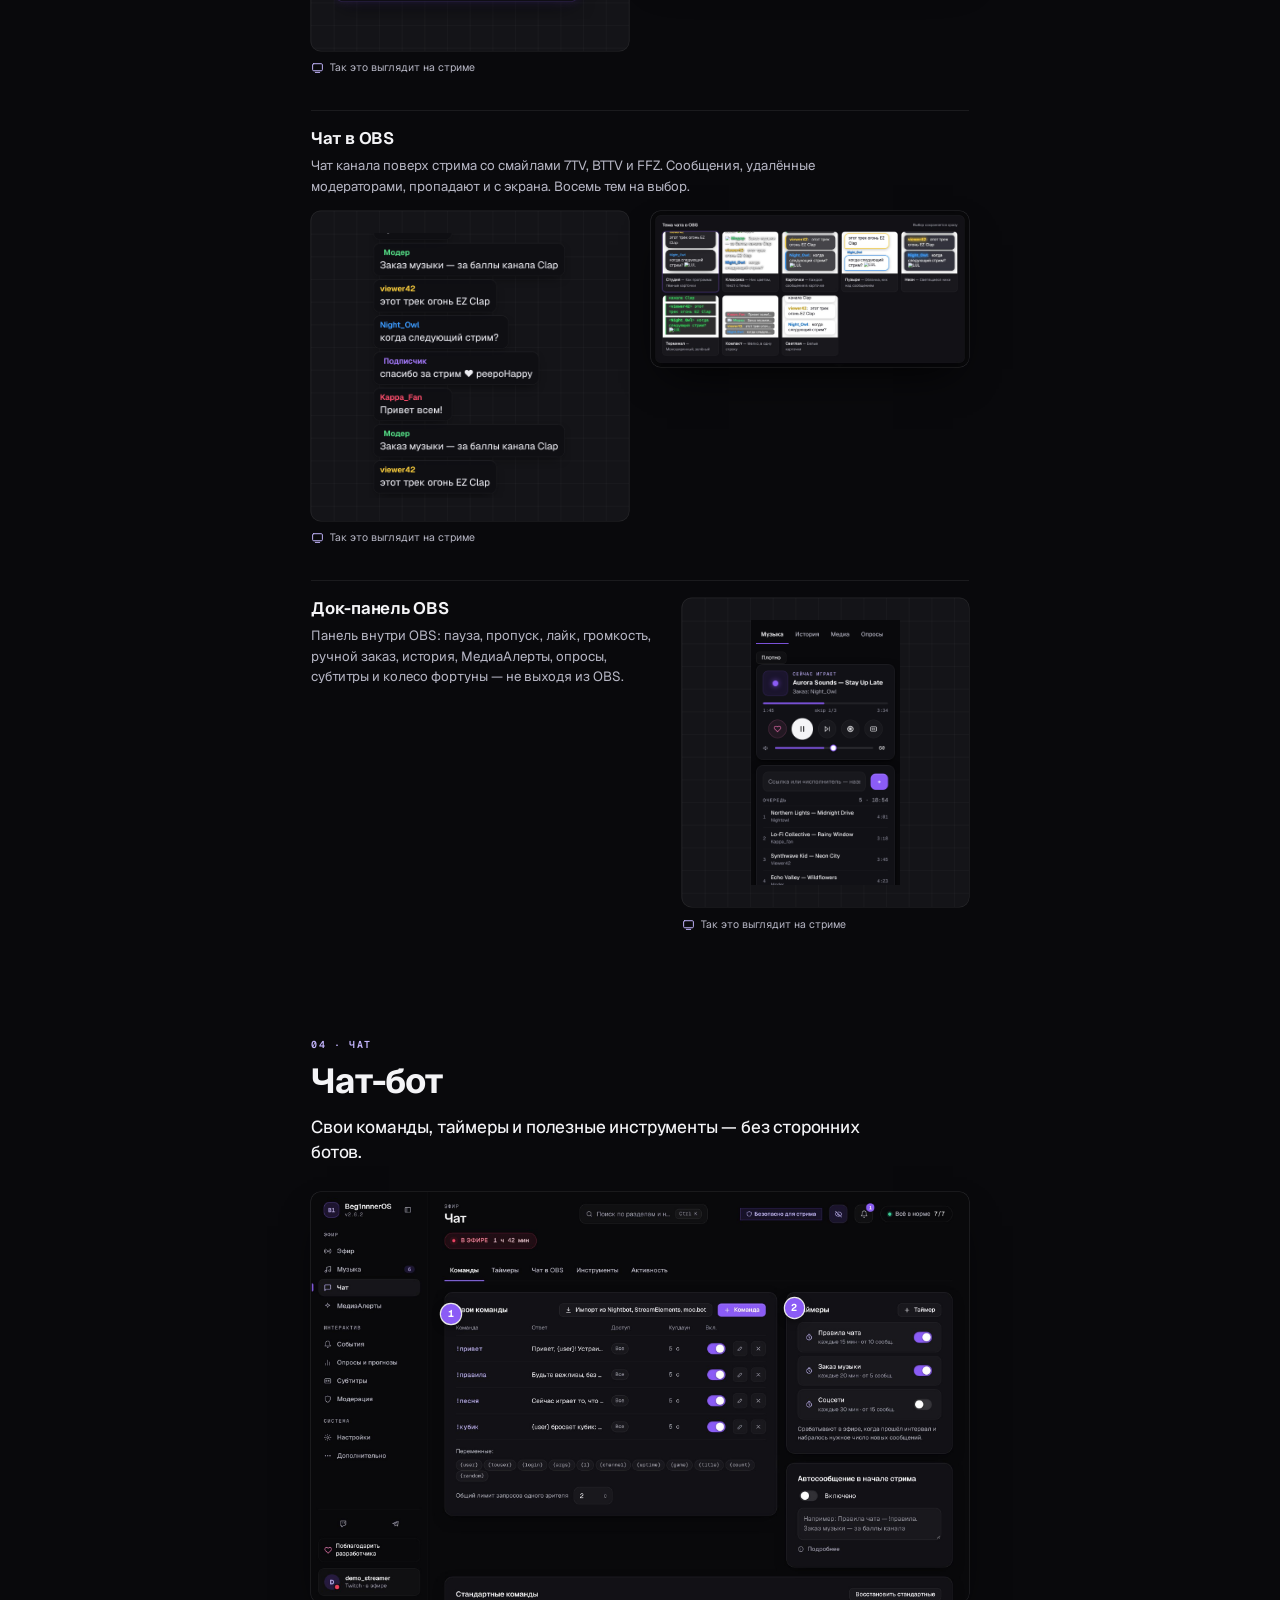
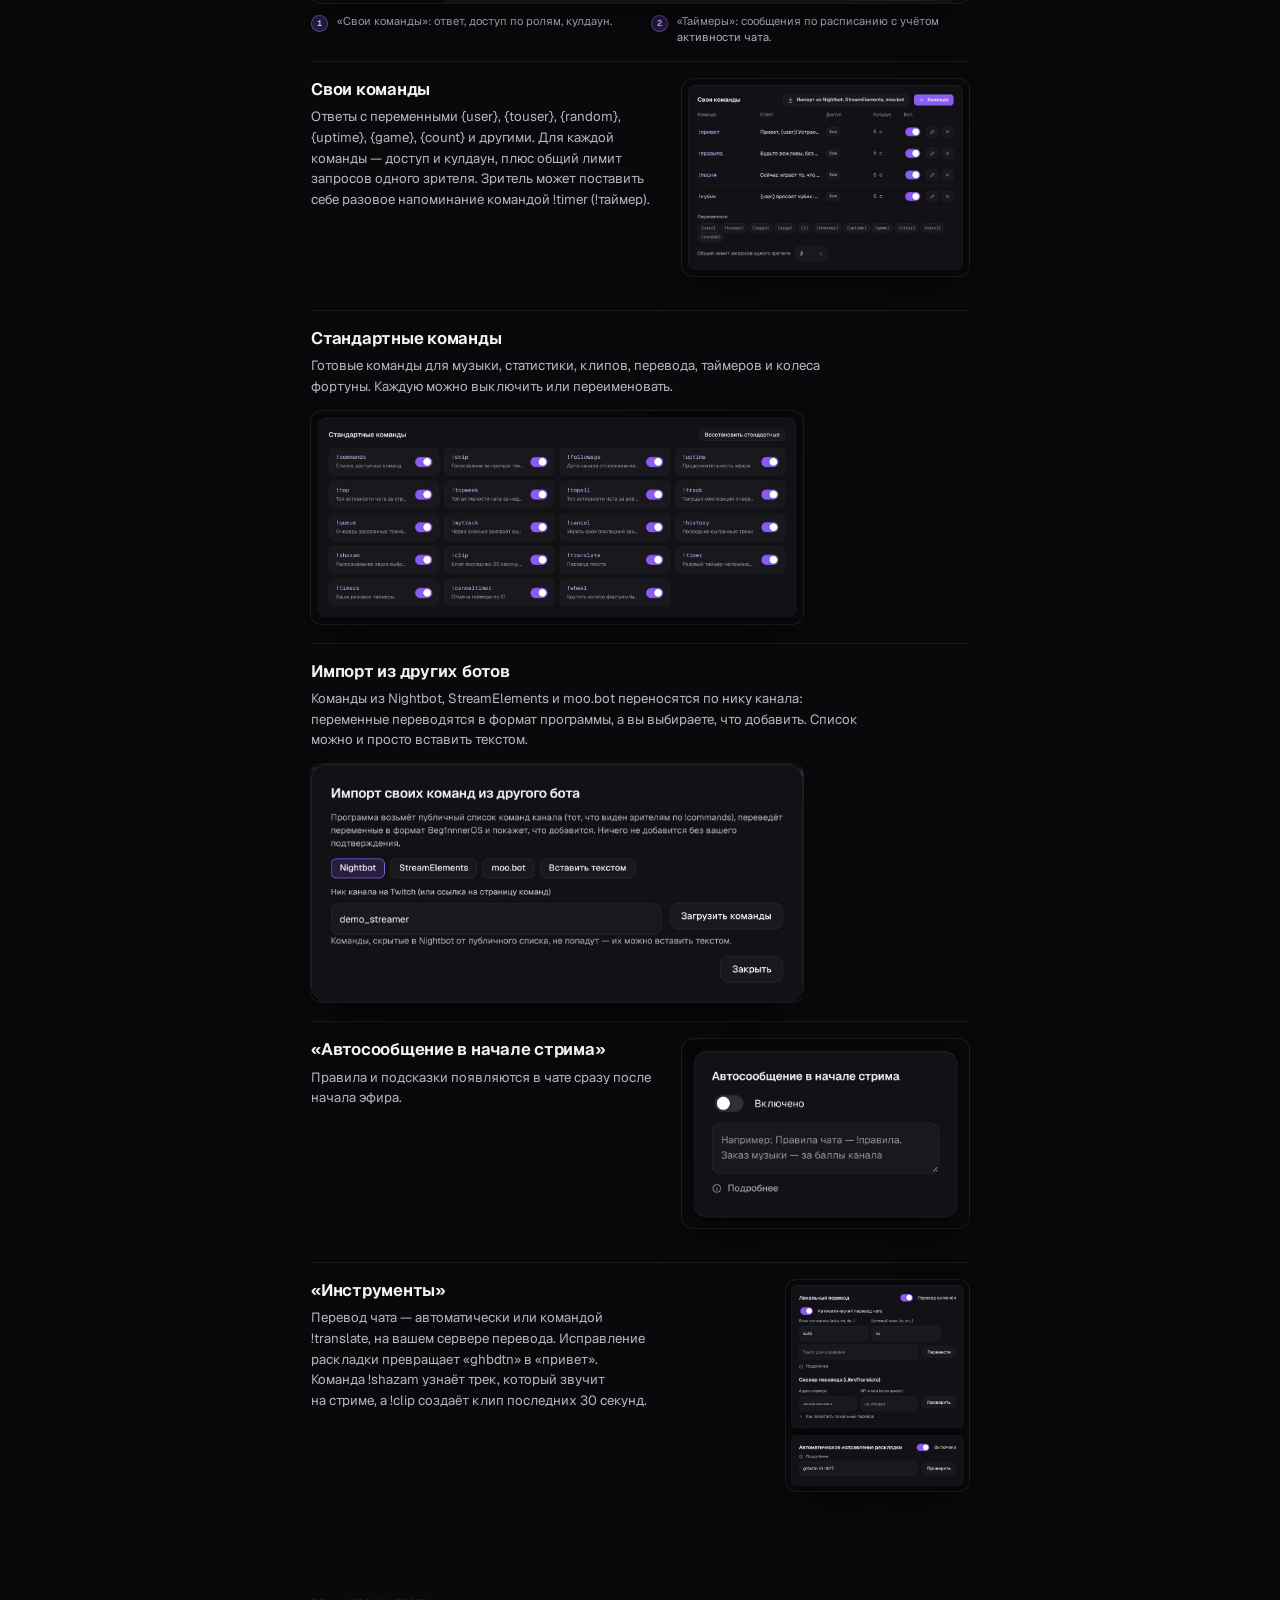
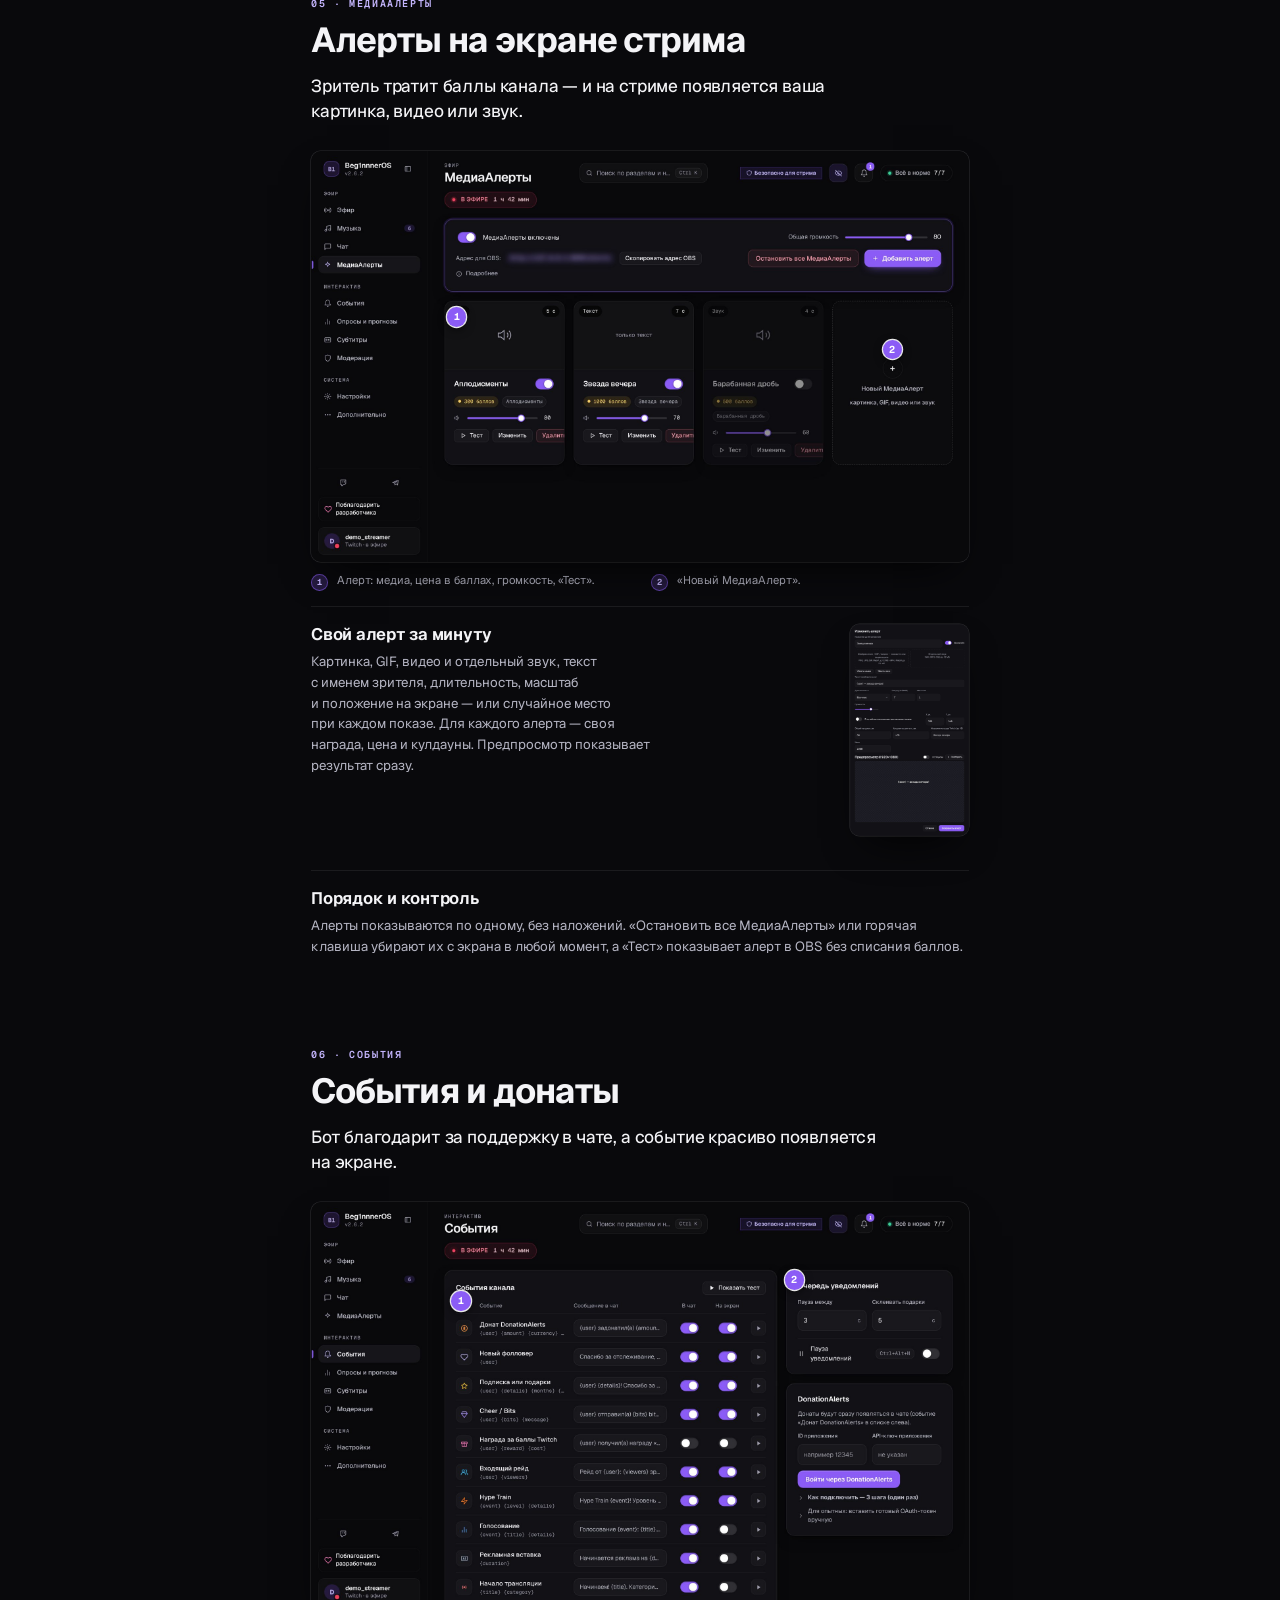
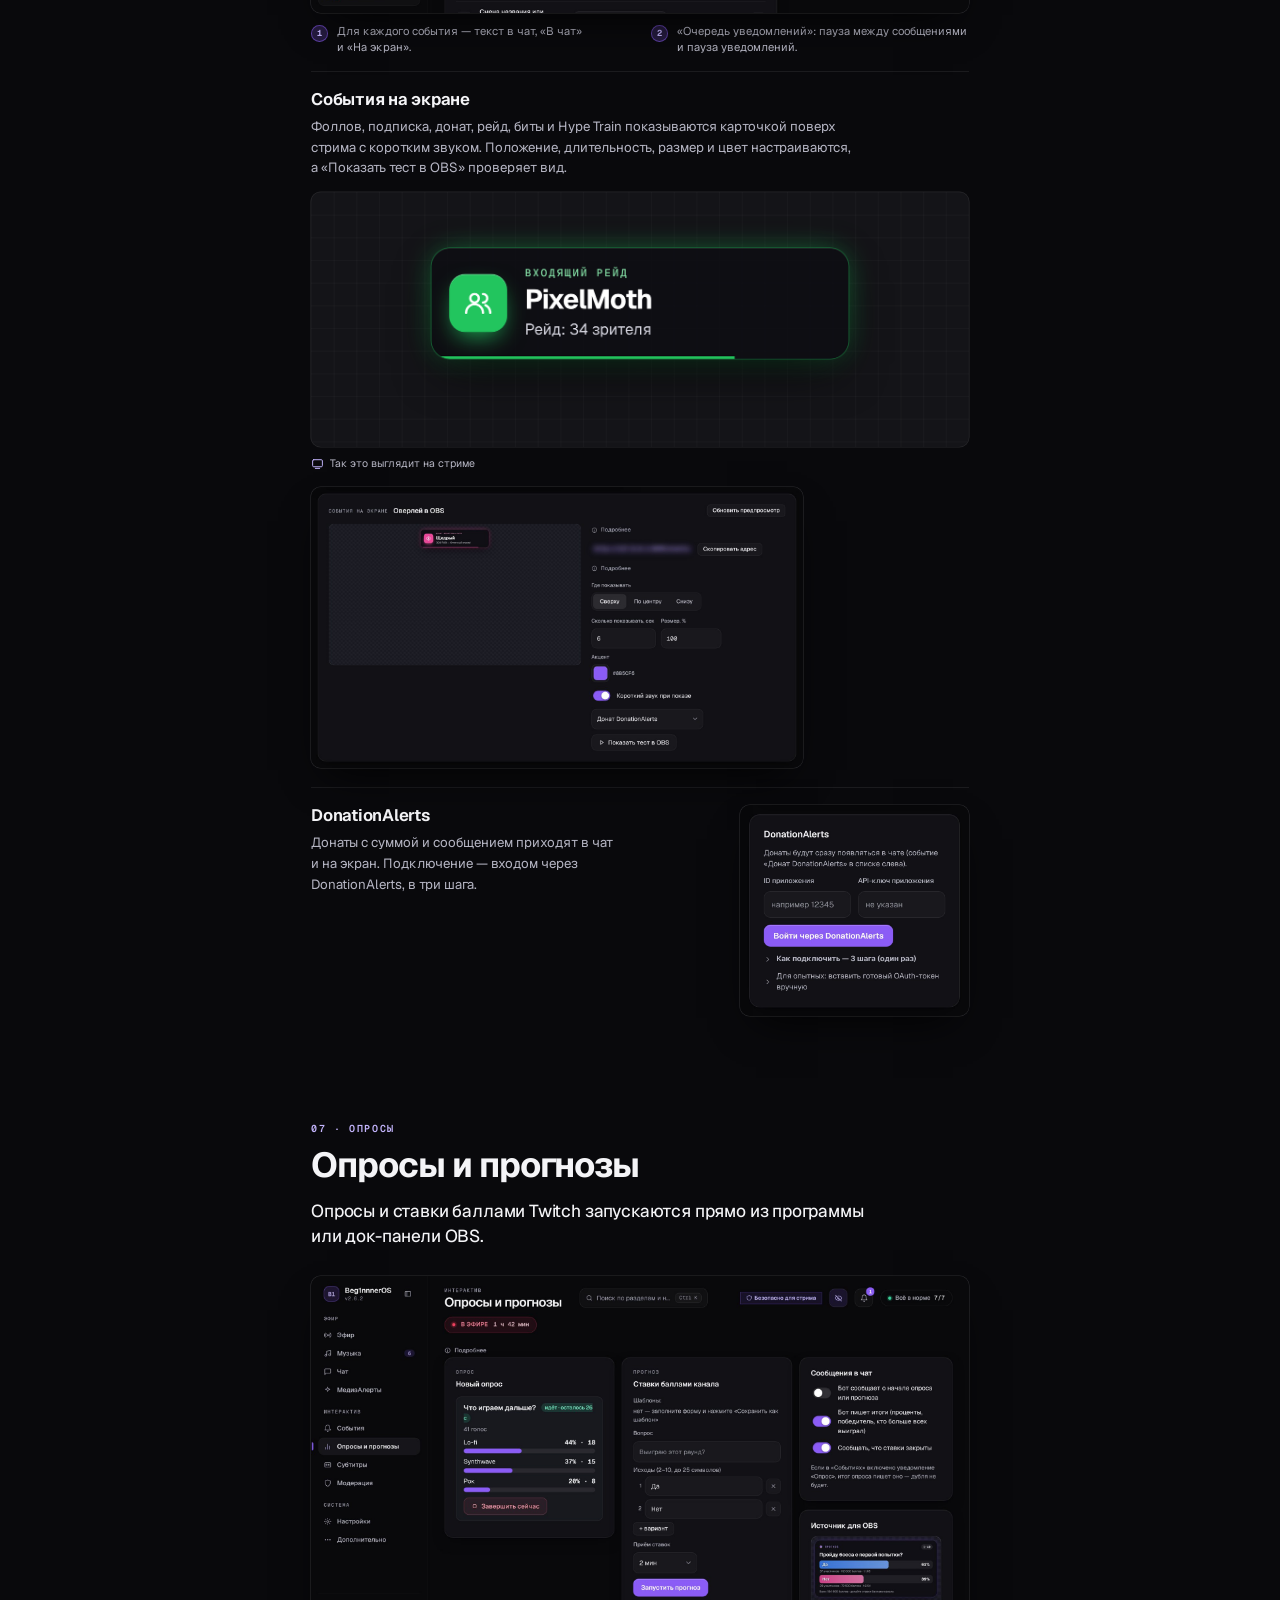
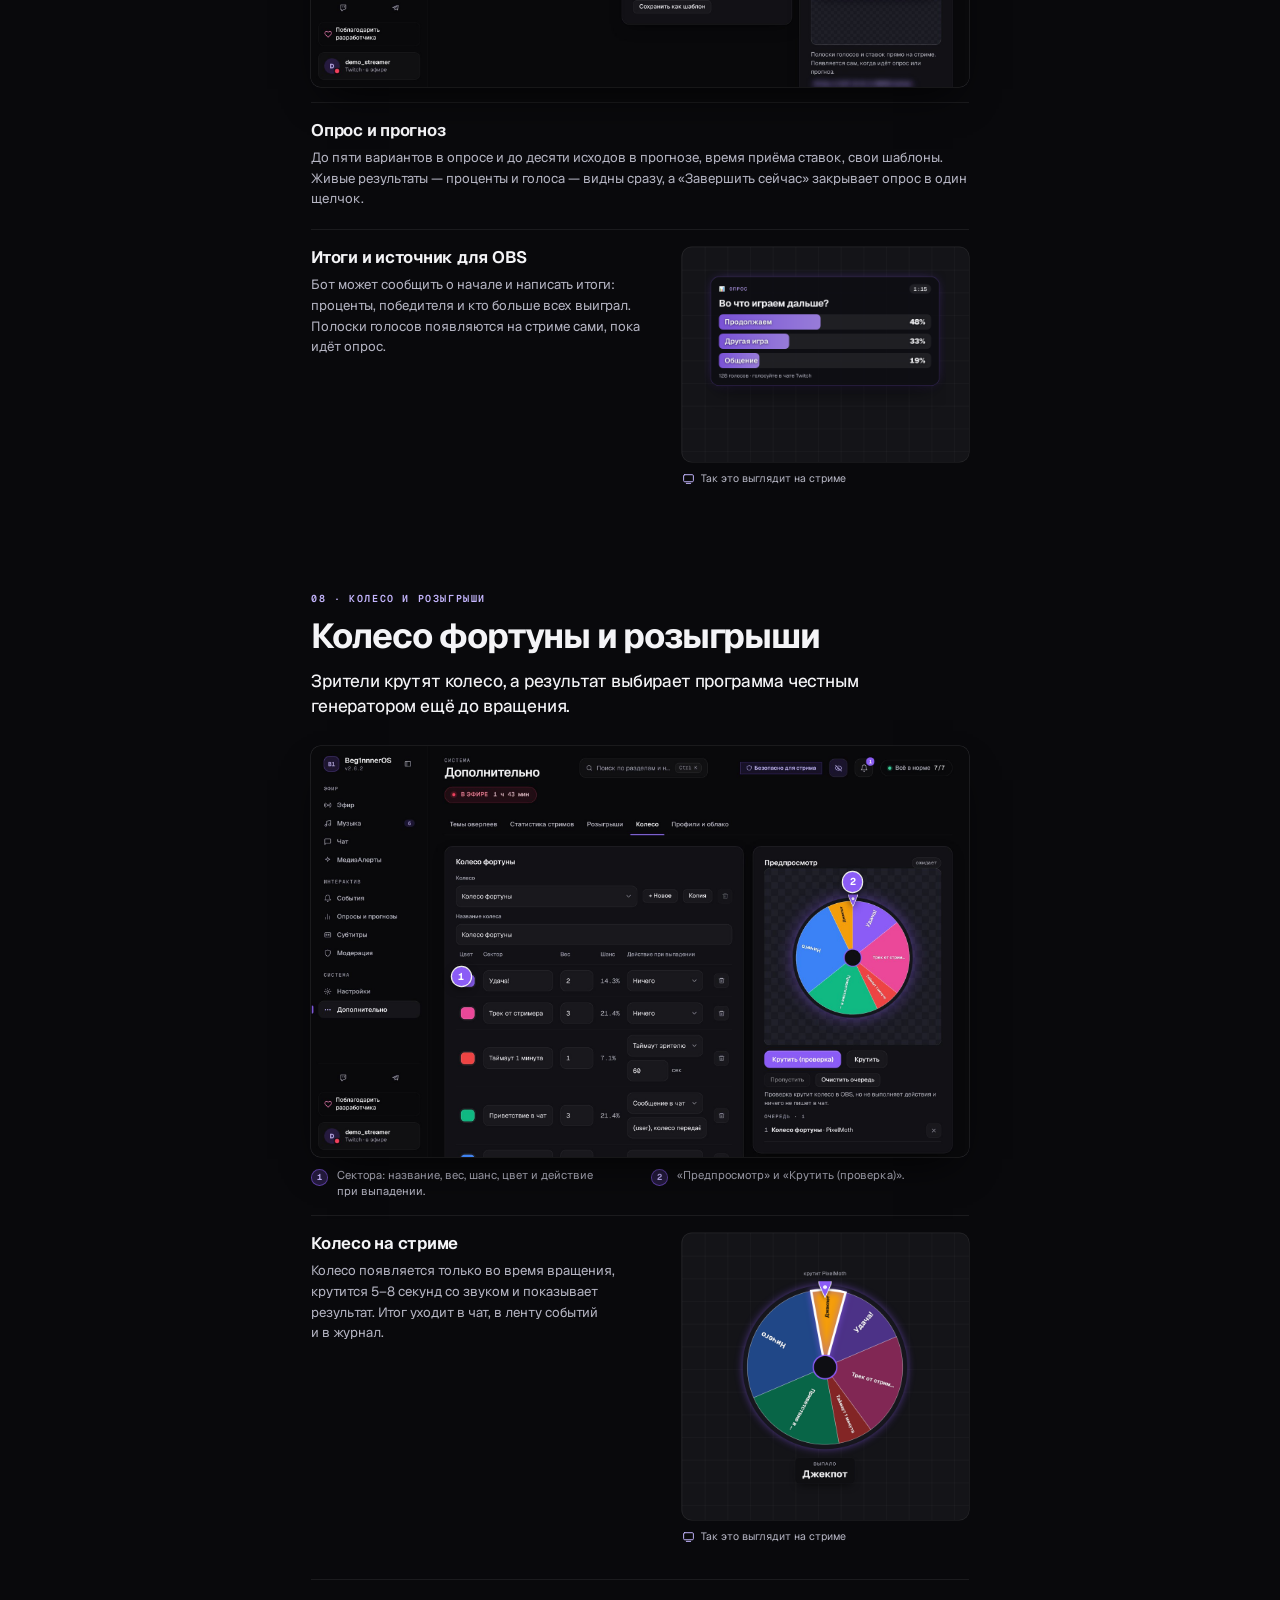
==== commit 81c84b67: "Версия 2.7.0 Co-Authored-By: Claude Opus 5.5 <noreply@anthropic.com> Claude-Session: https://claude." ====
--- a/docs/overview/index.html
+++ b/docs/overview/index.html
@@ -4,7 +4,7 @@
 <link rel="stylesheet" href="assets/overview.css"></head>
 <body>
 <section class="cover" id="cover">
-  <div class="cv-top"><span class="mark">B1</span><span class="cv-ver">Версия 2.6.2</span></div>
+  <div class="cv-top"><span class="mark">B1</span><span class="cv-ver">Версия 2.7.0</span></div>
   <h1 class="cv-title">Beg1nnnerOS</h1><p class="cv-sub">Всё для стрима на Twitch в одной программе</p>
   <p class="cv-kicker">ОБЗОР ВОЗМОЖНОСТЕЙ</p>
   <div class="cv-shot"><figure class="screen " style="--r:1.600"><div class="shot"><img src="assets/img/s-live.jpg" alt="s-live"></div></figure></div>
@@ -28,5 +28,5 @@
 <section class="chapter" id="comfort"><p class="eyebrow">15 · УДОБСТВО</p><h1>Удобство и безопасность</h1><p class="lead">Мелочи, которые экономят время и берегут секреты на стриме.</p><div class="feat keep"><div class="ft"><h2>«Безопасно для стрима»</h2><p>Один щелчок по глазу в шапке — и ключи, токены, адреса для OBS, пути к папкам и QR-коды скрыты. Поля показываются точками, а кнопки «Скопировать» по-прежнему копируют настоящее значение. Режим запоминается.</p></div><figure class="frag " style="--r:11.010"><div class="shot"><img src="assets/img/f-safe-top.jpg" alt="f-safe-top"></div></figure><figure class="frag " style="--r:6.446"><div class="shot"><img src="assets/img/f-safe-alerts.jpg" alt="f-safe-alerts"></div></figure></div><div class="feat side"><div class="ft"><h2>Поиск по программе</h2><p>Ctrl+K находит любой раздел, вкладку или настройку и сразу открывает её. Там же — быстрые действия.</p></div><div class="fi"><figure class="frag " style="--r:1.492"><div class="shot"><img src="assets/img/f-cmdk.jpg" alt="f-cmdk"></div></figure></div></div><div class="feat side"><div class="ft"><h2>Горячие клавиши</h2><p>Пауза и пропуск музыки, лайк, субтитры, остановка алертов, пауза уведомлений, колесо фортуны и режим «Безопасно для стрима» — из любой программы, пока запущена Beg1nnnerOS.</p></div><div class="fi"><figure class="frag " style="--r:1.406"><div class="shot"><img src="assets/img/f-hotkeys.jpg" alt="f-hotkeys"></div></figure></div></div><div class="feat keep"><div class="ft"><h2>Уведомления и обновления</h2><p>Колокольчик в шапке хранит все сообщения, чтобы ничего не пропустить во время эфира. Новая версия ставится в один щелчок, настройки сохраняются. Если что-то пошло не так, «Сохранить отчёт об ошибке» соберёт журнал для разработчика.</p></div><div class="pair"><figure class="frag " style="--r:1.845"><div class="shot"><img src="assets/img/f-notifs.jpg" alt="f-notifs"></div></figure><figure class="frag " style="--r:1.715"><div class="shot"><img src="assets/img/f-about.jpg" alt="f-about"></div></figure></div></div><div class="feat text"><h2>«Показать на примере»</h2><p>Пример заполняет панель вымышленными треками, заказами, событиями и опросом. Ничего не сохраняется и никуда не отправляется — удобно посмотреть программу до входа в Twitch.</p></div></section>
 <section class="chapter" id="start"><p class="eyebrow">НАЧАЛО</p><h1>Как начать</h1><p class="lead">От установки до первого стрима — несколько минут.</p><ol class="steps"><li><span class="sn">1</span><div><h2>Установите программу</h2><p>Скачайте установщик для Windows 10 или 11 со страницы релизов и запустите его. Программа сама предложит обновиться, когда выйдет новая версия.</p></div></li><li><span class="sn">2</span><div><h2>Войдите через Twitch</h2><p>Мастер первого запуска попросит подтвердить код на twitch.tv/activate — ключи вводить не нужно.</p><figure class="frag " style="--r:2.099"><div class="shot"><img src="assets/img/f-wizard-1.jpg" alt="f-wizard-1"></div></figure></div></li><li><span class="sn">3</span><div><h2>Настройте бота и музыку</h2><p>Выберите, от чьего имени писать в чат, проверьте связь с YouTube и, если нужно, скачайте модель для субтитров и голосовых команд.</p><figure class="frag " style="--r:1.577"><div class="shot"><img src="assets/img/f-wizard-speech.jpg" alt="f-wizard-speech"></div></figure></div></li><li><span class="sn">4</span><div><h2>Добавьте источники в OBS</h2><p>В OBS: «Источники» → «+» → «Браузер» и адрес из программы. Индикатор загорится зелёным, когда источник откроется.</p><figure class="frag " style="--r:1.696"><div class="shot"><img src="assets/img/f-wizard-obs.jpg" alt="f-wizard-obs"></div></figure></div></li></ol></section>
 <section class="back" id="back"><span class="mark big">B1</span><h1>Beg1nnnerOS</h1><p class="cv-sub">Всё для стрима на Twitch в одной программе</p>
-  <ul class="contacts"><li><svg class="ic" width="22" height="22" viewBox="0 0 24 24" fill="none" stroke="currentColor" stroke-width="1.8" stroke-linecap="round" stroke-linejoin="round" aria-hidden="true"><path d="M21 15v4a2 2 0 0 1-2 2H5a2 2 0 0 1-2-2v-4M7 10l5 5 5-5M12 15V3"/></svg><div><span class="lb">Скачать</span><a href="https://github.com/beg1nnner/Beg1nnnerOS/releases/latest">github.com/beg1nnner/Beg1nnnerOS/releases/latest</a></div></li><li><svg class="ic" width="22" height="22" viewBox="0 0 24 24" fill="none" stroke="currentColor" stroke-width="1.8" stroke-linecap="round" stroke-linejoin="round" aria-hidden="true"><path d="M21 4L3 11l6 2 2 6 3-4 5 4z"/><path d="M9 13l9-6"/></svg><div><span class="lb">Идеи и сообщения об ошибках</span><a href="https://t.me/Beg1nnner">Telegram: @Beg1nnner</a></div></li><li><svg class="ic" width="22" height="22" viewBox="0 0 24 24" fill="none" stroke="currentColor" stroke-width="1.8" stroke-linecap="round" stroke-linejoin="round" aria-hidden="true"><path d="M4 3h16v11l-5 5h-4l-3 3v-3H4z"/><path d="M11 8v4M16 8v4"/></svg><div><span class="lb">Канал разработчика</span><a href="https://www.twitch.tv/beg1nnner">twitch.tv/beg1nnner</a></div></li><li><svg class="ic" width="22" height="22" viewBox="0 0 24 24" fill="none" stroke="currentColor" stroke-width="1.8" stroke-linecap="round" stroke-linejoin="round" aria-hidden="true"><path d="M20.8 4.6a5.5 5.5 0 0 0-7.8 0L12 5.7l-1-1.1a5.5 5.5 0 0 0-7.8 7.8L12 21l8.8-8.6a5.5 5.5 0 0 0 0-7.8z"/></svg><div><span class="lb">Поблагодарить разработчика</span><a href="https://www.donationalerts.com/r/beginner24">donationalerts.com/r/beginner24</a></div></li></ul><p class="fine">Версия 2.6.2. Все данные на скриншотах вымышленные.</p></section>
+  <ul class="contacts"><li><svg class="ic" width="22" height="22" viewBox="0 0 24 24" fill="none" stroke="currentColor" stroke-width="1.8" stroke-linecap="round" stroke-linejoin="round" aria-hidden="true"><path d="M21 15v4a2 2 0 0 1-2 2H5a2 2 0 0 1-2-2v-4M7 10l5 5 5-5M12 15V3"/></svg><div><span class="lb">Скачать</span><a href="https://github.com/beg1nnner/Beg1nnnerOS/releases/latest">github.com/beg1nnner/Beg1nnnerOS/releases/latest</a></div></li><li><svg class="ic" width="22" height="22" viewBox="0 0 24 24" fill="none" stroke="currentColor" stroke-width="1.8" stroke-linecap="round" stroke-linejoin="round" aria-hidden="true"><path d="M21 4L3 11l6 2 2 6 3-4 5 4z"/><path d="M9 13l9-6"/></svg><div><span class="lb">Идеи и сообщения об ошибках</span><a href="https://t.me/Beg1nnner">Telegram: @Beg1nnner</a></div></li><li><svg class="ic" width="22" height="22" viewBox="0 0 24 24" fill="none" stroke="currentColor" stroke-width="1.8" stroke-linecap="round" stroke-linejoin="round" aria-hidden="true"><path d="M4 3h16v11l-5 5h-4l-3 3v-3H4z"/><path d="M11 8v4M16 8v4"/></svg><div><span class="lb">Канал разработчика</span><a href="https://www.twitch.tv/beg1nnner">twitch.tv/beg1nnner</a></div></li><li><svg class="ic" width="22" height="22" viewBox="0 0 24 24" fill="none" stroke="currentColor" stroke-width="1.8" stroke-linecap="round" stroke-linejoin="round" aria-hidden="true"><path d="M20.8 4.6a5.5 5.5 0 0 0-7.8 0L12 5.7l-1-1.1a5.5 5.5 0 0 0-7.8 7.8L12 21l8.8-8.6a5.5 5.5 0 0 0 0-7.8z"/></svg><div><span class="lb">Поблагодарить разработчика</span><a href="https://www.donationalerts.com/r/beginner24">donationalerts.com/r/beginner24</a></div></li></ul><p class="fine">Версия 2.7.0. Все данные на скриншотах вымышленные.</p></section>
 </body></html>
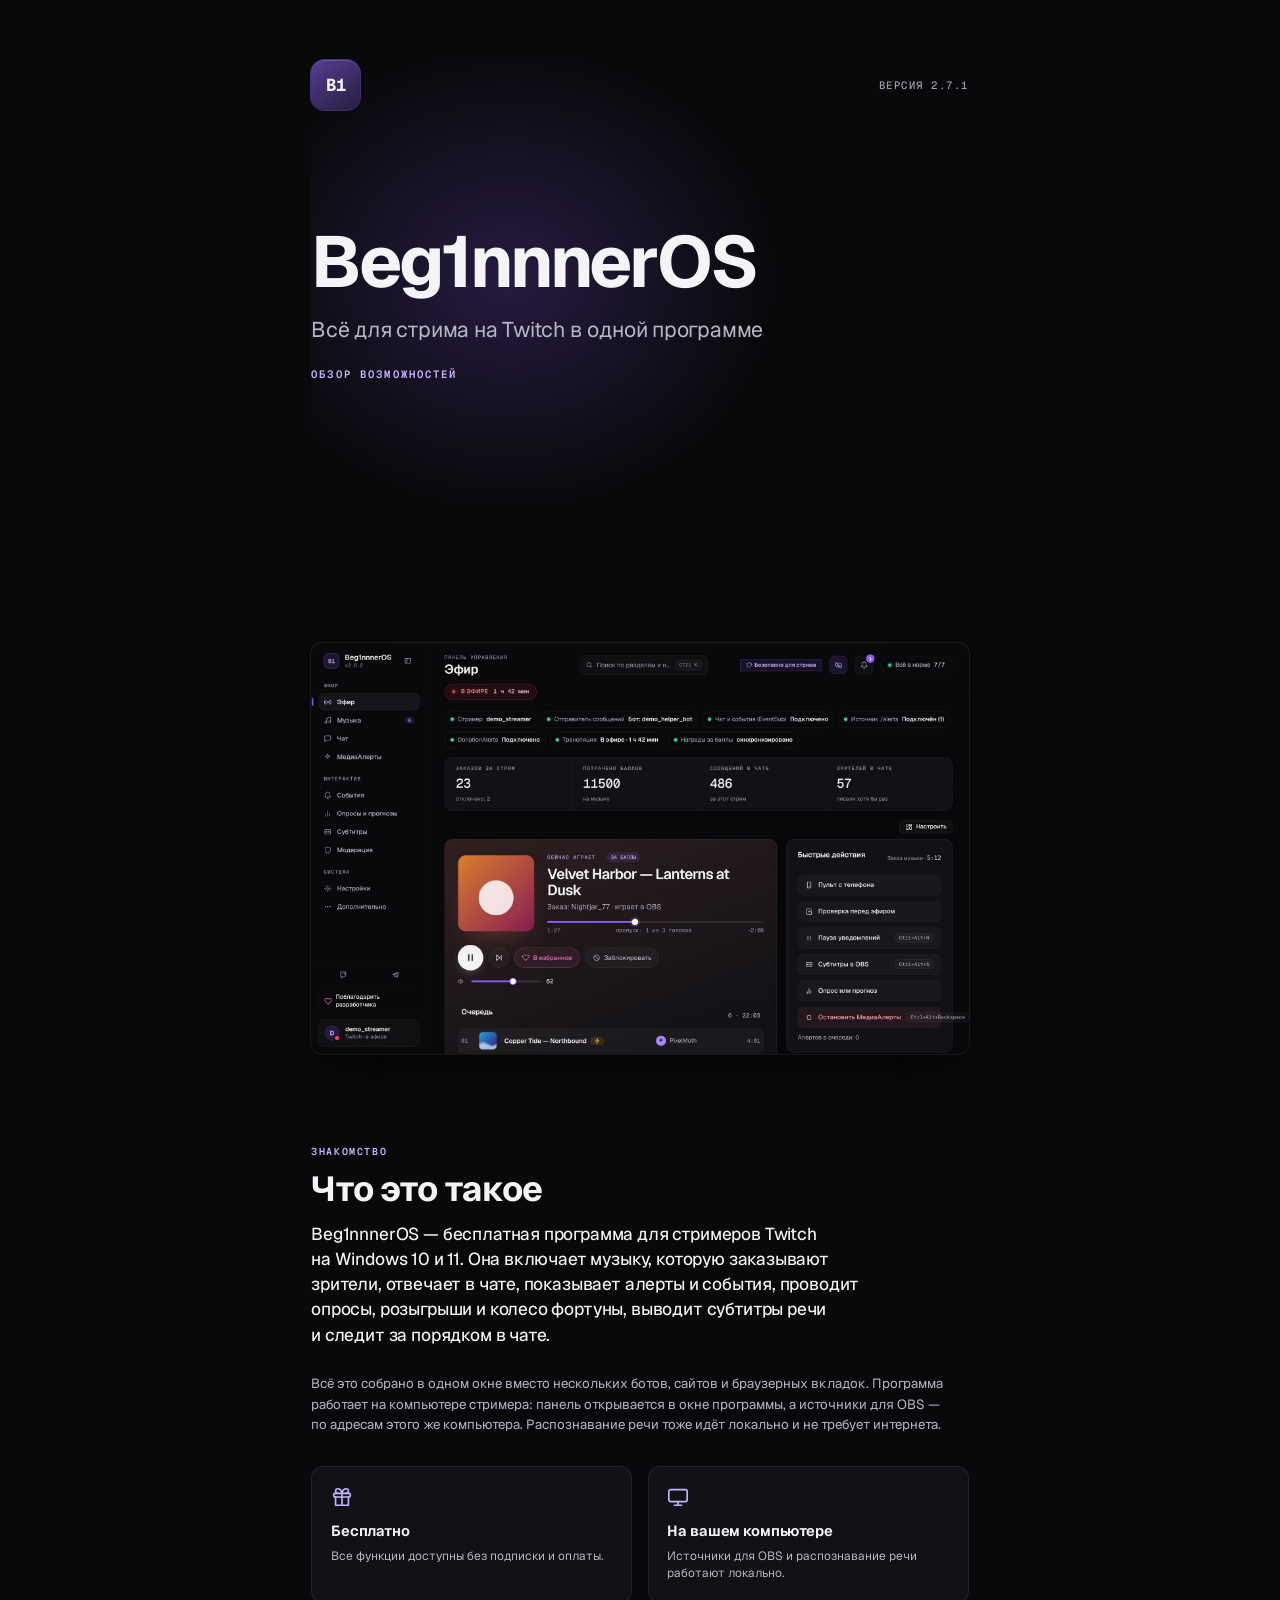
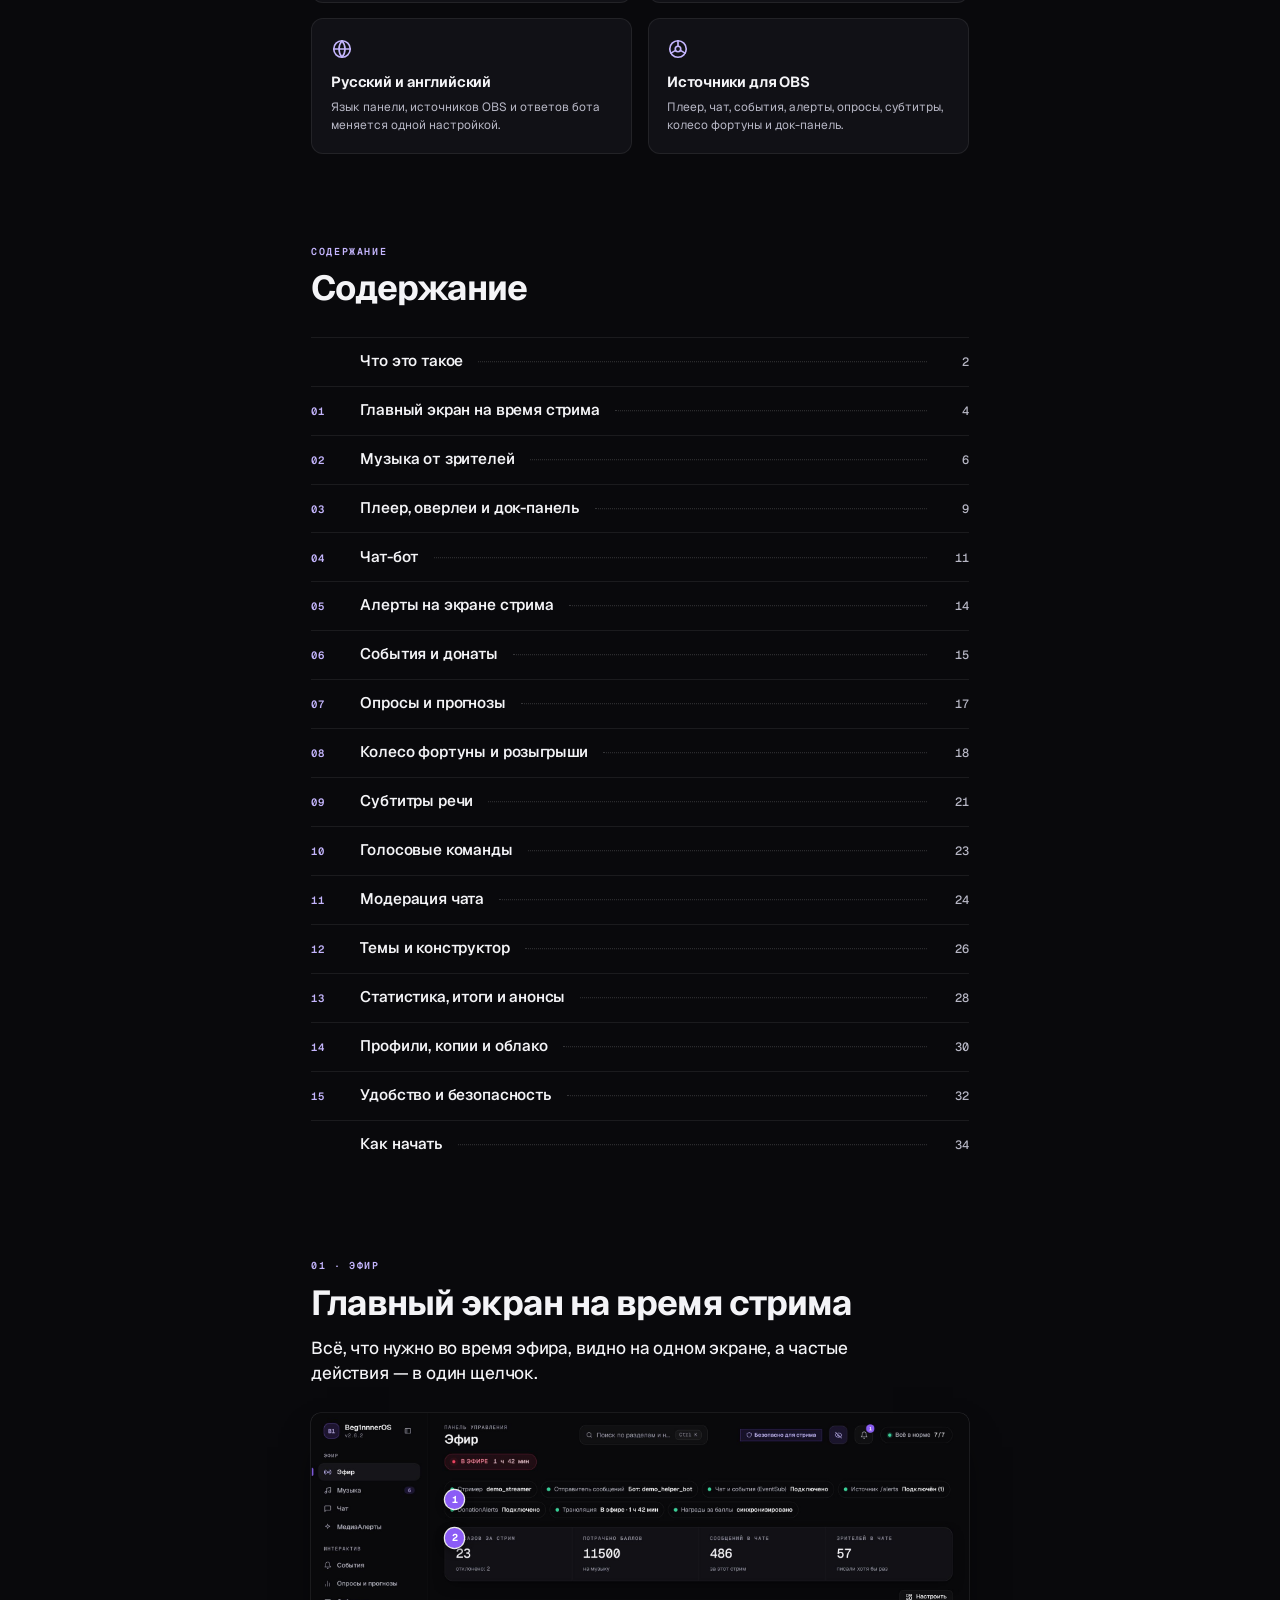
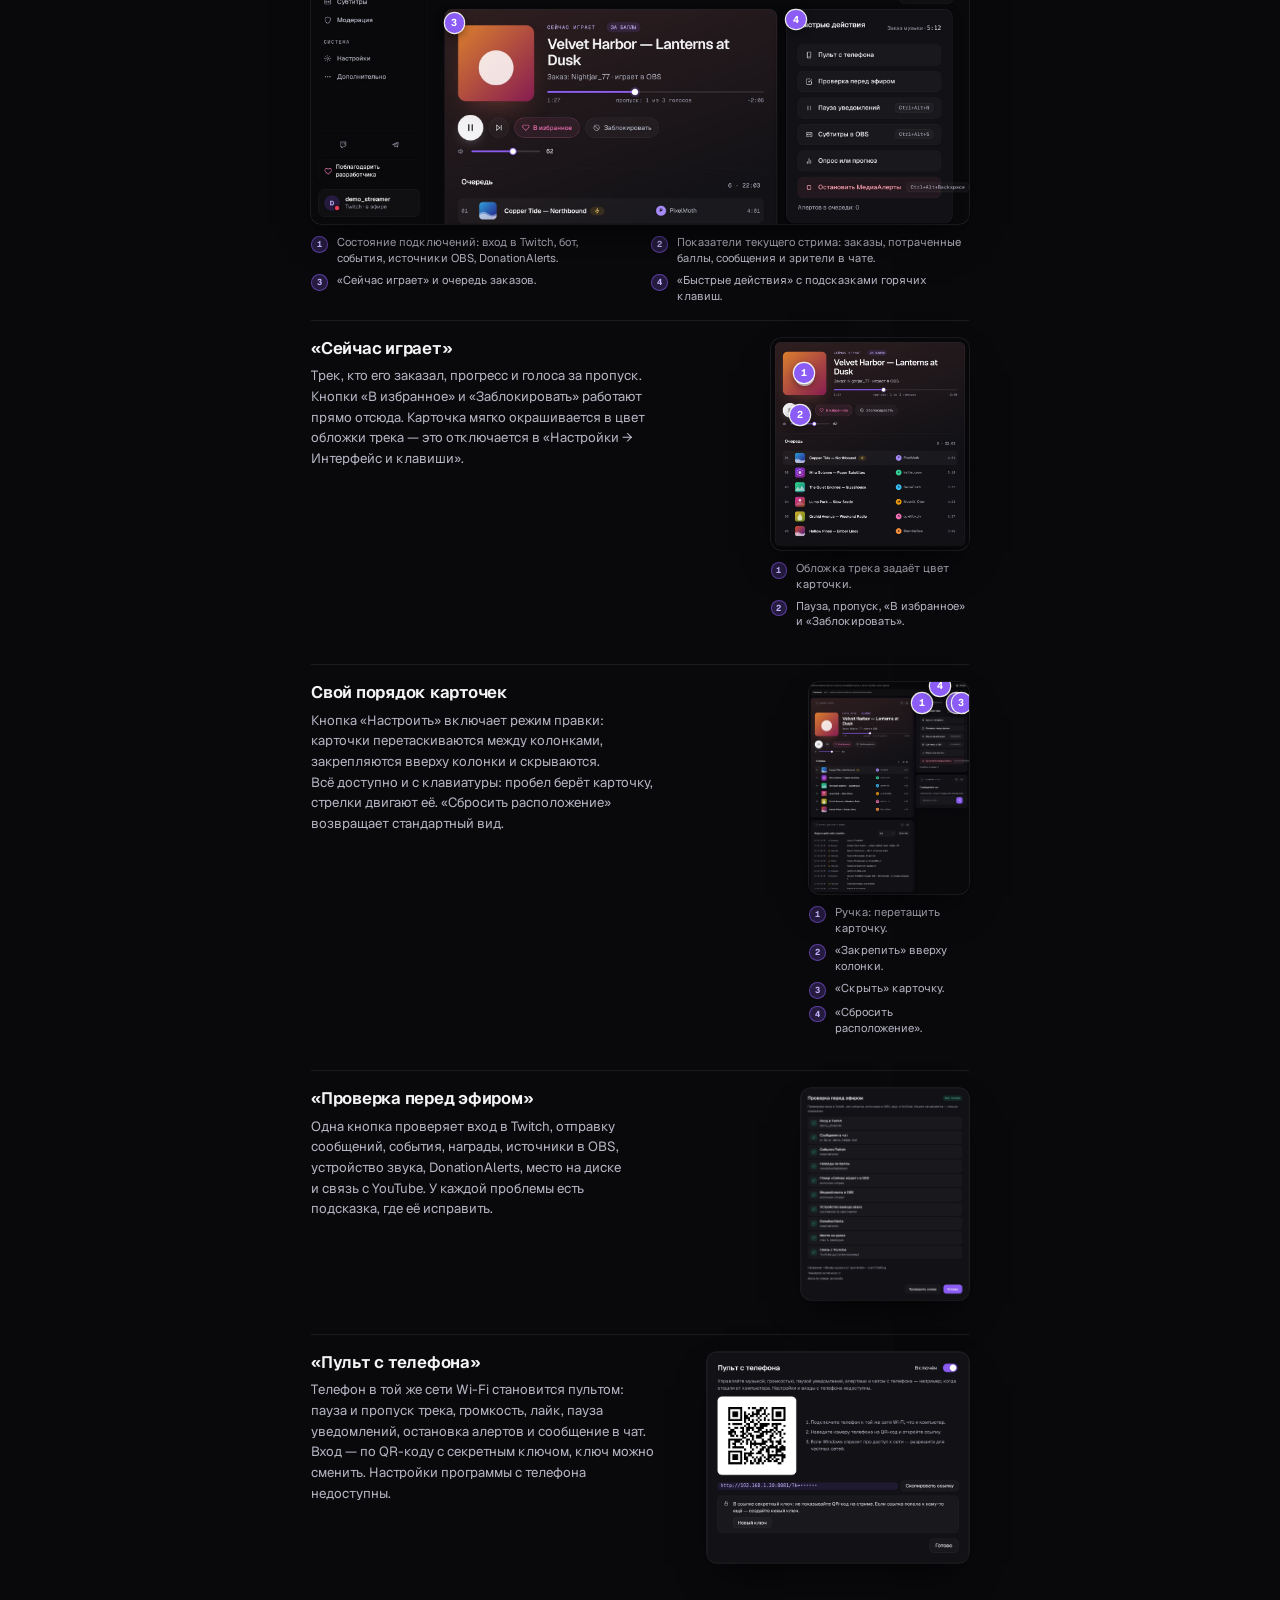
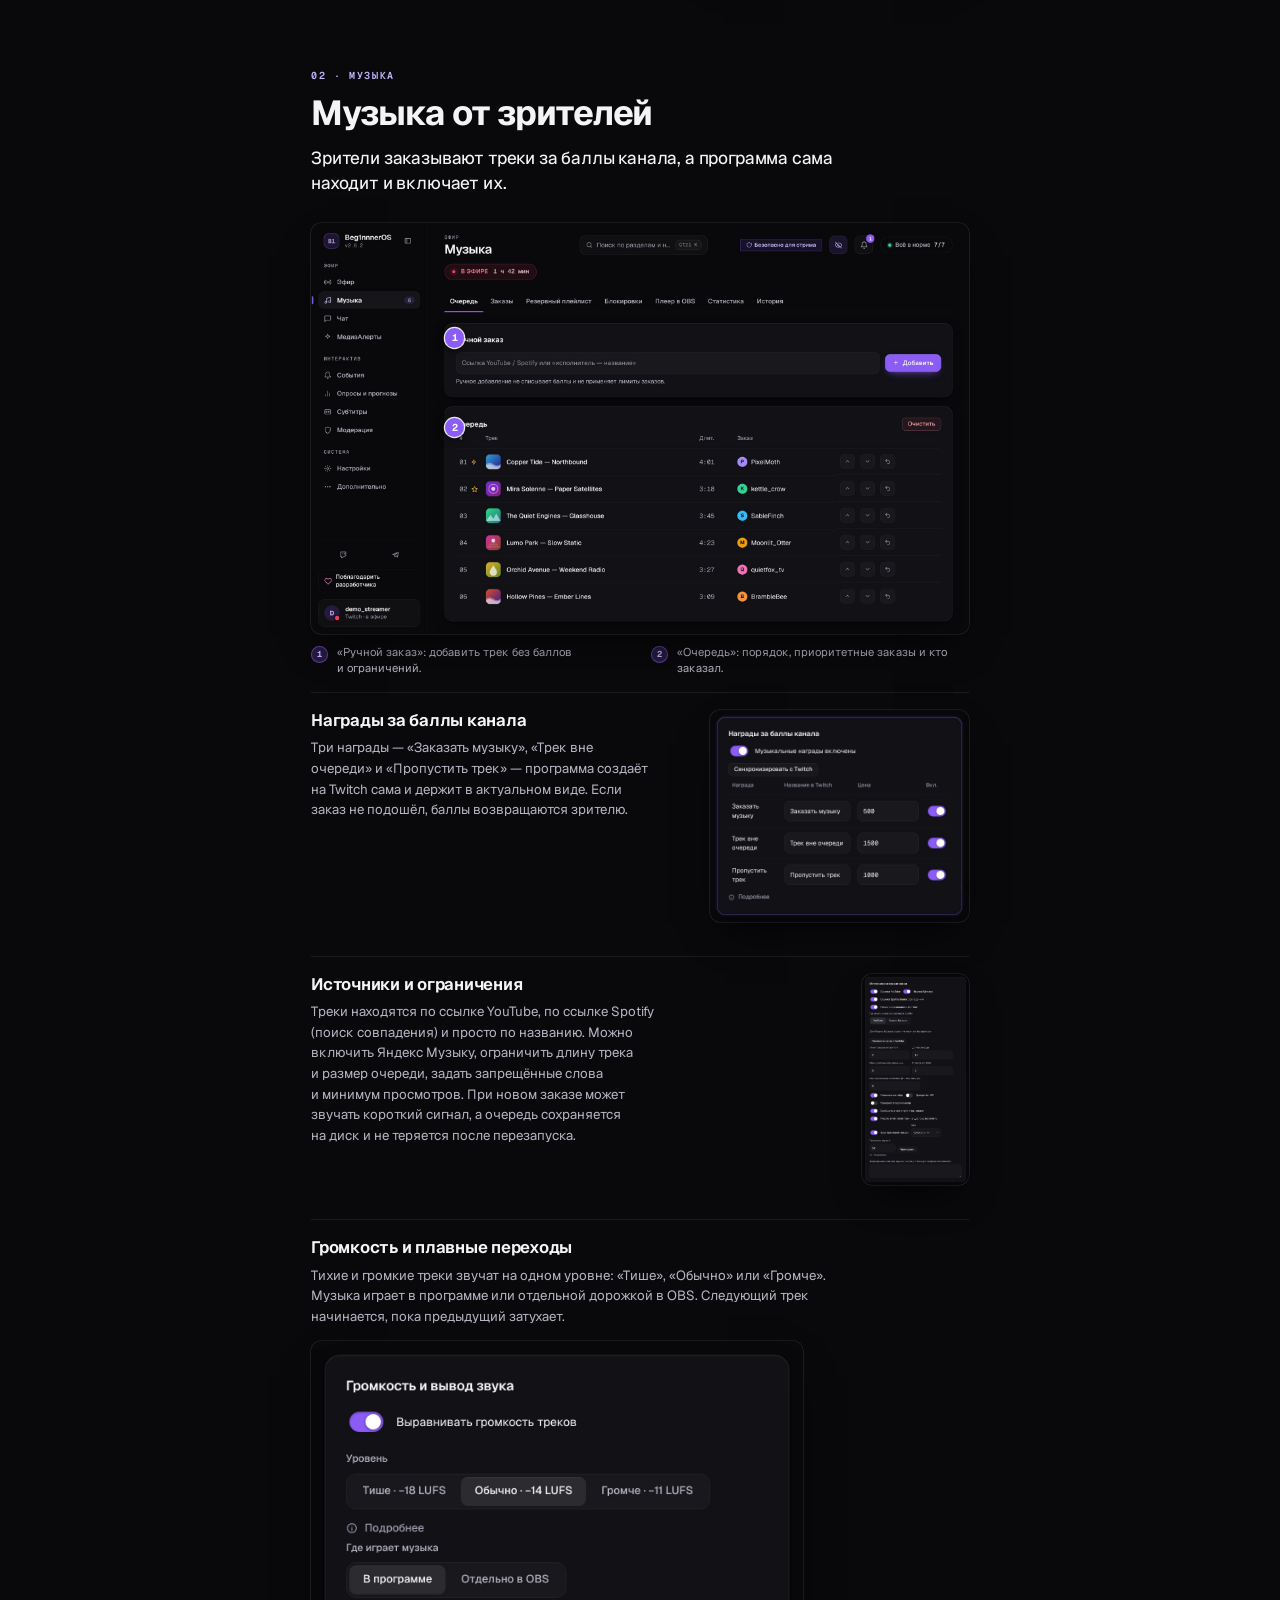
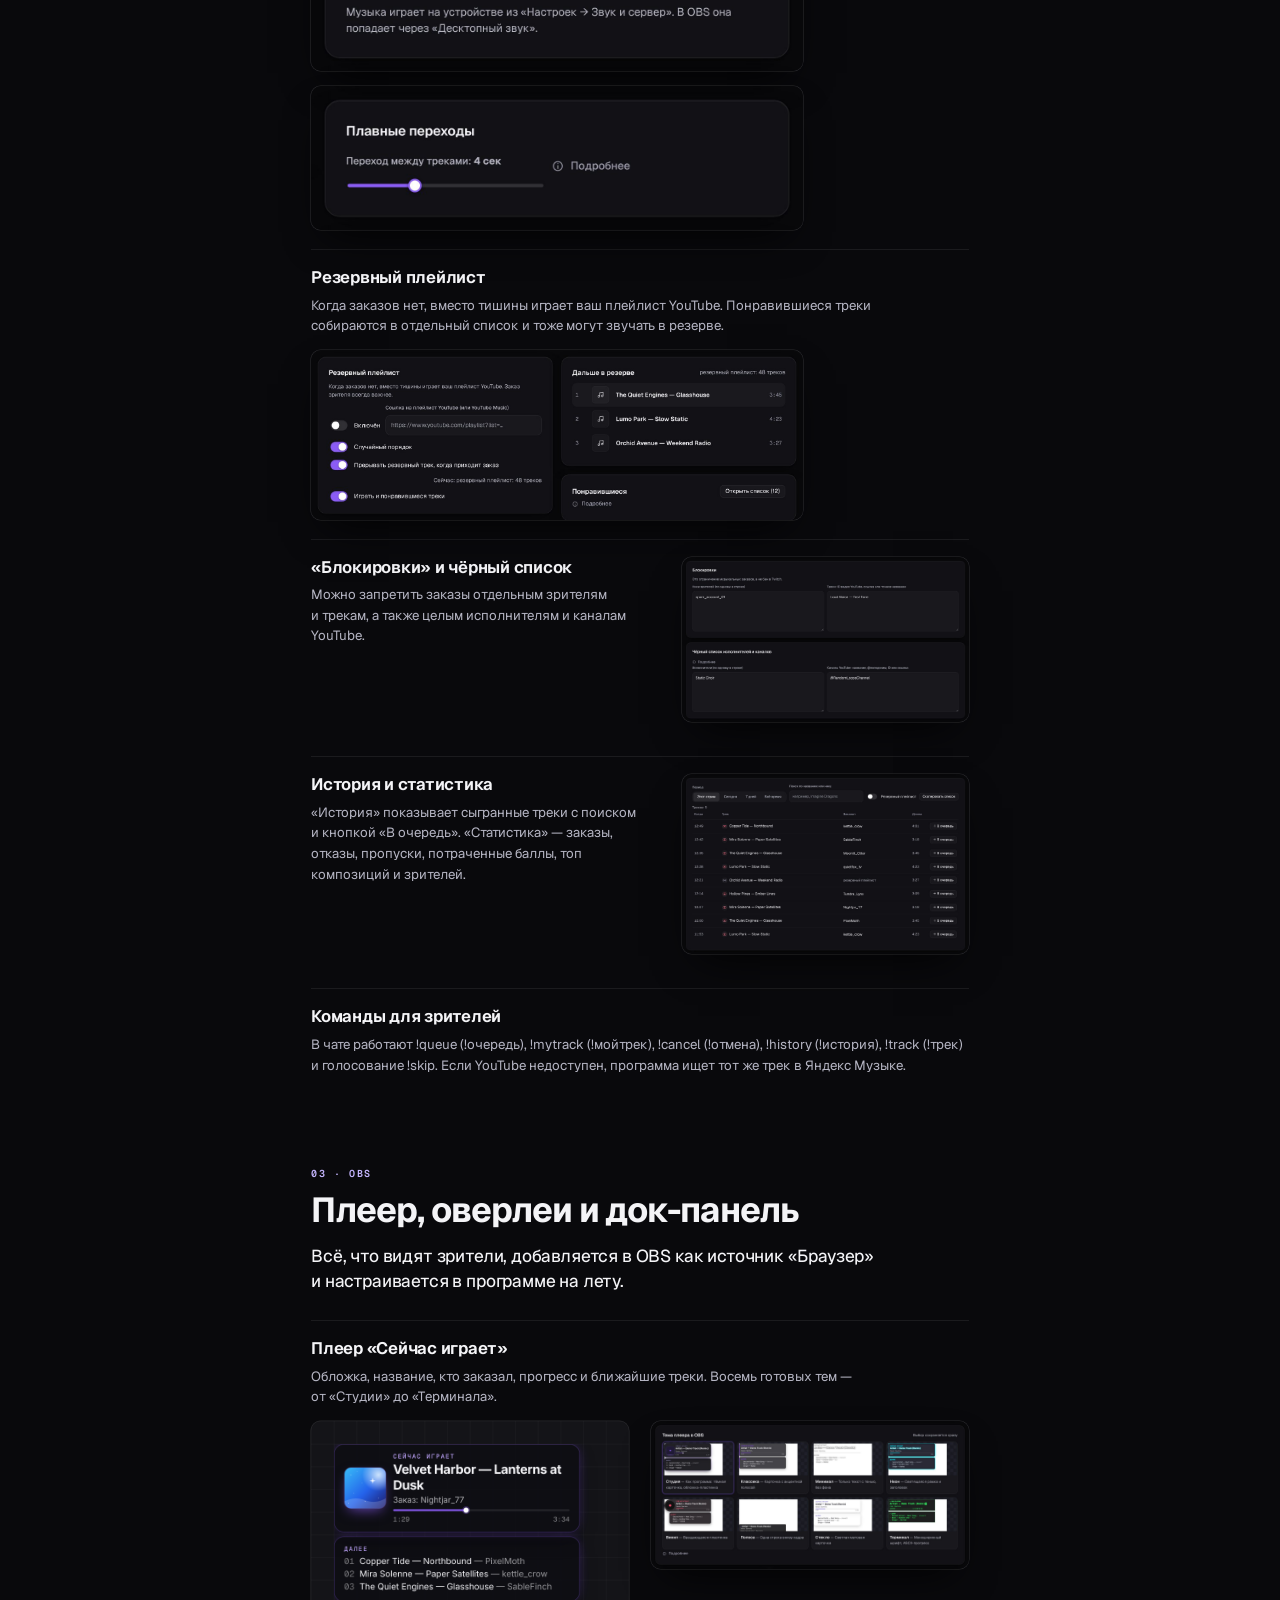
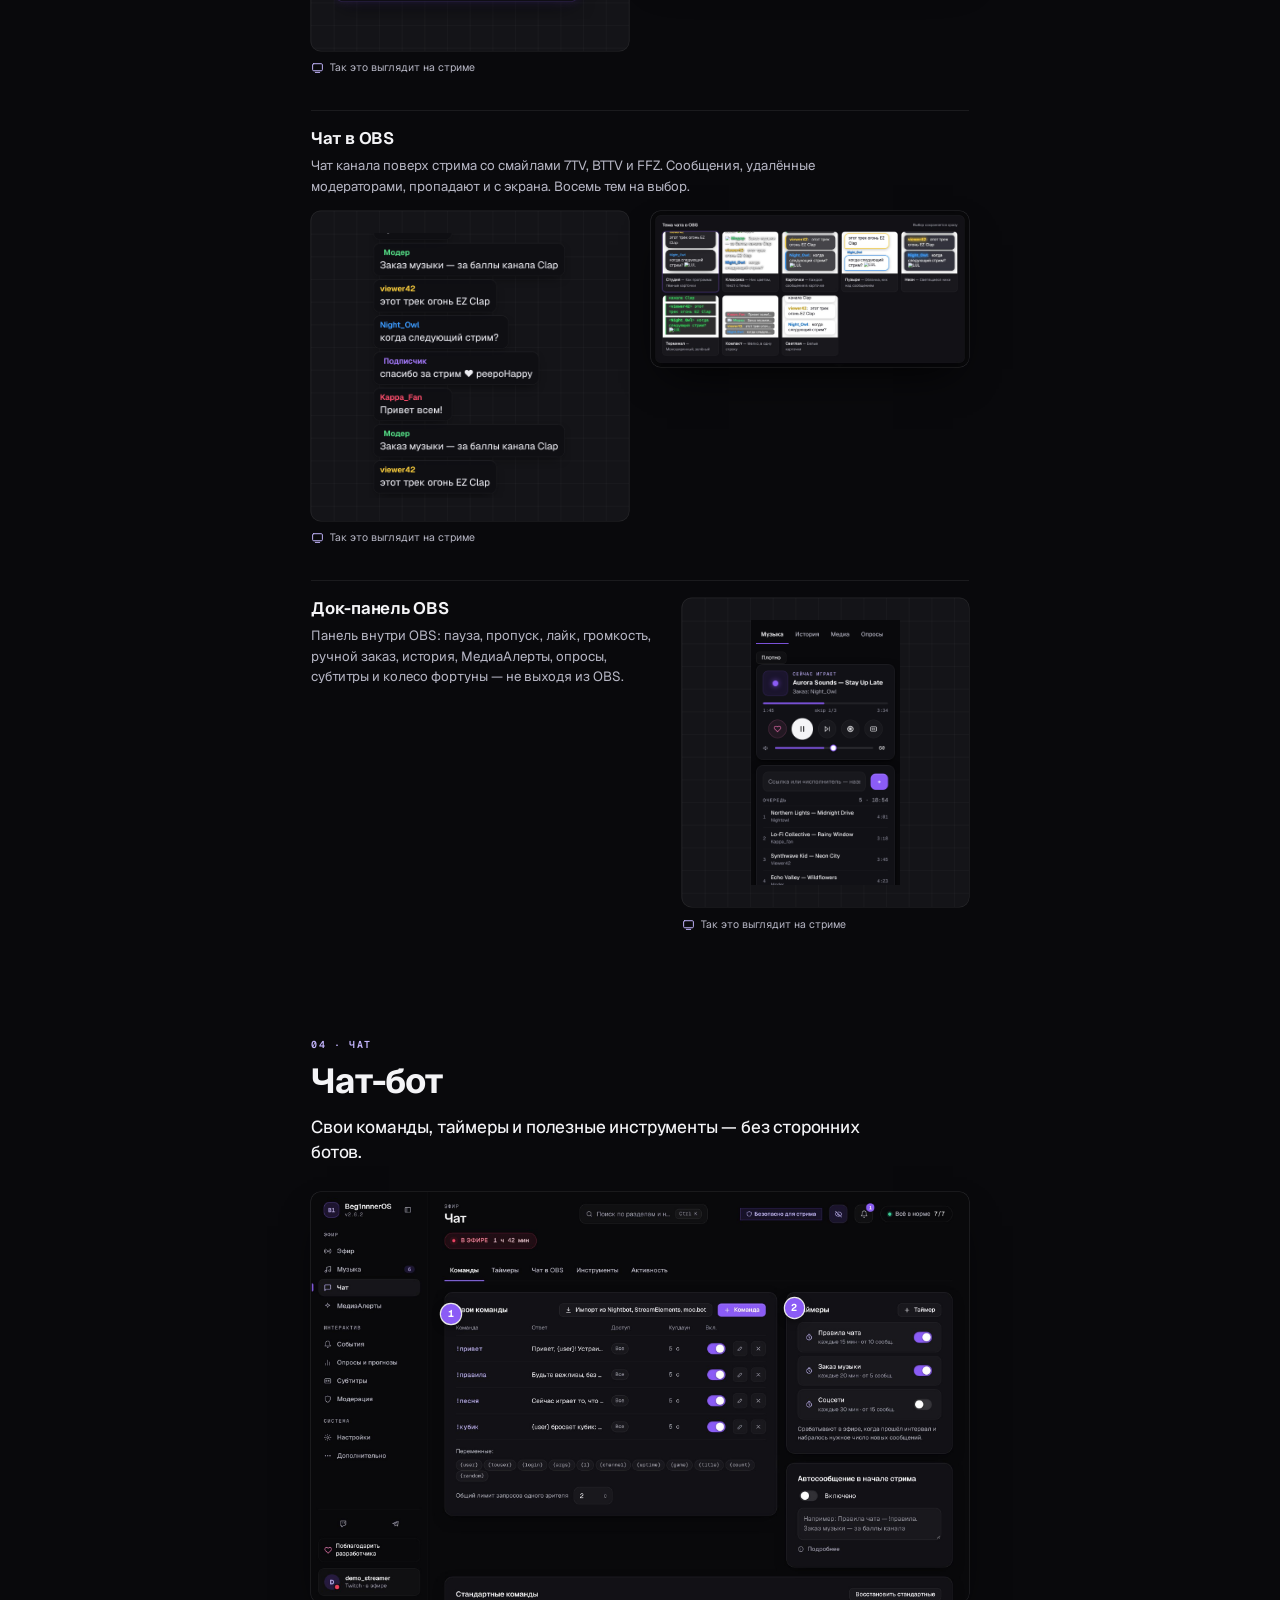
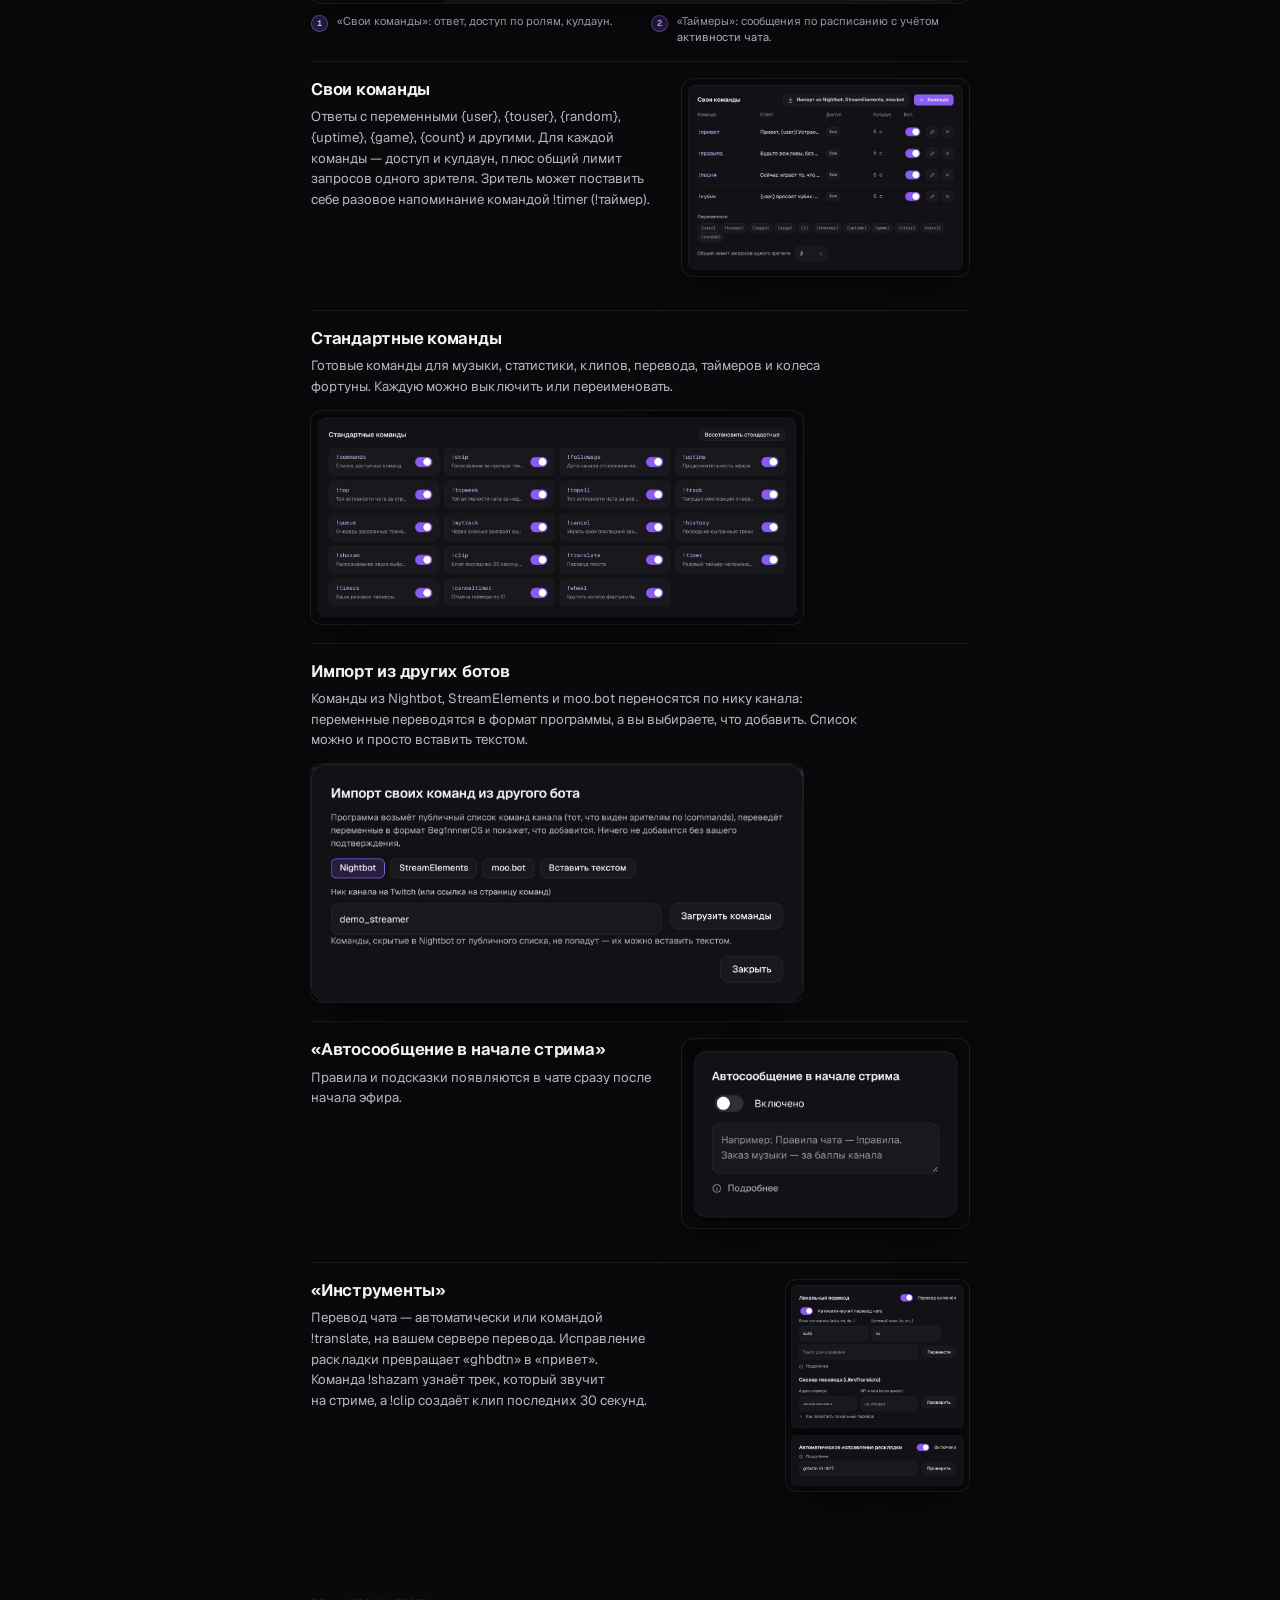
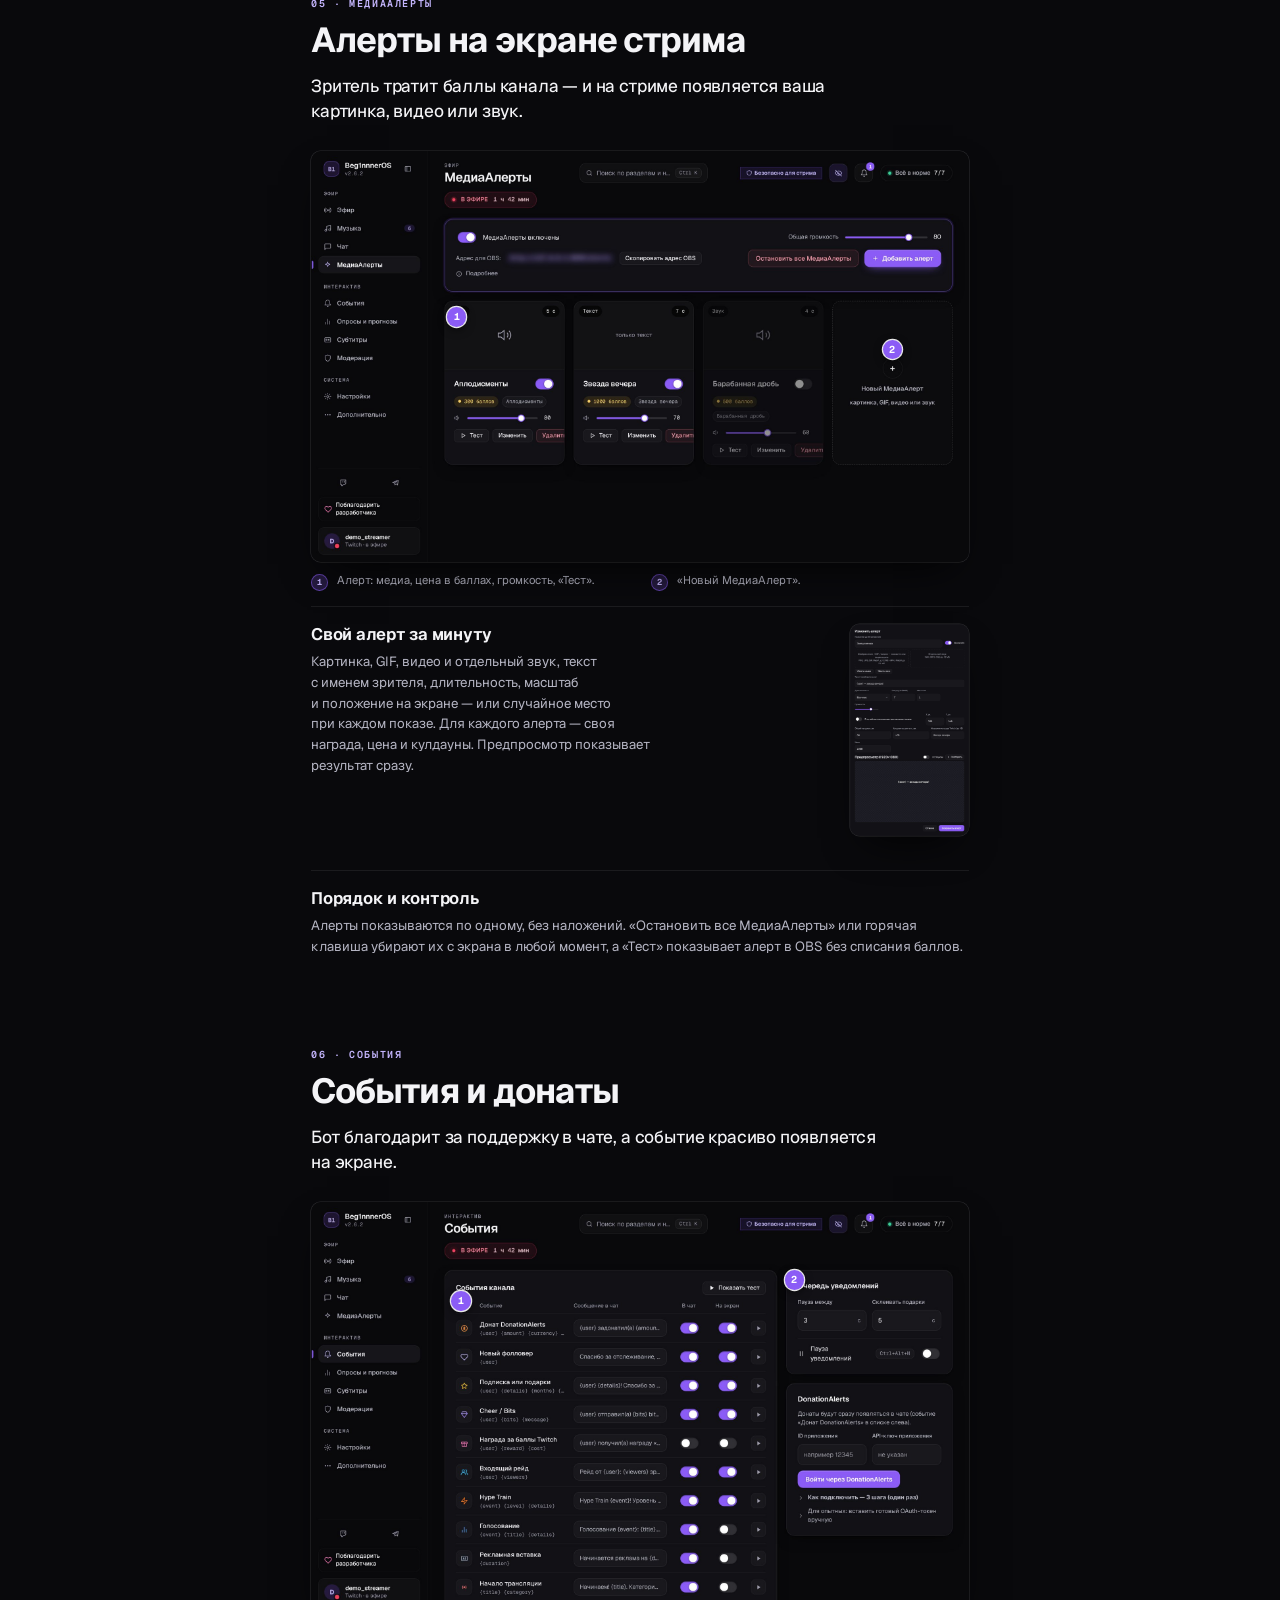
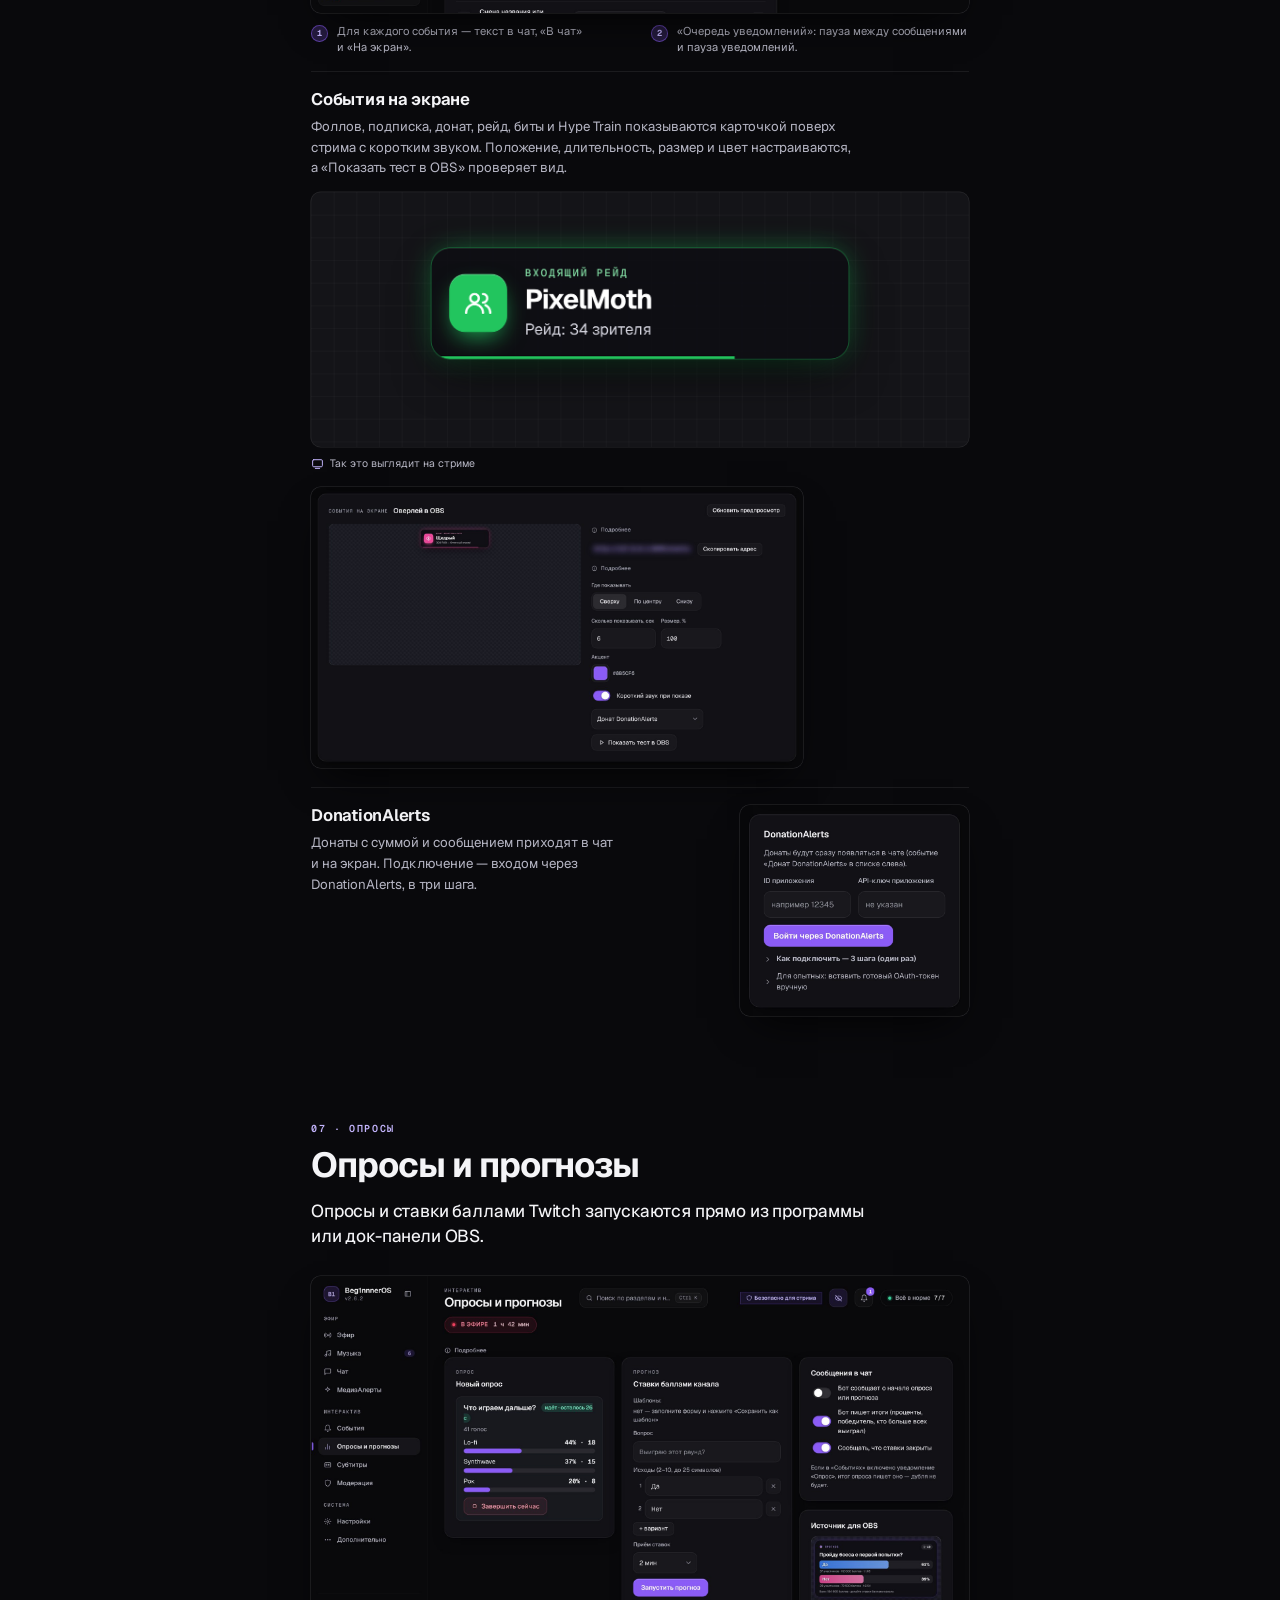
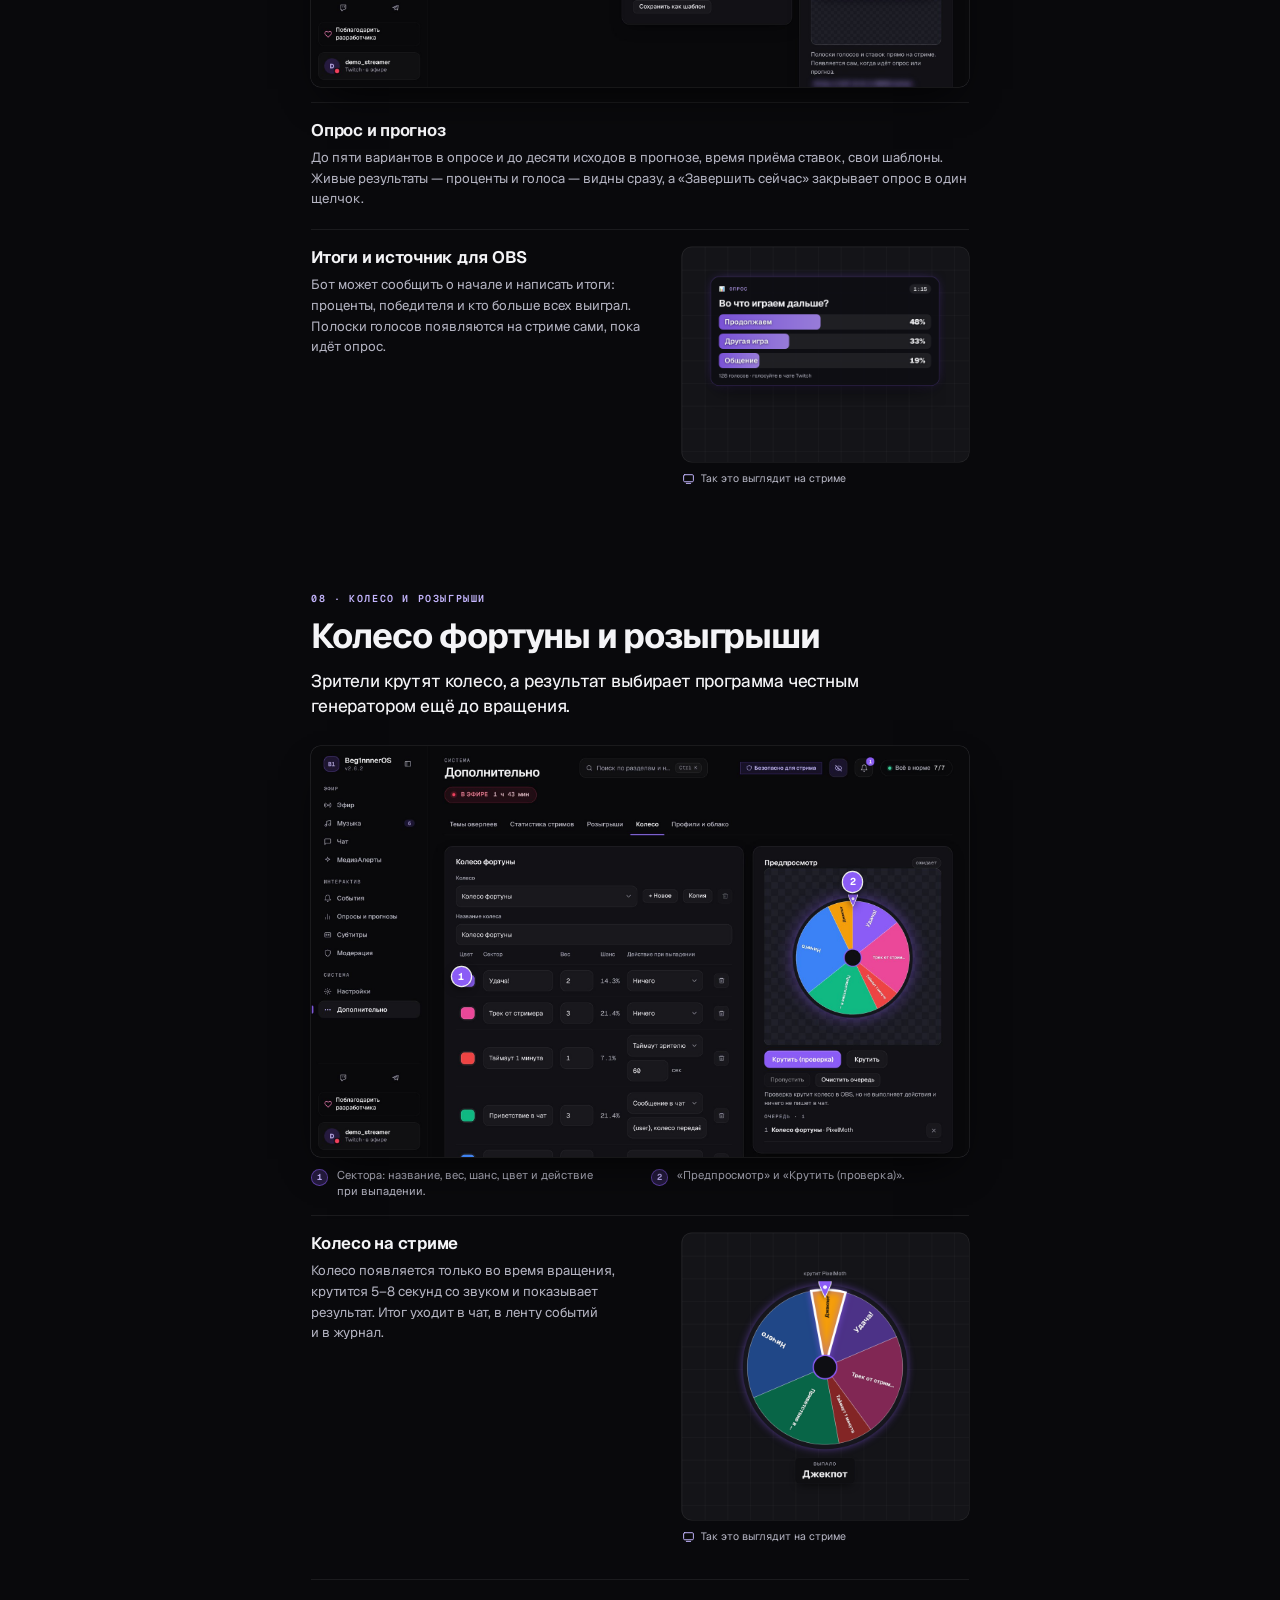
==== commit 12974860: "Версия 2.7.1 Co-Authored-By: Claude Opus 5.5 <noreply@anthropic.com> Claude-Session: https://claude." ====
--- a/docs/overview/index.html
+++ b/docs/overview/index.html
@@ -4,7 +4,7 @@
 <link rel="stylesheet" href="assets/overview.css"></head>
 <body>
 <section class="cover" id="cover">
-  <div class="cv-top"><span class="mark">B1</span><span class="cv-ver">Версия 2.7.0</span></div>
+  <div class="cv-top"><span class="mark">B1</span><span class="cv-ver">Версия 2.7.1</span></div>
   <h1 class="cv-title">Beg1nnnerOS</h1><p class="cv-sub">Всё для стрима на Twitch в одной программе</p>
   <p class="cv-kicker">ОБЗОР ВОЗМОЖНОСТЕЙ</p>
   <div class="cv-shot"><figure class="screen " style="--r:1.600"><div class="shot"><img src="assets/img/s-live.jpg" alt="s-live"></div></figure></div>
@@ -28,5 +28,5 @@
 <section class="chapter" id="comfort"><p class="eyebrow">15 · УДОБСТВО</p><h1>Удобство и безопасность</h1><p class="lead">Мелочи, которые экономят время и берегут секреты на стриме.</p><div class="feat keep"><div class="ft"><h2>«Безопасно для стрима»</h2><p>Один щелчок по глазу в шапке — и ключи, токены, адреса для OBS, пути к папкам и QR-коды скрыты. Поля показываются точками, а кнопки «Скопировать» по-прежнему копируют настоящее значение. Режим запоминается.</p></div><figure class="frag " style="--r:11.010"><div class="shot"><img src="assets/img/f-safe-top.jpg" alt="f-safe-top"></div></figure><figure class="frag " style="--r:6.446"><div class="shot"><img src="assets/img/f-safe-alerts.jpg" alt="f-safe-alerts"></div></figure></div><div class="feat side"><div class="ft"><h2>Поиск по программе</h2><p>Ctrl+K находит любой раздел, вкладку или настройку и сразу открывает её. Там же — быстрые действия.</p></div><div class="fi"><figure class="frag " style="--r:1.492"><div class="shot"><img src="assets/img/f-cmdk.jpg" alt="f-cmdk"></div></figure></div></div><div class="feat side"><div class="ft"><h2>Горячие клавиши</h2><p>Пауза и пропуск музыки, лайк, субтитры, остановка алертов, пауза уведомлений, колесо фортуны и режим «Безопасно для стрима» — из любой программы, пока запущена Beg1nnnerOS.</p></div><div class="fi"><figure class="frag " style="--r:1.406"><div class="shot"><img src="assets/img/f-hotkeys.jpg" alt="f-hotkeys"></div></figure></div></div><div class="feat keep"><div class="ft"><h2>Уведомления и обновления</h2><p>Колокольчик в шапке хранит все сообщения, чтобы ничего не пропустить во время эфира. Новая версия ставится в один щелчок, настройки сохраняются. Если что-то пошло не так, «Сохранить отчёт об ошибке» соберёт журнал для разработчика.</p></div><div class="pair"><figure class="frag " style="--r:1.845"><div class="shot"><img src="assets/img/f-notifs.jpg" alt="f-notifs"></div></figure><figure class="frag " style="--r:1.715"><div class="shot"><img src="assets/img/f-about.jpg" alt="f-about"></div></figure></div></div><div class="feat text"><h2>«Показать на примере»</h2><p>Пример заполняет панель вымышленными треками, заказами, событиями и опросом. Ничего не сохраняется и никуда не отправляется — удобно посмотреть программу до входа в Twitch.</p></div></section>
 <section class="chapter" id="start"><p class="eyebrow">НАЧАЛО</p><h1>Как начать</h1><p class="lead">От установки до первого стрима — несколько минут.</p><ol class="steps"><li><span class="sn">1</span><div><h2>Установите программу</h2><p>Скачайте установщик для Windows 10 или 11 со страницы релизов и запустите его. Программа сама предложит обновиться, когда выйдет новая версия.</p></div></li><li><span class="sn">2</span><div><h2>Войдите через Twitch</h2><p>Мастер первого запуска попросит подтвердить код на twitch.tv/activate — ключи вводить не нужно.</p><figure class="frag " style="--r:2.099"><div class="shot"><img src="assets/img/f-wizard-1.jpg" alt="f-wizard-1"></div></figure></div></li><li><span class="sn">3</span><div><h2>Настройте бота и музыку</h2><p>Выберите, от чьего имени писать в чат, проверьте связь с YouTube и, если нужно, скачайте модель для субтитров и голосовых команд.</p><figure class="frag " style="--r:1.577"><div class="shot"><img src="assets/img/f-wizard-speech.jpg" alt="f-wizard-speech"></div></figure></div></li><li><span class="sn">4</span><div><h2>Добавьте источники в OBS</h2><p>В OBS: «Источники» → «+» → «Браузер» и адрес из программы. Индикатор загорится зелёным, когда источник откроется.</p><figure class="frag " style="--r:1.696"><div class="shot"><img src="assets/img/f-wizard-obs.jpg" alt="f-wizard-obs"></div></figure></div></li></ol></section>
 <section class="back" id="back"><span class="mark big">B1</span><h1>Beg1nnnerOS</h1><p class="cv-sub">Всё для стрима на Twitch в одной программе</p>
-  <ul class="contacts"><li><svg class="ic" width="22" height="22" viewBox="0 0 24 24" fill="none" stroke="currentColor" stroke-width="1.8" stroke-linecap="round" stroke-linejoin="round" aria-hidden="true"><path d="M21 15v4a2 2 0 0 1-2 2H5a2 2 0 0 1-2-2v-4M7 10l5 5 5-5M12 15V3"/></svg><div><span class="lb">Скачать</span><a href="https://github.com/beg1nnner/Beg1nnnerOS/releases/latest">github.com/beg1nnner/Beg1nnnerOS/releases/latest</a></div></li><li><svg class="ic" width="22" height="22" viewBox="0 0 24 24" fill="none" stroke="currentColor" stroke-width="1.8" stroke-linecap="round" stroke-linejoin="round" aria-hidden="true"><path d="M21 4L3 11l6 2 2 6 3-4 5 4z"/><path d="M9 13l9-6"/></svg><div><span class="lb">Идеи и сообщения об ошибках</span><a href="https://t.me/Beg1nnner">Telegram: @Beg1nnner</a></div></li><li><svg class="ic" width="22" height="22" viewBox="0 0 24 24" fill="none" stroke="currentColor" stroke-width="1.8" stroke-linecap="round" stroke-linejoin="round" aria-hidden="true"><path d="M4 3h16v11l-5 5h-4l-3 3v-3H4z"/><path d="M11 8v4M16 8v4"/></svg><div><span class="lb">Канал разработчика</span><a href="https://www.twitch.tv/beg1nnner">twitch.tv/beg1nnner</a></div></li><li><svg class="ic" width="22" height="22" viewBox="0 0 24 24" fill="none" stroke="currentColor" stroke-width="1.8" stroke-linecap="round" stroke-linejoin="round" aria-hidden="true"><path d="M20.8 4.6a5.5 5.5 0 0 0-7.8 0L12 5.7l-1-1.1a5.5 5.5 0 0 0-7.8 7.8L12 21l8.8-8.6a5.5 5.5 0 0 0 0-7.8z"/></svg><div><span class="lb">Поблагодарить разработчика</span><a href="https://www.donationalerts.com/r/beginner24">donationalerts.com/r/beginner24</a></div></li></ul><p class="fine">Версия 2.7.0. Все данные на скриншотах вымышленные.</p></section>
+  <ul class="contacts"><li><svg class="ic" width="22" height="22" viewBox="0 0 24 24" fill="none" stroke="currentColor" stroke-width="1.8" stroke-linecap="round" stroke-linejoin="round" aria-hidden="true"><path d="M21 15v4a2 2 0 0 1-2 2H5a2 2 0 0 1-2-2v-4M7 10l5 5 5-5M12 15V3"/></svg><div><span class="lb">Скачать</span><a href="https://github.com/beg1nnner/Beg1nnnerOS/releases/latest">github.com/beg1nnner/Beg1nnnerOS/releases/latest</a></div></li><li><svg class="ic" width="22" height="22" viewBox="0 0 24 24" fill="none" stroke="currentColor" stroke-width="1.8" stroke-linecap="round" stroke-linejoin="round" aria-hidden="true"><path d="M21 4L3 11l6 2 2 6 3-4 5 4z"/><path d="M9 13l9-6"/></svg><div><span class="lb">Идеи и сообщения об ошибках</span><a href="https://t.me/Beg1nnner">Telegram: @Beg1nnner</a></div></li><li><svg class="ic" width="22" height="22" viewBox="0 0 24 24" fill="none" stroke="currentColor" stroke-width="1.8" stroke-linecap="round" stroke-linejoin="round" aria-hidden="true"><path d="M4 3h16v11l-5 5h-4l-3 3v-3H4z"/><path d="M11 8v4M16 8v4"/></svg><div><span class="lb">Канал разработчика</span><a href="https://www.twitch.tv/beg1nnner">twitch.tv/beg1nnner</a></div></li><li><svg class="ic" width="22" height="22" viewBox="0 0 24 24" fill="none" stroke="currentColor" stroke-width="1.8" stroke-linecap="round" stroke-linejoin="round" aria-hidden="true"><path d="M20.8 4.6a5.5 5.5 0 0 0-7.8 0L12 5.7l-1-1.1a5.5 5.5 0 0 0-7.8 7.8L12 21l8.8-8.6a5.5 5.5 0 0 0 0-7.8z"/></svg><div><span class="lb">Поблагодарить разработчика</span><a href="https://www.donationalerts.com/r/beginner24">donationalerts.com/r/beginner24</a></div></li></ul><p class="fine">Версия 2.7.1. Все данные на скриншотах вымышленные.</p></section>
 </body></html>
